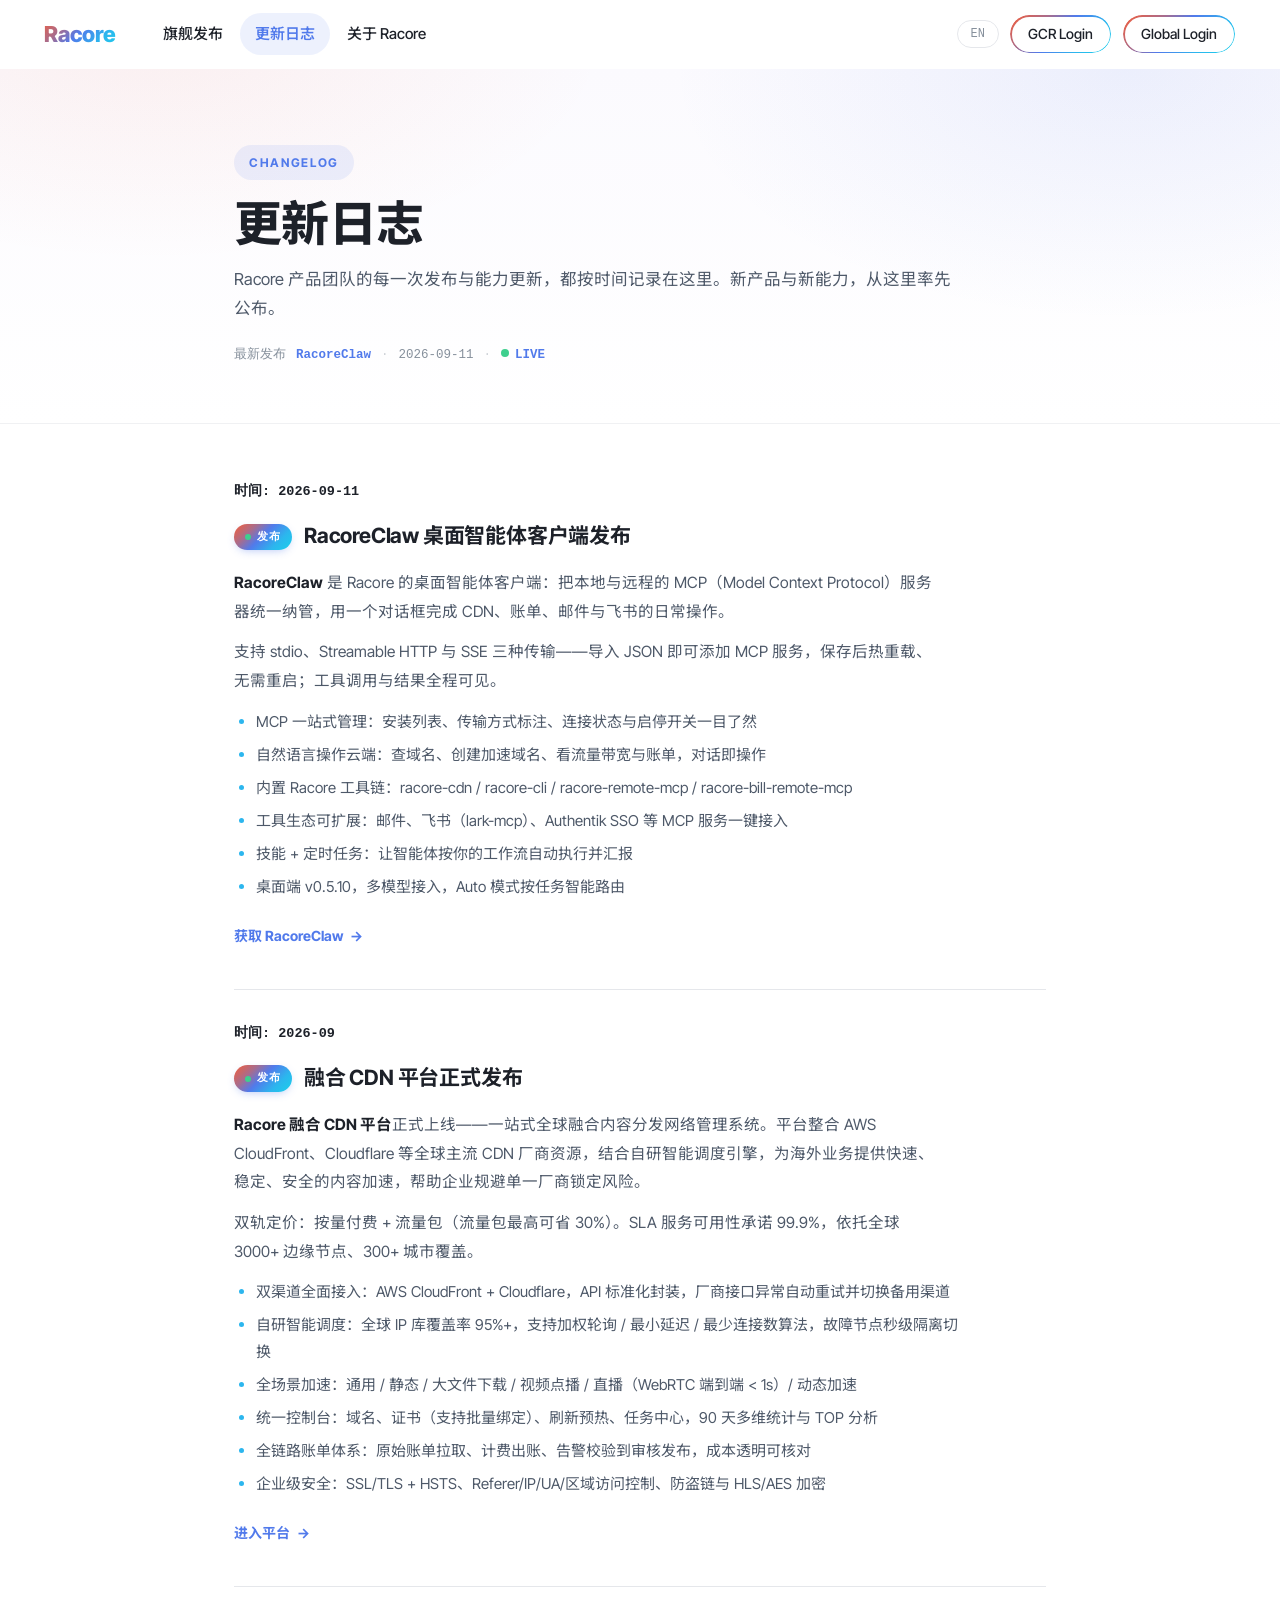
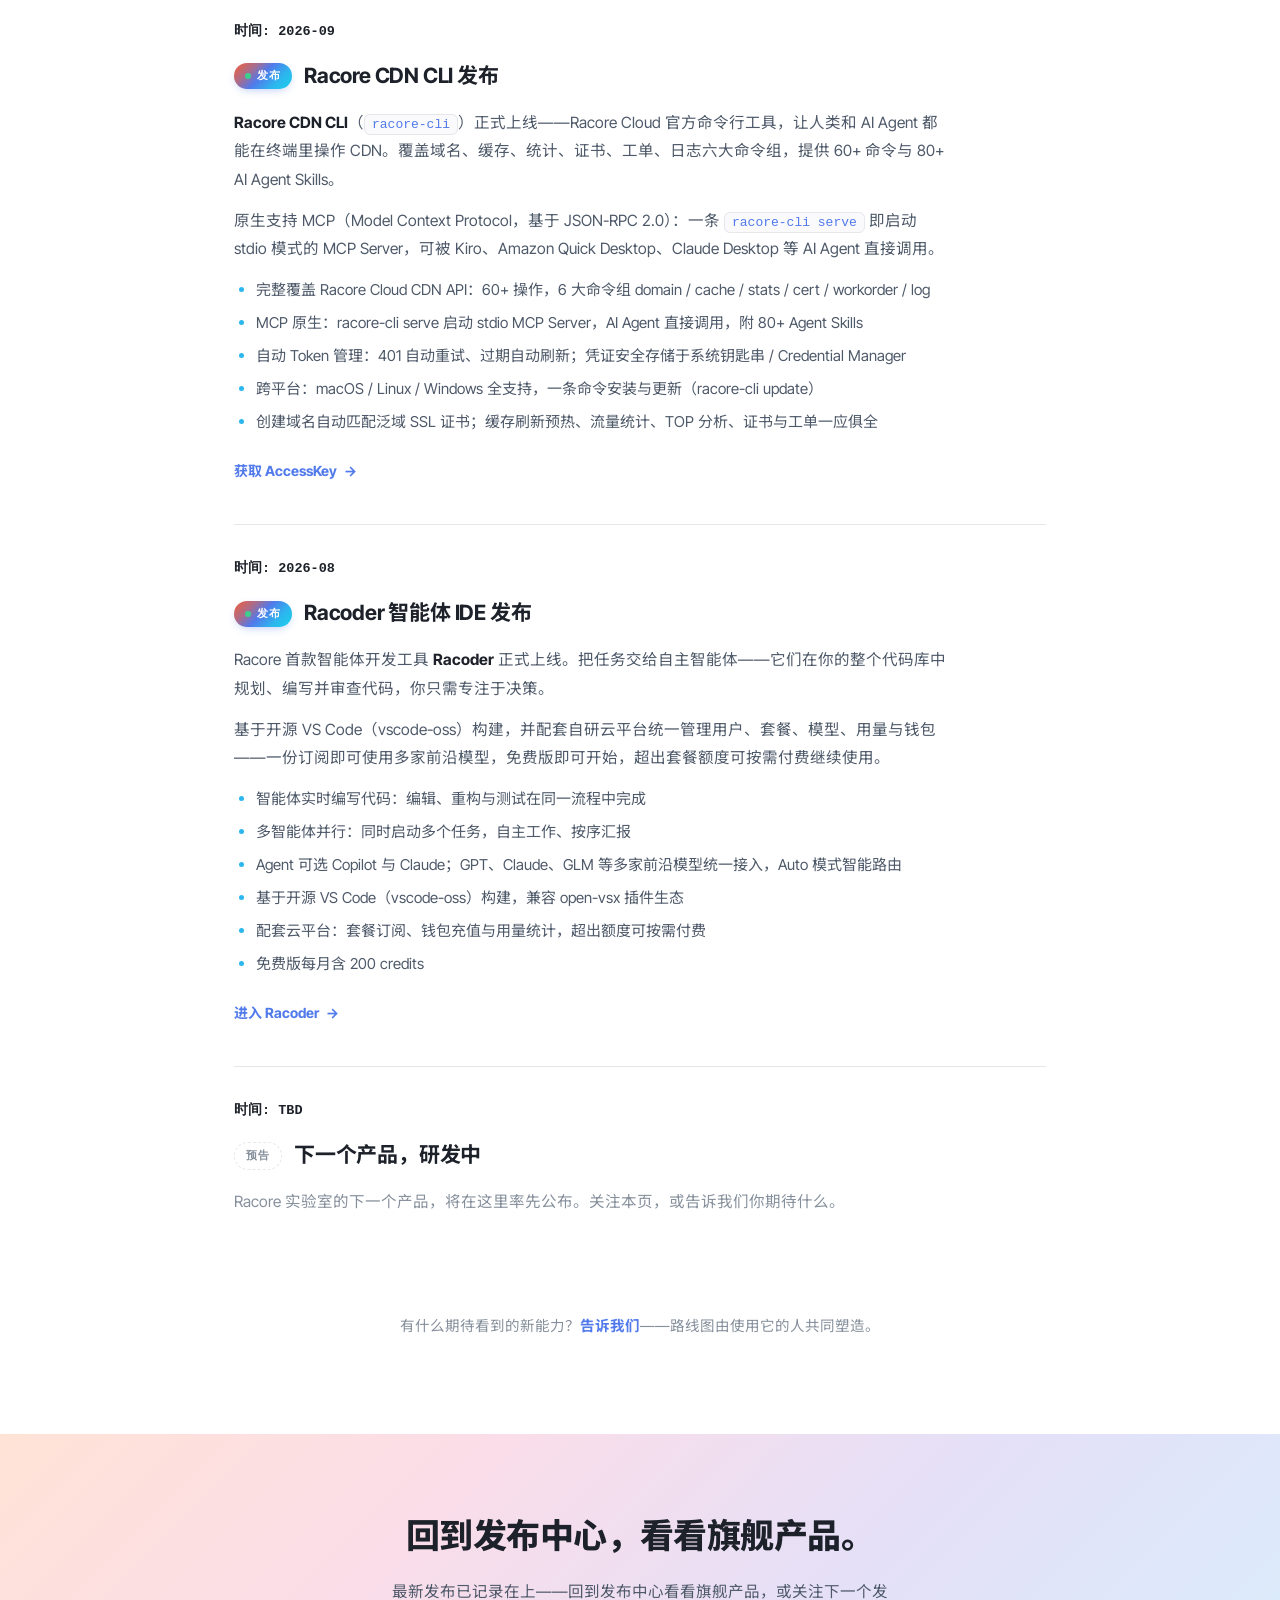
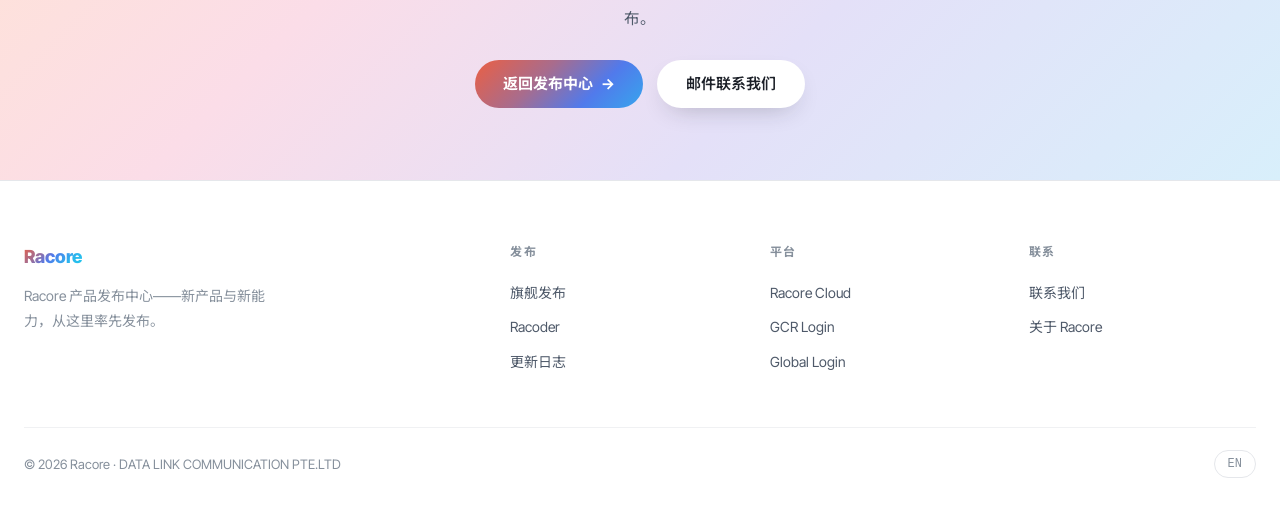
==== changelog.html @ b2a446b5 "Racore 产品发布中心：RacoreClaw / 融合 CDN 平台 / Racore CDN CLI / Racoder + 更新日志" ====
<!DOCTYPE html>
<html lang="zh-CN">
<head>
<meta charset="UTF-8">
<meta name="viewport" content="width=device-width, initial-scale=1.0">
<title>Racore — 更新日志 | Changelog</title>
<meta name="description" content="Racore 更新日志——每一次产品发布与能力更新，按时间记录在这里。">
<link rel="icon" type="image/svg+xml" href="[data-uri]">
<link rel="preconnect" href="https://fonts.googleapis.com">
<link rel="preconnect" href="https://fonts.gstatic.com" crossorigin>
<link href="https://fonts.googleapis.com/css2?family=Inter+Tight:wght@300;400;500;600;700;800;900&family=Noto+Sans+SC:wght@400;500;700;900&display=swap" rel="stylesheet">
<style>
/* ============================================================
   RACORE CHANGELOG — tokens shared with index.html (Racore_W aligned)
   ============================================================ */
:root{
  --page-bg:#FFFFFF;
  --bg-soft:#FAF9FC;
  --ink:#1D2129;
  --ink-2:#4E5969;
  --ink-3:#86909C;
  --line:#E5E7EB;
  --line-2:#F0F1F3;
  --brand:#517AEB;
  --brand-ghost:rgba(81,122,235,.10);
  --live:#3ECF8E;
  --g1:#F75D36; --g2:#A86C8D; --g3:#517AEB; --g4:#2CB6EE; --g5:#1BD0EA;
  --racore-grad:linear-gradient(135deg,#F75D36 0%,#A86C8D 28%,#517AEB 48%,#2CB6EE 74%,#1BD0EA 100%);
  --radius:14px;
  --radius-lg:20px;
  --sans:"Inter Tight","Noto Sans SC",system-ui,-apple-system,"Segoe UI","PingFang SC",sans-serif;
  --mono:"SF Mono","Monaco","Menlo","Consolas",ui-monospace,monospace;
}
*{margin:0;padding:0;box-sizing:border-box}
html{scroll-behavior:smooth}
body{
  font-family:var(--sans);
  background:var(--page-bg);
  color:var(--ink-2);
  -webkit-font-smoothing:antialiased;
  line-height:1.75;
  overflow-x:hidden;
}
::selection{background:rgba(81,122,235,.22);color:var(--ink)}
a{color:inherit;text-decoration:none}
:focus-visible{outline:2px solid var(--brand);outline-offset:2px;border-radius:4px}
.mono{font-family:var(--mono)}

/* ---------- top bar (same as index.html) ---------- */
.bar{
  position:sticky;top:0;z-index:50;
  background:rgba(255,255,255,.82);
  backdrop-filter:saturate(1.4) blur(12px);
  border-bottom:1px solid transparent;
  transition:border-color .3s ease,box-shadow .3s ease;
}
.bar.scrolled{border-bottom:1px solid var(--line);box-shadow:0 6px 24px -12px rgba(29,33,41,.14)}
.bar-in{max-width:1240px;margin:0 auto;height:68px;display:flex;align-items:center;gap:24px;padding:0 24px}
.brand{display:flex;align-items:center;gap:10px;font-weight:800;font-size:22px;letter-spacing:-.01em;color:var(--ink)}
.brand span{
  background:var(--racore-grad);
  -webkit-background-clip:text;background-clip:text;
  -webkit-text-fill-color:transparent;color:transparent;
}
.nav{display:flex;gap:2px;margin-left:8px}
.nav a{padding:8px 15px;border-radius:999px;font-size:15px;font-weight:500;color:var(--ink);transition:background .15s,color .15s}
.nav a:hover{background:var(--brand-ghost);color:var(--brand)}
.nav a.on{background:var(--brand-ghost);color:var(--brand);font-weight:600}
.bar-right{margin-left:auto;display:flex;align-items:center;gap:10px}

/* ---------- buttons (same as index.html) ---------- */
.btn{
  display:inline-flex;align-items:center;gap:8px;
  font-size:14px;font-weight:600;border-radius:999px;padding:0 24px;
  border:1.5px solid transparent;cursor:pointer;transition:all .18s;white-space:nowrap;
  height:44px;line-height:1;box-sizing:border-box;
}
.btn .arrow{transition:transform .15s}
.btn:hover .arrow{transform:translateX(3px)}
.btn-grad{
  position:relative;color:#fff;border:none;font-weight:700;
  background:var(--racore-grad);background-size:160% 160%;background-position:0% 50%;
  isolation:isolate;
  transition:background-position .5s ease,transform .2s ease,box-shadow .28s ease;
}
.btn-grad:hover{transform:translateY(-1px);background-position:100% 50%;box-shadow:0 12px 28px -8px rgba(81,122,235,.45)}
.btn-grad span{color:#fff;position:relative;z-index:1}
.btn-ghost{position:relative;background:transparent;color:var(--ink);border:1.5px solid transparent;height:40px;padding:0 18px;font-weight:500}
.btn-ghost::before{
  content:"";position:absolute;inset:0;border-radius:inherit;padding:1.5px;
  background:var(--racore-grad);
  -webkit-mask:linear-gradient(#000 0 0) content-box,linear-gradient(#000 0 0);
  -webkit-mask-composite:xor;mask-composite:exclude;
  pointer-events:none;
}
.btn-ghost:hover{transform:translateY(-1px);box-shadow:0 8px 20px -8px rgba(81,122,235,.35)}
.btn-ghost:hover span{
  background:var(--racore-grad);
  -webkit-background-clip:text;background-clip:text;
  -webkit-text-fill-color:transparent;color:transparent;
}
.btn-line{border:1.5px solid var(--line);background:#fff;color:var(--ink)}
.btn-line:hover{border-color:var(--brand);color:var(--brand)}
.lang{
  font-family:var(--mono);font-size:12px;color:var(--ink-3);
  border:1px solid var(--line);border-radius:999px;padding:6px 13px;background:transparent;cursor:pointer;
  transition:color .15s,border-color .15s;
}
.lang:hover{color:var(--brand);border-color:var(--brand)}

/* ---------- page head ---------- */
.page-head{
  position:relative;overflow:hidden;
  border-bottom:1px solid var(--line-2);
  background:
    radial-gradient(760px 380px at 12% -10%, rgba(247,93,54,.07), transparent 60%),
    radial-gradient(760px 420px at 88% 0%, rgba(81,122,235,.09), transparent 60%),
    linear-gradient(180deg,#FBFAFE 0%,var(--page-bg) 100%);
}
.page-head-in{max-width:860px;margin:0 auto;padding:76px 24px 56px}
.kicker{
  display:inline-block;font-size:12px;font-weight:700;letter-spacing:.14em;
  text-transform:uppercase;margin-bottom:16px;color:var(--brand);
  background:var(--brand-ghost);padding:7px 15px;border-radius:999px;
}
h1.title{font-size:clamp(32px,4.2vw,48px);font-weight:800;line-height:1.15;letter-spacing:-.015em;color:var(--ink)}
.page-sub{margin-top:14px;font-size:16.5px;color:var(--ink-2);max-width:44em}
.page-meta{
  margin-top:22px;display:flex;align-items:center;gap:10px;flex-wrap:wrap;
  font-family:var(--mono);font-size:12.5px;color:var(--ink-3);
}
.page-meta .sep{opacity:.4}
.page-meta b{color:var(--brand);font-weight:600}

/* ---------- changelog list (DeepSeek-style doc entries) ---------- */
.log-in{max-width:860px;margin:0 auto;padding:24px 24px 96px}
.log-entry{padding:8px 0 40px;border-bottom:1px solid var(--line);position:relative}
.log-entry:last-of-type{border-bottom:none}
.log-date{
  display:flex;align-items:center;gap:8px;
  font-family:var(--mono);font-size:13.5px;font-weight:600;color:var(--ink);
  margin:24px 0 14px;
}
.log-date .anchor{
  font-family:var(--mono);color:var(--ink-3);font-weight:400;font-size:14px;
  opacity:0;transition:opacity .15s,color .15s;
}
.log-entry:hover .anchor,.log-date .anchor:focus-visible{opacity:1}
.log-date .anchor:hover{color:var(--brand)}
.log-title{
  display:flex;align-items:center;gap:12px;flex-wrap:wrap;
  font-size:21px;font-weight:700;color:var(--ink);letter-spacing:-.01em;
  margin-bottom:14px;
}
.log-pill{
  font-family:var(--mono);font-size:10.5px;font-weight:700;letter-spacing:.1em;
  border-radius:999px;padding:4px 11px;flex:none;
}
.log-pill.launch{background:var(--racore-grad);color:#fff;display:inline-flex;align-items:center;gap:6px;box-shadow:0 3px 10px -3px rgba(81,122,235,.45)}
.log-pill.launch .status-dot{margin:0;width:6px;height:6px}
.log-pill.update{background:var(--brand-ghost);color:var(--brand)}
.log-pill.soon{background:transparent;border:1px dashed var(--line);color:var(--ink-3);letter-spacing:.1em}
.status-dot{
  display:inline-block;width:8px;height:8px;border-radius:50%;background:var(--live);
  vertical-align:1px;margin-right:6px;animation:statusPulse 1.8s ease-out infinite;
}
@keyframes statusPulse{
  0%{box-shadow:0 0 0 0 rgba(62,207,142,.45)}
  70%{box-shadow:0 0 0 8px rgba(62,207,142,0)}
  100%{box-shadow:0 0 0 0 rgba(62,207,142,0)}
}
.log-body p{font-size:15.5px;color:var(--ink-2);line-height:1.85;margin-bottom:12px;max-width:46em}
.log-body ul{margin:6px 0 14px;padding-left:22px;max-width:46em}
.log-body li{font-size:15px;color:var(--ink-2);line-height:1.8;margin-bottom:6px}
.log-body li::marker{color:var(--g4)}
.log-body code{
  font-family:var(--mono);font-size:13px;background:var(--bg-soft);border:1px solid var(--line);
  border-radius:6px;padding:2px 7px;color:var(--brand);
}
.log-body strong{color:var(--ink);font-weight:700}
.log-link{
  display:inline-flex;align-items:center;gap:7px;
  font-size:14px;font-weight:700;color:var(--brand);margin-top:10px;
}
.log-link .arrow{transition:transform .15s}
.log-link:hover .arrow{transform:translateX(4px)}
.log-entry.soon .log-body p{color:var(--ink-3)}
.log-more{margin-top:44px;text-align:center;font-size:14.5px;color:var(--ink-3)}
.log-more b{color:var(--brand);font-weight:700}
.log-more a:hover b{text-decoration:underline}

/* ---------- bottom CTA strip ---------- */
.cta-strip{
  background:linear-gradient(135deg,#FFE3D6 0%,#FBDDE8 30%,#E4E0F8 62%,#D8EFFB 100%);
  text-align:center;padding:72px 24px;
}
.cta-strip h2{font-size:clamp(24px,3vw,34px);font-weight:800;letter-spacing:-.015em;color:var(--ink)}
.cta-strip p{margin:12px auto 0;max-width:32em;color:var(--ink-2);font-size:15.5px}
.cta-row{display:flex;gap:14px;justify-content:center;margin-top:28px;flex-wrap:wrap}
.cta-row .btn{height:48px;padding:0 28px;font-size:15px}
.btn-white{background:#fff;border:1.5px solid rgba(255,255,255,.9);color:var(--ink);font-weight:600;box-shadow:0 10px 26px -12px rgba(29,33,41,.3)}
.btn-white:hover{transform:translateY(-1px);border-color:#fff;box-shadow:0 14px 30px -12px rgba(29,33,41,.35)}

/* ---------- footer (same as index.html) ---------- */
footer{background:var(--page-bg);border-top:1px solid var(--line);padding:60px 24px 36px;color:var(--ink-2)}
.foot-in{max-width:1240px;margin:0 auto}
.foot-grid{display:grid;grid-template-columns:2fr 1fr 1fr 1fr;gap:32px}
.foot-brand{display:flex;align-items:center;gap:10px;color:var(--ink);font-weight:800;font-size:18px}
.foot-brand span{
  background:var(--racore-grad);-webkit-background-clip:text;background-clip:text;
  -webkit-text-fill-color:transparent;
}
.foot-tag{margin-top:12px;font-size:14px;max-width:32ch;line-height:1.75;color:var(--ink-3)}
.foot-col h5{font-size:12px;letter-spacing:.12em;text-transform:uppercase;color:var(--ink-3);margin-bottom:14px;font-weight:700}
.foot-col a{display:block;font-size:14px;padding:5px 0;color:var(--ink-2);transition:color .15s}
.foot-col a:hover{color:var(--brand)}
.foot-bottom{
  margin-top:48px;padding-top:22px;border-top:1px solid var(--line-2);
  display:flex;justify-content:space-between;align-items:center;gap:16px;flex-wrap:wrap;
  font-size:13px;color:var(--ink-3);
}

/* ---------- responsive ---------- */
@media (max-width:720px){
  .nav{display:none}
  .bar-in{gap:10px;flex-wrap:wrap;height:auto;padding:12px 16px}
  .bar-right{margin-left:auto;flex-wrap:wrap;gap:8px}
  .page-head-in{padding:56px 18px 40px}
  .log-in{padding:16px 18px 72px}
  .log-title{font-size:18px}
  .cta-strip{padding:56px 18px}
  .foot-grid{grid-template-columns:1fr 1fr}
}
@media (prefers-reduced-motion:reduce){
  html{scroll-behavior:auto}
  .status-dot{animation:none}
  *{transition:none!important;animation:none!important}
}
</style>
</head>
<body>

<!-- ============ TOP BAR ============ -->
<header class="bar" id="top">
  <div class="bar-in">
    <a class="brand" href="index.html" aria-label="Racore home">
      <span>Racore</span>
    </a>
    <nav class="nav" aria-label="Primary">
      <a href="index.html" data-i18n="nav.featured">旗舰发布</a>
      <a href="#log" class="on" data-i18n="nav.changelog">更新日志</a>
      <a href="index.html#about" data-i18n="nav.about">关于 Racore</a>
    </nav>
    <div class="bar-right">
      <button class="lang" id="langToggle" aria-label="Switch language">EN</button>
      <a class="btn btn-ghost" href="https://login.iverycloud.com/"><span>GCR Login</span></a>
      <a class="btn btn-ghost" href="https://login.racorecloud.com/"><span>Global Login</span></a>
    </div>
  </div>
</header>

<!-- ============ PAGE HEAD ============ -->
<section class="page-head" id="log">
  <div class="page-head-in">
    <div class="kicker" data-i18n="log.kicker">Changelog</div>
    <h1 class="title" data-i18n="log.title">更新日志</h1>
    <p class="page-sub" data-i18n="log.sub">Racore 产品团队的每一次发布与能力更新，都按时间记录在这里。新产品与新能力，从这里率先公布。</p>
    <div class="page-meta">
      <span data-i18n="log.latest">最新发布</span><b id="metaLatest">Racoder</b>
      <span class="sep">·</span><span class="mono" id="metaDate">2026-08</span>
      <span class="sep">·</span><span id="metaStatus"><span class="status-dot"></span><b>LIVE</b></span>
    </div>
  </div>
</section>

<!-- ============ CHANGELOG LIST ============ -->
<main class="log-in">
  <div id="logList"><!-- rendered by JS from UPDATES (data.js) --></div>
  <div class="log-more" data-i18n-html="log.hint">有什么期待看到的新能力？<a href="mailto:keren.zhang@verycloud.cn"><b>告诉我们</b></a>——路线图由使用它的人共同塑造。</div>
</main>

<!-- ============ CTA STRIP ============ -->
<section class="cta-strip">
  <h2 data-i18n="cta.h">回到发布中心，看看旗舰产品。</h2>
  <p data-i18n="cta.p">最新发布已记录在上——回到发布中心看看旗舰产品，或关注下一个发布。</p>
  <div class="cta-row">
    <a class="btn btn-grad" href="index.html#featured"><span data-i18n="cta.b1">返回发布中心</span><span class="arrow">→</span></a>
    <a class="btn btn-white" href="mailto:keren.zhang@verycloud.cn" data-i18n="cta.b2">邮件联系我们</a>
  </div>
</section>

<!-- ============ FOOTER ============ -->
<footer>
  <div class="foot-in">
    <div class="foot-grid">
      <div>
        <div class="foot-brand"><span>Racore</span></div>
        <p class="foot-tag" data-i18n="ft.tag">Racore 产品发布中心——新产品与新能力，从这里率先发布。</p>
      </div>
      <div class="foot-col">
        <h5 data-i18n="ft.c1">发布</h5>
        <a href="index.html#featured" data-i18n="nav.featured">旗舰发布</a>
        <a href="https://racoder.verycloud.cn/profile">Racoder</a>
        <a href="#log" data-i18n="nav.changelog">更新日志</a>
      </div>
      <div class="foot-col">
        <h5 data-i18n="ft.c2">平台</h5>
        <a href="https://www.racorecloud.com/">Racore Cloud</a>
        <a href="https://login.iverycloud.com/">GCR Login</a>
        <a href="https://login.racorecloud.com/">Global Login</a>
      </div>
      <div class="foot-col">
        <h5 data-i18n="ft.c3">联系</h5>
        <a href="mailto:keren.zhang@verycloud.cn" data-i18n="ft.contact">联系我们</a>
        <a href="index.html#about" data-i18n="nav.about">关于 Racore</a>
      </div>
    </div>
    <div class="foot-bottom">
      <span>© 2026 Racore · DATA LINK COMMUNICATION PTE.LTD</span>
      <button class="lang" id="langToggle2" aria-label="Switch language">EN</button>
    </div>
  </div>
</footer>

<script src="data.js"></script>
<script>
/* ============================================================
   I18N — 默认中文，右上角切换 EN（与 index.html 共用 localStorage key）
   ============================================================ */
const I18N = {
  zh: {
    "nav.featured":"旗舰发布","nav.changelog":"更新日志","nav.about":"关于 Racore",
    "log.kicker":"Changelog",
    "log.title":"更新日志",
    "log.sub":"Racore 产品团队的每一次发布与能力更新，都按时间记录在这里。新产品与新能力，从这里率先公布。",
    "log.latest":"最新发布",
    "log.datePrefix":"时间: ",
    "log.type.LAUNCH":"发布","log.type.UPDATE":"更新","log.type.SOON":"预告",
    "log.hint":'有什么期待看到的新能力？<a href="mailto:keren.zhang@verycloud.cn"><b>告诉我们</b></a>——路线图由使用它的人共同塑造。',
    "cta.h":"回到发布中心，看看旗舰产品。",
    "cta.p":"最新发布已记录在上——回到发布中心看看旗舰产品，或关注下一个发布。",
    "cta.b1":"返回发布中心","cta.b2":"邮件联系我们",
    "ft.tag":"Racore 产品发布中心——新产品与新能力，从这里率先发布。",
    "ft.c1":"发布","ft.c2":"平台","ft.c3":"联系","ft.contact":"联系我们"
  },
  en: {
    "nav.featured":"Featured","nav.changelog":"Changelog","nav.about":"About",
    "log.kicker":"Changelog",
    "log.title":"Changelog",
    "log.sub":"Every launch and capability update from the Racore product team, recorded in time order. New products are announced here first.",
    "log.latest":"Latest release",
    "log.datePrefix":"Date: ",
    "log.type.LAUNCH":"LAUNCH","log.type.UPDATE":"UPDATE","log.type.SOON":"SOON",
    "log.hint":'Have something you\'d like to see next? <a href="mailto:keren.zhang@verycloud.cn"><b>Tell us</b></a> — the roadmap is shaped by the people who use it.',
    "cta.h":"Back to the launch hub — see what's live.",
    "cta.p":"Every launch is logged here the moment it ships — head back to the hub, or follow for the next one.",
    "cta.b1":"Back to launch hub","cta.b2":"Email the team",
    "ft.tag":"Racore's product launch hub — new products and capabilities, announced here first.",
    "ft.c1":"Launches","ft.c2":"Platform","ft.c3":"Contact","ft.contact":"Contact us"
  }
};

let lang = "zh";
try { lang = localStorage.getItem("racore-lang") || "zh"; } catch(e){}
const dict = () => I18N[lang] || I18N.zh;
const esc = s => String(s).replace(/&/g,"&amp;").replace(/</g,"&lt;").replace(/>/g,"&gt;").replace(/"/g,"&quot;");

/* ---------- render changelog entries (DeepSeek-style) ---------- */
function renderLog(){
  const d = dict();
  const list = document.getElementById("logList");
  const seenIds = {};
  list.innerHTML = UPDATES.map(u => {
    const title = u.title[lang] || u.title.en || u.title.zh;
    const typeLabel = d["log.type." + u.type] || u.type;
    const pillCls = u.type.toLowerCase();
    const pill = u.type === "LAUNCH"
      ? '<span class="log-pill launch"><span class="status-dot"></span>' + esc(typeLabel) + '</span>'
      : '<span class="log-pill ' + pillCls + '">' + esc(typeLabel) + '</span>';
    const paras = (u.body && (u.body[lang] || u.body.en || u.body.zh) || [])
      .map(p => "<p>" + p + "</p>").join("");
    const bullets = (u.bullets && (u.bullets[lang] || u.bullets.en || u.bullets.zh))
      ? "<ul>" + (u.bullets[lang] || u.bullets.en || u.bullets.zh).map(b => "<li>" + b + "</li>").join("") + "</ul>"
      : "";
    let link = "";
    if (u.link && u.link.href){
      const label = u.link[lang] || u.link.en || u.link.zh;
      link = '<a class="log-link" href="' + u.link.href + '"><span>' + esc(label) + '</span><span class="arrow">→</span></a>';
    }
    let anchorId = "u-" + u.date.replace(/[^0-9A-Za-z-]/g,"");
    if (seenIds[anchorId]){ seenIds[anchorId]++; anchorId += "-" + seenIds[anchorId]; }
    else { seenIds[anchorId] = 1; }
    return '<article class="log-entry' + (u.type === "SOON" ? " soon" : "") + '" id="' + anchorId + '">' +
      '<h2 class="log-date"><span>' + esc(d["log.datePrefix"]) + '<span class="mono">' + esc(u.date) + '</span></span>' +
      '<a class="anchor" href="#' + anchorId + '" aria-label="link to this entry">#</a></h2>' +
      '<h3 class="log-title">' + pill + "<span>" + title + "</span></h3>" +
      '<div class="log-body">' + paras + bullets + link + '</div>' +
    '</article>';
  }).join("");
}

/* ---------- page meta from latest release ---------- */
function renderMeta(){
  const rel = latestRelease();
  document.getElementById("metaLatest").textContent = rel.product;
  document.getElementById("metaDate").textContent = rel.date;
  document.querySelector("#metaStatus b").textContent = rel.type === "SOON" ? "SOON" : "LIVE";
  document.title = (lang === "zh")
    ? "Racore — 更新日志 | Changelog"
    : "Racore — Changelog | 更新日志";
}

/* ---------- language switching ---------- */
function setLang(l){
  lang = l;
  document.documentElement.lang = (l === "zh") ? "zh-CN" : "en";
  const d = dict();
  document.querySelectorAll("[data-i18n]").forEach(el => {
    const k = el.getAttribute("data-i18n");
    if (d[k] != null) el.textContent = d[k];
  });
  document.querySelectorAll("[data-i18n-html]").forEach(el => {
    const k = el.getAttribute("data-i18n-html");
    if (d[k] != null) el.innerHTML = d[k];
  });
  renderLog();
  renderMeta();
  const label = (l === "zh") ? "EN" : "中文";
  document.getElementById("langToggle").textContent = label;
  document.getElementById("langToggle2").textContent = label;
  try { localStorage.setItem("racore-lang", l); } catch(e){}
}
function toggleLang(){ setLang(lang === "zh" ? "en" : "zh"); }
document.getElementById("langToggle").addEventListener("click", toggleLang);
document.getElementById("langToggle2").addEventListener("click", toggleLang);

/* ---------- navbar shadow on scroll ---------- */
(function(){
  const bar = document.querySelector('.bar');
  if(!bar) return;
  function onScroll(){ bar.classList.toggle('scrolled', window.scrollY > 10); }
  window.addEventListener('scroll', onScroll, {passive:true});
  onScroll();
})();

setLang(lang);
</script>
</body>
</html>
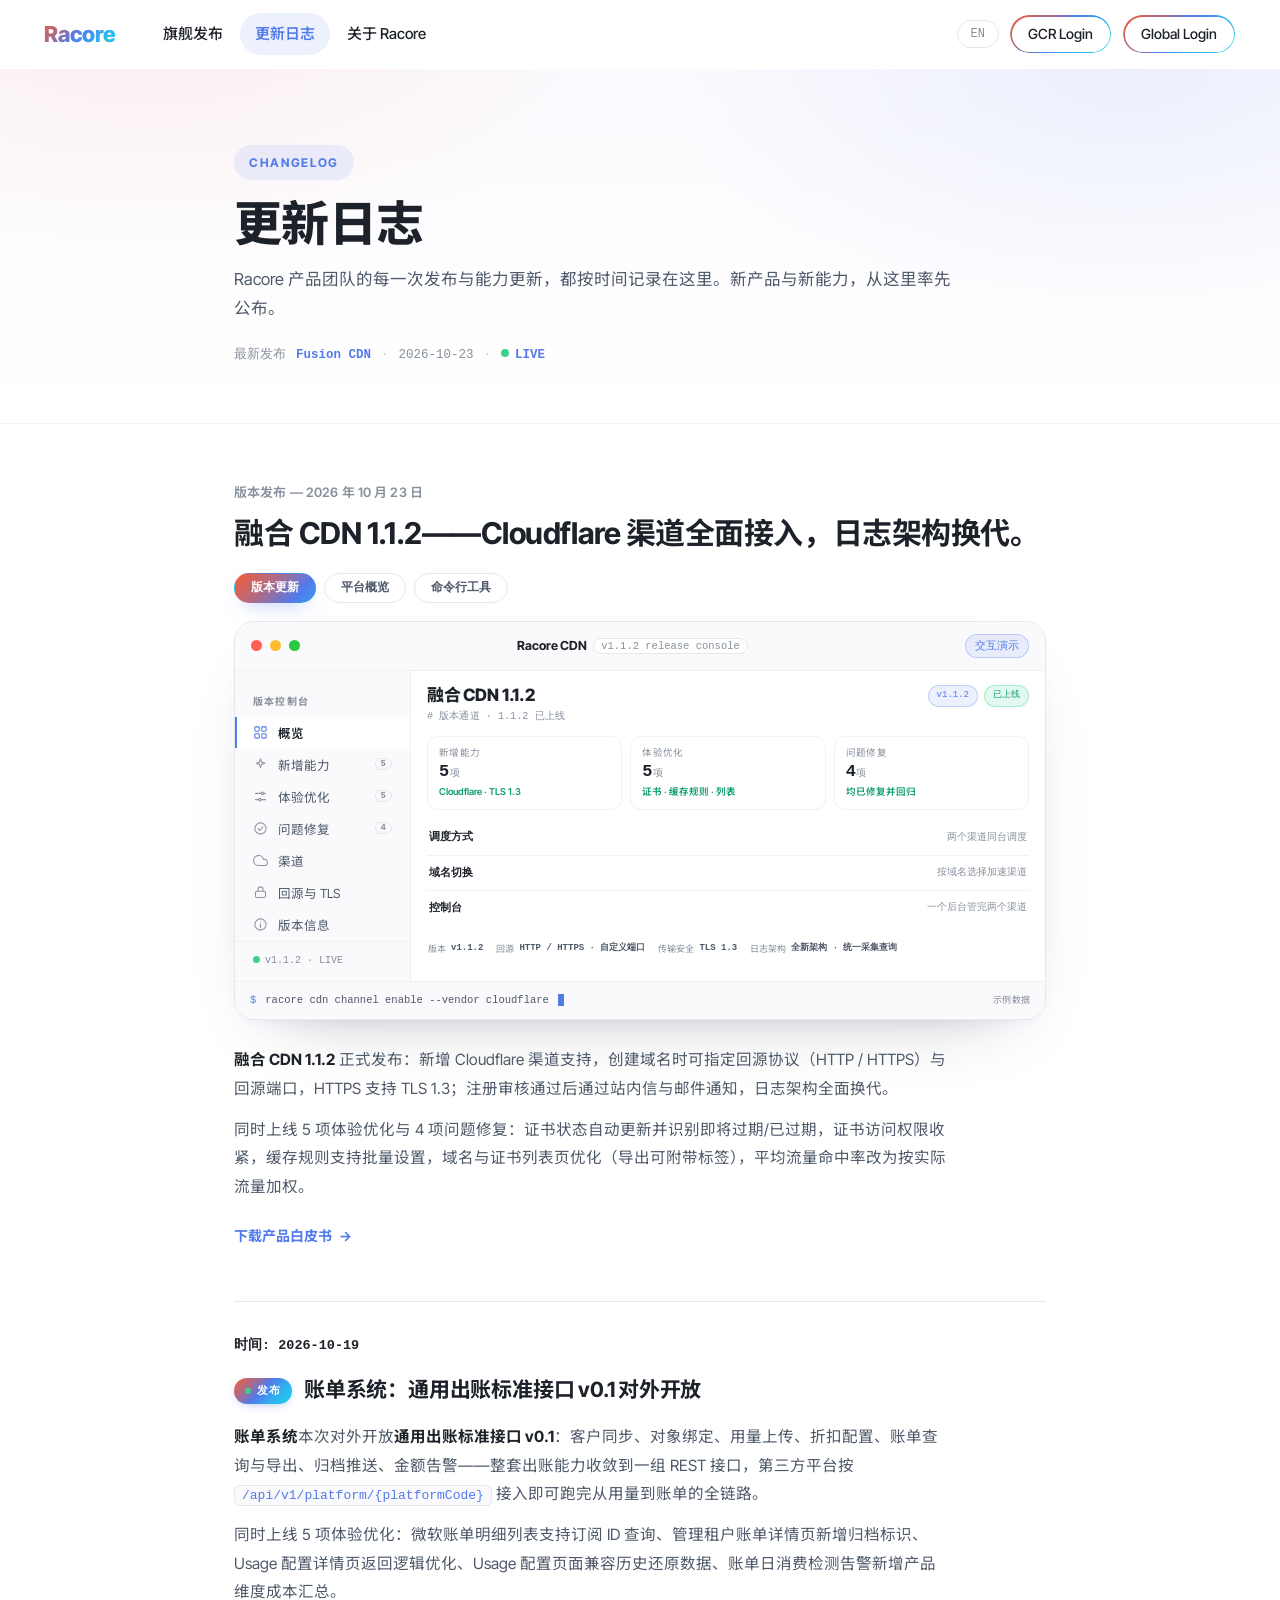
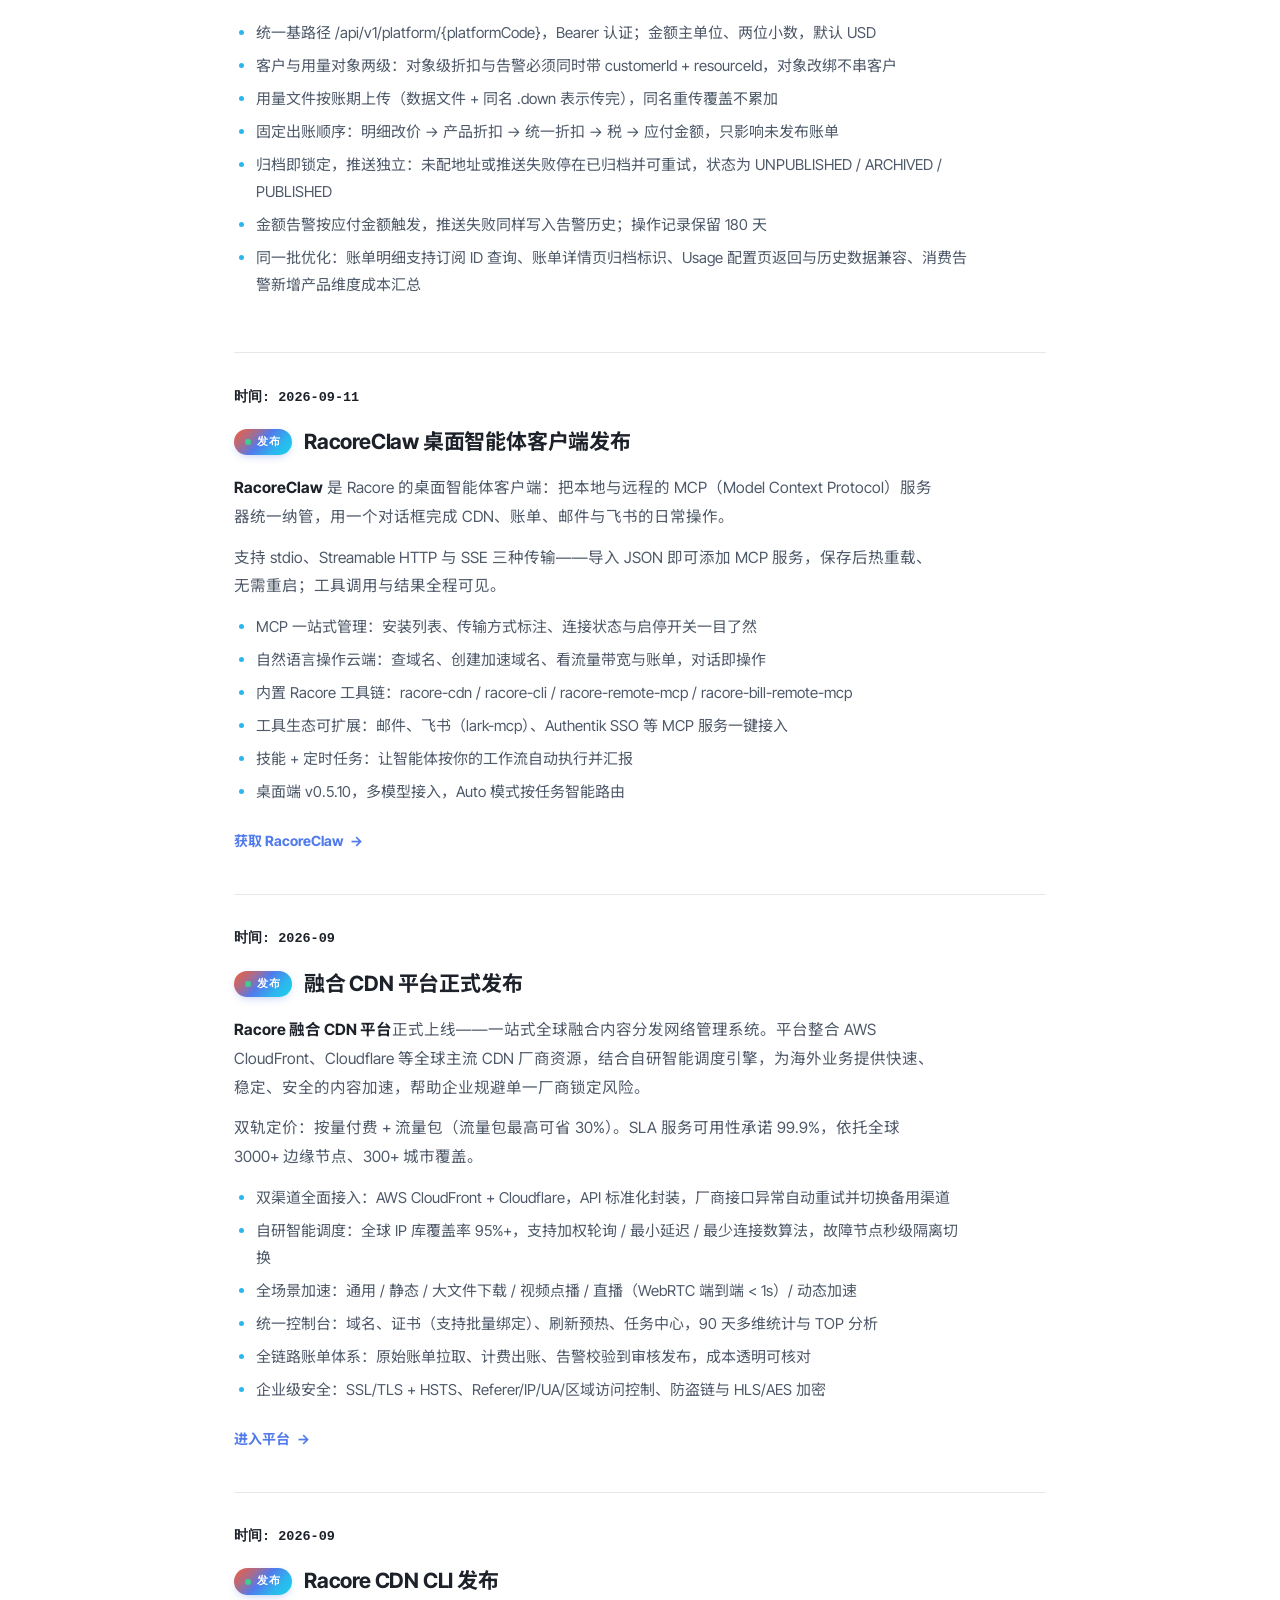
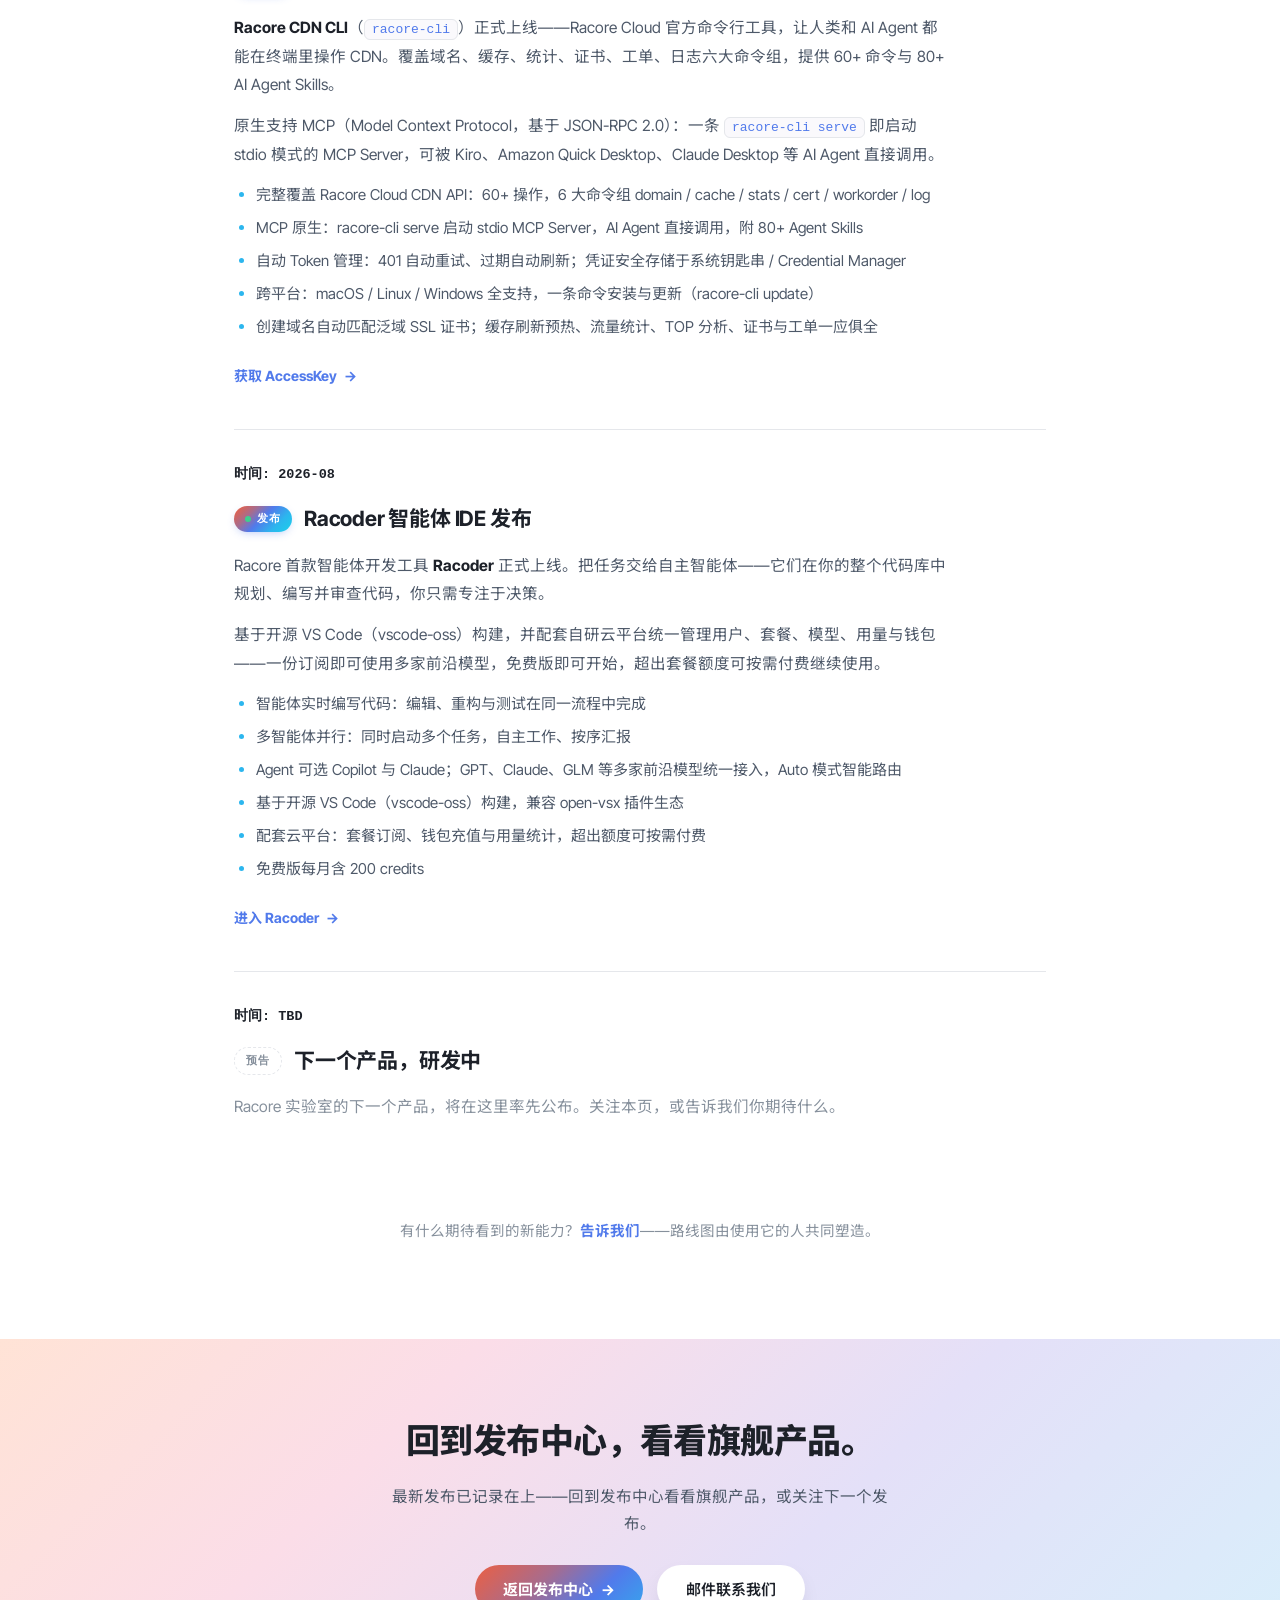
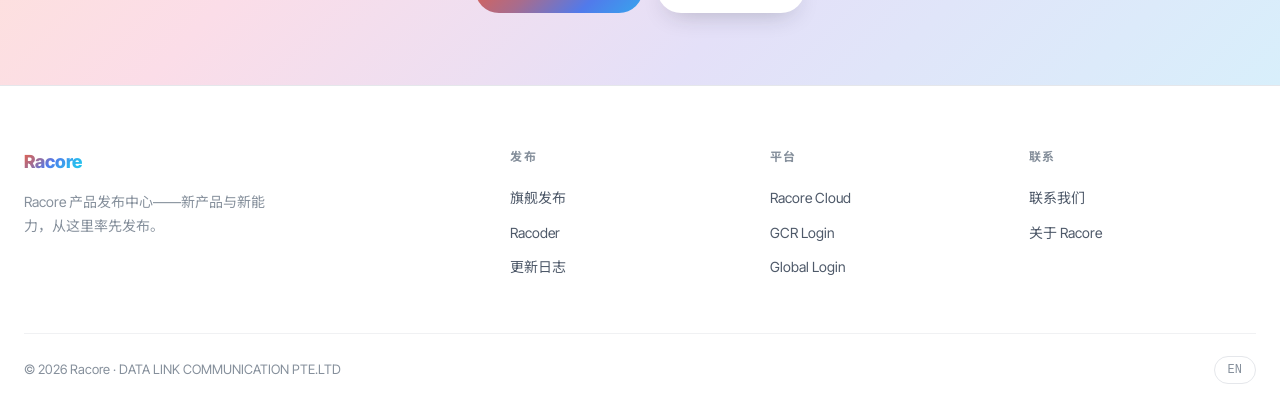
==== commit b66ed938: "refactor: 首页只保留一个 CDN 产品区块，融合 CDN 1.1.2 版本发布窗口移入更新日志 - index.html: 删除 #featured（1.1.2 版本控制台），#fusion" ====
--- a/changelog.html
+++ b/changelog.html
@@ -185,6 +185,131 @@
 .log-link .arrow{transition:transform .15s}
 .log-link:hover .arrow{transform:translateX(4px)}
 .log-entry.soon .log-body p{color:var(--ink-3)}
+
+/* ============================================================
+   RELEASE ENTRY — inline 1.1.2 release console
+   The window chrome (.claw / .cdn-*) is duplicated from index.html on
+   purpose: changelog.html has to stay deployable on its own, so no
+   shared stylesheet is introduced.
+   ============================================================ */
+.log-entry.feat{padding-bottom:52px}
+.log-entry.feat .log-date{
+  font-family:var(--sans);font-size:13px;font-weight:600;color:var(--ink-3);
+  letter-spacing:.01em;margin:24px 0 10px;
+}
+.log-title.lg{display:block;font-size:clamp(22px,2.6vw,30px);line-height:1.28;letter-spacing:-.015em;margin-bottom:0}
+.rel-tabs{display:flex;align-items:center;gap:8px;flex-wrap:wrap;margin:20px 0 18px}
+.rel-tab{
+  font-family:var(--mono);font-size:12px;font-weight:600;line-height:1;
+  border-radius:999px;padding:8px 16px;border:1px solid var(--line);color:var(--ink-2);
+  background:#fff;transition:border-color .15s,color .15s,box-shadow .2s ease;
+}
+a.rel-tab:hover{border-color:var(--brand);color:var(--brand)}
+.rel-tab.on{
+  border-color:transparent;color:#fff;
+  background:var(--racore-grad);background-size:160% 160%;
+  box-shadow:0 8px 20px -10px rgba(81,122,235,.6);
+}
+.rel-win-slot{margin:0 0 26px}
+
+/* --- macOS-style window (same visual family as index.html .claw) --- */
+.dot{width:11px;height:11px;border-radius:50%}
+.dot.r{background:#FF5F57}.dot.y{background:#FEBC2E}.dot.g{background:#28C840}
+.claw{
+  display:flex;flex-direction:column;min-height:0;
+  background:#fff;border:1px solid var(--line);border-radius:var(--radius-lg);overflow:hidden;
+  box-shadow:0 30px 70px -46px rgba(29,33,41,.38),0 10px 26px -18px rgba(81,122,235,.2);
+  font-size:12.5px;color:var(--ink-2);text-align:left;
+}
+.claw-titlebar{display:flex;align-items:center;gap:8px;padding:12px 16px;border-bottom:1px solid var(--line-2);background:var(--bg-soft)}
+.claw-wtitle{margin:0 auto;font-size:12.5px;font-weight:700;color:var(--ink)}
+.claw-wtitle em{font-style:normal;font-family:var(--mono);font-size:10.5px;font-weight:400;color:var(--ink-3);background:#fff;border:1px solid var(--line);border-radius:999px;padding:1px 7px;margin-left:4px;vertical-align:1px}
+.claw-demo{font-family:var(--mono);font-size:10.5px;color:var(--brand);border:1px solid rgba(81,122,235,.3);background:var(--brand-ghost);border-radius:999px;padding:2px 9px;white-space:nowrap;transition:color .15s,border-color .15s}
+.claw-demo:hover{color:#fff;background:var(--brand);border-color:var(--brand)}
+.claw-main{display:grid;grid-template-columns:176px 1fr;flex:1;min-height:0}
+.claw-side{display:flex;flex-direction:column;gap:1px;padding:10px 0;background:var(--bg-soft);border-right:1px solid var(--line-2)}
+.claw-side-h{padding:16px 18px 6px;font-size:10px;font-weight:700;letter-spacing:.12em;text-transform:uppercase;color:var(--ink-3)}
+.claw-navitem{display:flex;align-items:center;gap:10px;width:100%;padding:8px 18px;font-family:inherit;font-size:12.5px;color:var(--ink-2);background:transparent;border:none;cursor:pointer;text-align:left;transition:background .12s,color .12s}
+.claw-navitem svg{width:15px;height:15px;flex:none;opacity:.62}
+.claw-navitem:hover{background:rgba(29,33,41,.045);color:var(--ink)}
+.claw-navitem.on{background:#fff;color:var(--ink);font-weight:600;box-shadow:inset 2px 0 0 var(--brand)}
+.claw-navitem.on svg{opacity:1;color:var(--brand)}
+.claw-gw{margin-top:auto;padding:12px 18px 4px;font-family:var(--mono);font-size:10px;color:var(--ink-3);border-top:1px solid var(--line-2)}
+.claw-gw .sdot{margin-right:5px}
+.sdot{display:inline-block;width:7px;height:7px;border-radius:50%;background:var(--line);flex:none}
+.sdot.ok{background:var(--live)}
+.claw-center{padding:16px 18px;min-width:0}
+.claw-panehead{display:flex;align-items:flex-start;gap:12px;flex-wrap:wrap}
+.claw-panehead h3{margin:0;font-size:19px;font-weight:800;color:var(--ink);letter-spacing:-.01em;line-height:1.25}
+.claw-panehead p{margin:3px 0 0;font-size:12px;color:var(--ink-3)}
+
+/* --- cdndash content: panes, KPIs, lists --- */
+.cdndash{min-height:0}
+.cdndash .claw-center{padding:14px 16px 15px;display:flex;flex-direction:column;gap:11px}
+.cdndash .claw-panehead h3{font-size:17px}
+.cdndash .claw-panehead p{margin-top:2px;font-size:10px;color:var(--ink-3);letter-spacing:.01em}
+.cdnver .claw-navitem{padding:6px 18px}
+.cdnver .claw-side-h{padding:12px 18px 5px}
+.cdnver .claw-gw{padding:10px 18px 2px}
+.cdn-pane[hidden]{display:none}
+.cdn-pane{display:flex;flex-direction:column;gap:10px;min-width:0}
+.cdn-chans{margin-left:auto;display:flex;align-items:center;gap:6px;flex-wrap:wrap}
+.cdn-chip{font-family:var(--mono);font-size:9px;color:var(--brand);background:var(--brand-ghost);border:1px solid rgba(81,122,235,.28);border-radius:999px;padding:2px 8px;white-space:nowrap}
+.cdn-chip.cl{color:#C2620B;background:rgba(246,130,31,.1);border-color:rgba(246,130,31,.32)}
+.cdn-chip.ok{color:#0E9F6E;background:rgba(62,207,142,.14);border-color:rgba(62,207,142,.35)}
+.cdn-kpis{display:grid;grid-template-columns:repeat(3,minmax(0,1fr));gap:8px}
+.cdn-kpi{border:1px solid var(--line-2);border-radius:11px;padding:8px 11px 9px;background:#fff;transition:border-color .15s,box-shadow .15s}
+.cdn-kpi:hover{border-color:rgba(81,122,235,.35);box-shadow:0 6px 18px -10px rgba(81,122,235,.5)}
+.cdn-kpi .k{font-size:9.5px;letter-spacing:.03em;color:var(--ink-3)}
+.cdn-kpi .v{font-family:var(--mono);font-size:17px;font-weight:700;letter-spacing:-.03em;line-height:1.3;color:var(--ink)}
+.cdn-kpi .v i{font-style:normal;font-size:10px;font-weight:500;color:var(--ink-3);margin-left:1px}
+.cdn-kpi .d{font-size:9.5px;font-weight:600}
+.cdn-kpi .d.up{color:#0E9F6E}
+.cdn-specs{display:flex;align-items:center;gap:13px;flex-wrap:wrap;padding:0 1px;font-size:9px;color:var(--ink-3);margin-top:auto;padding-top:6px}
+.cdn-specs>span{display:inline-flex;align-items:center;gap:5px}
+.cdn-specs i{font-style:normal}
+.cdn-specs b{font-family:var(--mono);font-size:9px;font-weight:600;color:var(--ink-2)}
+.cdn-rows{display:flex;flex-direction:column}
+.cdn-row{display:flex;align-items:center;gap:10px;padding:8px 2px;border-bottom:1px solid var(--line-2);font-size:11px}
+.cdn-row:last-child{border-bottom:none}
+.cdn-row b{font-family:var(--mono);font-size:10.5px;font-weight:600;color:var(--ink)}
+.cdn-row .m{margin-left:auto;font-family:var(--mono);font-size:10px;color:var(--ink-3)}
+.cdn-list{display:flex;flex-direction:column}
+.cdn-row-t{display:flex;gap:7px;align-items:flex-start;padding:6px 2px;border-bottom:1px solid var(--line-2);font-size:10.5px;line-height:1.55;color:var(--ink-2)}
+.cdn-row-t:last-child{border-bottom:none}
+.cdn-row-t .tg{flex:none;margin-top:1px;font-size:8.5px;font-weight:700;border-radius:4px;padding:1px 5px;white-space:nowrap}
+.cdn-row-t .tg-new{color:var(--brand);background:var(--brand-ghost)}
+.cdn-row-t .tg-opt{color:#7C6AE8;background:rgba(124,106,232,.13)}
+.cdn-row-t .tg-fix{color:#E8618C;background:rgba(232,97,140,.13)}
+.cdn-row-t .tx{min-width:0}
+.navcnt{display:none;margin-left:auto;font-family:var(--mono);font-size:9px;font-weight:600;color:var(--ink-3);background:var(--bg-soft);border:1px solid var(--line);border-radius:999px;padding:0 5px}
+.navcnt:not(:empty){display:inline-block}
+.claw-navitem.on .navcnt{color:var(--brand);border-color:rgba(81,122,235,.3);background:var(--brand-ghost)}
+.cdn-chan2{display:grid;grid-template-columns:repeat(2,minmax(0,1fr));gap:8px}
+.cdn-chan-card{border:1px solid var(--line-2);border-radius:11px;padding:8px 10px 9px;background:#fff;transition:border-color .2s,box-shadow .2s}
+.cdn-chan-card .top{display:flex;align-items:center;gap:6px}
+.cdn-chan-card .ri{width:7px;height:7px;border-radius:50%;flex:none}
+.cdn-chan-card .ri.cf{background:var(--brand)}
+.cdn-chan-card .ri.cl{background:#F6821F}
+.cdn-chan-card b{font-size:11px;font-weight:700;color:var(--ink)}
+.cdn-chan-card .cm{margin-top:5px;font-family:var(--mono);font-size:9px;color:var(--ink-3)}
+.cdn-chan-card.cl.on{border-color:rgba(246,130,31,.55);box-shadow:0 8px 20px -12px rgba(246,130,31,.85)}
+.pill{font-size:8.5px;font-weight:700;border-radius:999px;padding:1.5px 7px;white-space:nowrap}
+.cdn-chan-card .pill{margin-left:auto}
+.pill-ok{color:#0E9F6E;background:rgba(62,207,142,.16)}
+.pill-new{color:#C2620B;background:rgba(246,130,31,.16)}
+.cdn-foot{display:flex;align-items:center;gap:9px;padding:9px 15px;border-top:1px solid var(--line-2);background:var(--bg-soft);font-family:var(--mono);font-size:10.5px;color:var(--ink-2);cursor:pointer;transition:background .15s}
+.cdn-foot:hover{background:#fff}
+.cdn-foot .p{color:var(--brand)}
+.cdn-foot .cursor-blink{width:6px;height:12px;background:var(--brand);vertical-align:-2px}
+.cdn-foot-hint{margin-left:auto;font-family:var(--sans);font-size:9px;color:var(--ink-3);letter-spacing:.02em}
+.cursor-blink{display:inline-block;width:8px;height:16px;background:var(--g5);vertical-align:-3px;animation:blink 1.1s steps(1) infinite}
+@keyframes blink{50%{opacity:0}}
+#cdn2Out{padding:0 15px;background:var(--bg-soft);font-family:var(--mono);font-size:10px;color:#0E9F6E;border-top:1px solid transparent}
+#cdn2Out.show{padding-bottom:9px;border-top-color:var(--line-2)}
+.cmd-out{overflow:hidden;max-height:0;opacity:0;transition:max-height .35s ease,opacity .3s ease;color:var(--brand)}
+.cmd-out.show{max-height:80px;opacity:1}
+
 .log-more{margin-top:44px;text-align:center;font-size:14.5px;color:var(--ink-3)}
 .log-more b{color:var(--brand);font-weight:700}
 .log-more a:hover b{text-decoration:underline}
@@ -230,6 +355,18 @@
   .log-title{font-size:18px}
   .cta-strip{padding:56px 18px}
   .foot-grid{grid-template-columns:1fr 1fr}
+  /* release window: sidebar becomes a horizontal chip strip so every pane
+     stays reachable on a phone instead of disappearing */
+  .claw-main{grid-template-columns:1fr}
+  .cdnver .claw-side{flex-direction:row;overflow-x:auto;padding:8px 8px;border-right:none;border-bottom:1px solid var(--line-2);gap:6px}
+  .cdnver .claw-side-h,.cdnver .claw-gw{display:none}
+  .cdnver .claw-navitem{width:auto;white-space:nowrap;padding:6px 12px;border-radius:999px;font-size:12px}
+  .cdnver .claw-navitem.on{box-shadow:inset 0 0 0 1px var(--brand)}
+  .cdnver .claw-navitem .navcnt{margin-left:4px}
+  .cdn-kpis{grid-template-columns:repeat(3,minmax(0,1fr));gap:6px}
+  .cdn-kpi{padding:7px 8px 8px}
+  .cdn-kpi .v{font-size:14px}
+  .claw-demo{display:none}
 }
 @media (prefers-reduced-motion:reduce){
   html{scroll-behavior:auto}
@@ -247,7 +384,7 @@
       <span>Racore</span>
     </a>
     <nav class="nav" aria-label="Primary">
-      <a href="index.html" data-i18n="nav.featured">旗舰发布</a>
+      <a href="index.html#fusioncdn" data-i18n="nav.featured">旗舰发布</a>
       <a href="#log" class="on" data-i18n="nav.changelog">更新日志</a>
       <a href="index.html#about" data-i18n="nav.about">关于 Racore</a>
     </nav>
@@ -284,7 +421,7 @@
   <h2 data-i18n="cta.h">回到发布中心，看看旗舰产品。</h2>
   <p data-i18n="cta.p">最新发布已记录在上——回到发布中心看看旗舰产品，或关注下一个发布。</p>
   <div class="cta-row">
-    <a class="btn btn-grad" href="index.html#featured"><span data-i18n="cta.b1">返回发布中心</span><span class="arrow">→</span></a>
+    <a class="btn btn-grad" href="index.html#fusioncdn"><span data-i18n="cta.b1">返回发布中心</span><span class="arrow">→</span></a>
     <a class="btn btn-white" href="mailto:keren.zhang@verycloud.cn" data-i18n="cta.b2">邮件联系我们</a>
   </div>
 </section>
@@ -299,7 +436,7 @@
       </div>
       <div class="foot-col">
         <h5 data-i18n="ft.c1">发布</h5>
-        <a href="index.html#featured" data-i18n="nav.featured">旗舰发布</a>
+        <a href="index.html#fusioncdn" data-i18n="nav.featured">旗舰发布</a>
         <a href="https://racoder.verycloud.cn/profile">Racoder</a>
         <a href="#log" data-i18n="nav.changelog">更新日志</a>
       </div>
@@ -322,6 +459,145 @@
   </div>
 </footer>
 
+<!-- ============ 1.1.2 RELEASE WINDOW (template host) ============
+     Lives hidden here and is moved into the 2026-10-23 changelog entry by
+     renderLog() -> mountVerWindow(). It stays a single DOM node (never cloned)
+     so ids, listeners and i18n keys stay unique on the page. -->
+<div id="cdnVerHost" hidden>
+  <div class="claw cdndash cdnver" id="cdnVer" data-win="fusion-cdn-1.1.2" aria-label="Racore 融合 CDN 1.1.2 版本控制台演示">
+    <div class="claw-titlebar">
+      <span class="dot r"></span><span class="dot y"></span><span class="dot g"></span>
+      <span class="claw-wtitle">Racore CDN <em>v1.1.2 release console</em></span>
+      <a class="claw-demo" href="index.html#fusioncdn" data-i18n="cv.demo">交互演示</a>
+    </div>
+    <div class="claw-main">
+      <div class="claw-side">
+        <div class="claw-side-h" data-i18n="cv.nav.h">版本控制台</div>
+<button class="claw-navitem on" type="button" data-cdnpane="ov" aria-selected="true"><svg viewBox="0 0 24 24" fill="none" stroke="currentColor" stroke-width="1.7" stroke-linecap="round" stroke-linejoin="round"><rect x="3" y="3" width="7" height="7" rx="1.5"></rect><rect x="14" y="3" width="7" height="7" rx="1.5"></rect><rect x="3" y="14" width="7" height="7" rx="1.5"></rect><rect x="14" y="14" width="7" height="7" rx="1.5"></rect></svg><span data-i18n="cv.n1">概览</span></button><button class="claw-navitem" type="button" data-cdnpane="new" aria-selected="false"><svg viewBox="0 0 24 24" fill="none" stroke="currentColor" stroke-width="1.7" stroke-linecap="round" stroke-linejoin="round"><path d="M12 3l1.8 5.2L19 10l-5.2 1.8L12 17l-1.8-5.2L5 10l5.2-1.8z"></path></svg><span data-i18n="cv.n2">新增能力</span><b class="navcnt" id="cdnNav-new">5</b></button><button class="claw-navitem" type="button" data-cdnpane="opt" aria-selected="false"><svg viewBox="0 0 24 24" fill="none" stroke="currentColor" stroke-width="1.7" stroke-linecap="round" stroke-linejoin="round"><path d="M4 7h9"></path><path d="M17 7h3"></path><circle cx="15" cy="7" r="2"></circle><path d="M4 17h5"></path><path d="M13 17h7"></path><circle cx="11" cy="17" r="2"></circle></svg><span data-i18n="cv.n3">体验优化</span><b class="navcnt" id="cdnNav-opt">5</b></button><button class="claw-navitem" type="button" data-cdnpane="fix" aria-selected="false"><svg viewBox="0 0 24 24" fill="none" stroke="currentColor" stroke-width="1.7" stroke-linecap="round" stroke-linejoin="round"><circle cx="12" cy="12" r="9"></circle><path d="M8.4 12.4l2.6 2.6 4.6-5.4"></path></svg><span data-i18n="cv.n4">问题修复</span><b class="navcnt" id="cdnNav-fix">4</b></button><button class="claw-navitem" type="button" data-cdnpane="chan" aria-selected="false"><svg viewBox="0 0 24 24" fill="none" stroke="currentColor" stroke-width="1.7" stroke-linecap="round" stroke-linejoin="round"><path d="M18 10h-1.3A8 8 0 1 0 9.5 20H18a5 5 0 0 0 0-10z"></path></svg><span data-i18n="cv.n5">渠道</span></button><button class="claw-navitem" type="button" data-cdnpane="org" aria-selected="false"><svg viewBox="0 0 24 24" fill="none" stroke="currentColor" stroke-width="1.7" stroke-linecap="round" stroke-linejoin="round"><rect x="4" y="10" width="16" height="10" rx="2"></rect><path d="M8 10V7a4 4 0 0 1 8 0v3"></path></svg><span data-i18n="cv.n6">回源与 TLS</span></button><button class="claw-navitem" type="button" data-cdnpane="ver" aria-selected="false"><svg viewBox="0 0 24 24" fill="none" stroke="currentColor" stroke-width="1.7" stroke-linecap="round" stroke-linejoin="round"><circle cx="12" cy="12" r="9"></circle><path d="M12 11v6"></path><path d="M12 7.6h.01"></path></svg><span data-i18n="cv.n7">版本信息</span></button>
+        <div class="claw-gw"><span class="sdot ok"></span>v1.1.2 · LIVE</div>
+      </div>
+      <div class="claw-center">
+
+        <div class="cdn-pane" id="cdnver-pane-ov" data-pane="ov">
+          <div class="claw-panehead">
+            <div>
+              <h3 data-i18n="cv.ov.h">融合 CDN 1.1.2</h3>
+              <p class="mono" data-i18n="cdn2.c0"># 版本通道 · 1.1.2 已上线</p>
+            </div>
+            <div class="cdn-chans">
+              <span class="cdn-chip">v1.1.2</span>
+              <span class="cdn-chip ok" data-i18n="cv.live">已上线</span>
+            </div>
+          </div>
+          <div class="cdn-kpis">
+            <div class="cdn-kpi">
+              <div class="k" data-i18n="cv.k1">新增能力</div>
+              <div class="v"><b id="cdnCount-new">5</b><i data-i18n="cv.unit">项</i></div>
+              <div class="d up" data-i18n="cv.k1d">Cloudflare · TLS 1.3</div>
+            </div>
+            <div class="cdn-kpi">
+              <div class="k" data-i18n="cv.k2">体验优化</div>
+              <div class="v"><b id="cdnCount-opt">5</b><i data-i18n="cv.unit">项</i></div>
+              <div class="d up" data-i18n="cv.k2d">证书 · 缓存规则 · 列表</div>
+            </div>
+            <div class="cdn-kpi">
+              <div class="k" data-i18n="cv.k3">问题修复</div>
+              <div class="v"><b id="cdnCount-fix">4</b><i data-i18n="cv.unit">项</i></div>
+              <div class="d up" data-i18n="cv.k3d">均已修复并回归</div>
+            </div>
+          </div>
+          <div class="cdn-rows">
+            <div class="cdn-row"><b data-i18n="cv.x1">调度方式</b><span class="m" data-i18n="cv.x1v">两个渠道同台调度</span></div>
+            <div class="cdn-row"><b data-i18n="cv.x2">域名切换</b><span class="m" data-i18n="cv.x2v">按域名选择加速渠道</span></div>
+            <div class="cdn-row"><b data-i18n="cv.x3">控制台</b><span class="m" data-i18n="cv.x3v">一个后台管完两个渠道</span></div>
+          </div>
+          <div class="cdn-specs">
+            <span><i data-i18n="cdn2.c1">版本</i><b class="mono">v1.1.2</b></span>
+            <span><i data-i18n="cdn2.c3">回源</i><b data-i18n="cdn2.v3">HTTP / HTTPS · 自定义端口</b></span>
+            <span><i data-i18n="cdn2.c4">传输安全</i><b class="mono">TLS 1.3</b></span>
+            <span><i data-i18n="cdn2.c5">日志架构</i><b data-i18n="cdn2.v5">全新架构 · 统一采集查询</b></span>
+          </div>
+        </div>
+
+        <div class="cdn-pane" id="cdnver-pane-new" data-pane="new" hidden>
+          <div class="claw-panehead"><div>
+            <h3 data-i18n="cv.k1">新增能力</h3>
+            <p class="mono" data-i18n="cv.pnew">本次新增的能力</p>
+          </div></div>
+          <div class="cdn-list" id="cdnList-new"></div>
+        </div>
+
+        <div class="cdn-pane" id="cdnver-pane-opt" data-pane="opt" hidden>
+          <div class="claw-panehead"><div>
+            <h3 data-i18n="cv.k2">体验优化</h3>
+            <p class="mono" data-i18n="cv.popt">本次体验优化</p>
+          </div></div>
+          <div class="cdn-list" id="cdnList-opt"></div>
+        </div>
+
+        <div class="cdn-pane" id="cdnver-pane-fix" data-pane="fix" hidden>
+          <div class="claw-panehead"><div>
+            <h3 data-i18n="cv.k3">问题修复</h3>
+            <p class="mono" data-i18n="cv.pfix">本次问题修复</p>
+          </div></div>
+          <div class="cdn-list" id="cdnList-fix"></div>
+        </div>
+
+        <div class="cdn-pane" id="cdnver-pane-chan" data-pane="chan" hidden>
+          <div class="claw-panehead"><div>
+            <h3 data-i18n="cv.n5">渠道</h3>
+            <p class="mono" data-i18n="cv.pchan">CloudFront + Cloudflare 同台</p>
+          </div></div>
+          <div class="cdn-chan2">
+            <div class="cdn-chan-card">
+              <div class="top"><i class="ri cf"></i><b>CloudFront</b><span class="pill pill-ok" data-i18n="cv.st.on">运行中</span></div>
+              <div class="cm" data-i18n="cv.cm1">6 域名 · 主用渠道</div>
+            </div>
+            <div class="cdn-chan-card cl" id="cdnChanCF">
+              <div class="top"><i class="ri cl"></i><b>Cloudflare</b><span class="pill pill-new" data-i18n="cv.st.new">新增</span></div>
+              <div class="cm" data-i18n="cv.cm2">同台调度 · 按域名切换</div>
+            </div>
+          </div>
+          <div class="cdn-rows">
+            <div class="cdn-row"><b data-i18n="cv.x1">调度方式</b><span class="m" data-i18n="cv.x1v">两个渠道同台调度</span></div>
+            <div class="cdn-row"><b data-i18n="cv.x2">域名切换</b><span class="m" data-i18n="cv.x2v">按域名选择加速渠道</span></div>
+            <div class="cdn-row"><b data-i18n="cv.x3">控制台</b><span class="m" data-i18n="cv.x3v">一个后台管完两个渠道</span></div>
+          </div>
+        </div>
+
+        <div class="cdn-pane" id="cdnver-pane-org" data-pane="org" hidden>
+          <div class="claw-panehead"><div>
+            <h3 data-i18n="cv.n6">回源与 TLS</h3>
+            <p class="mono" data-i18n="cv.porg">创建域名时可指定回源协议与端口</p>
+          </div></div>
+          <div class="cdn-rows">
+            <div class="cdn-row"><b data-i18n="cv.y1">回源协议</b><span class="m">HTTP / HTTPS</span></div>
+            <div class="cdn-row"><b data-i18n="cv.y2">回源端口</b><span class="m" data-i18n="cv.y2v">自定义端口</span></div>
+            <div class="cdn-row"><b data-i18n="cdn2.c4">传输安全</b><span class="m">TLS 1.3</span></div>
+            <div class="cdn-row"><b data-i18n="cv.y3">证书</b><span class="m" data-i18n="cv.y3v">自动更新 · 过期可识别</span></div>
+          </div>
+        </div>
+
+        <div class="cdn-pane" id="cdnver-pane-ver" data-pane="ver" hidden>
+          <div class="claw-panehead"><div>
+            <h3 data-i18n="cv.n7">版本信息</h3>
+            <p class="mono" data-i18n="cv.pver">发布记录与文档</p>
+          </div></div>
+          <div class="cdn-rows">
+            <div class="cdn-row"><b data-i18n="cdn2.c1">版本</b><span class="m">v1.1.2</span></div>
+            <div class="cdn-row"><b data-i18n="cv.z1">发布日期</b><span class="m">2026-10-23</span></div>
+            <div class="cdn-row"><b data-i18n="cv.z2">白皮书</b><span class="m">V1.1R26C06A</span></div>
+            <div class="cdn-row"><b data-i18n="cv.z3">升级方式</b><span class="m" data-i18n="cv.z3v">控制台自动生效</span></div>
+          </div>
+        </div>
+
+      </div>
+    </div>
+    <div class="cdn-foot" id="cdn2Cmd" role="button" tabindex="0"><span class="p">$</span> racore cdn channel enable --vendor cloudflare <span class="cursor-blink"></span><span class="cdn-foot-hint" data-i18n="cv.demoHint">示例数据</span></div>
+    <div class="cmd-out" id="cdn2Out" data-i18n="cdn2.out">✓ Cloudflare 渠道已接入 · 域名可按渠道切换调度</div>
+  </div>
+</div>
+
 <script src="data.js"></script>
 <script>
 /* ============================================================
@@ -340,6 +616,22 @@
     "cta.h":"回到发布中心，看看旗舰产品。",
     "cta.p":"最新发布已记录在上——回到发布中心看看旗舰产品，或关注下一个发布。",
     "cta.b1":"返回发布中心","cta.b2":"邮件联系我们",
+    "rel.tab1":"版本更新","rel.tab2":"平台概览","rel.tab3":"命令行工具",
+    "cv.demo":"交互演示","cv.demoHint":"示例数据",
+    "cv.nav.h":"版本控制台",
+    "cv.n1":"概览","cv.n2":"新增能力","cv.n3":"体验优化","cv.n4":"问题修复","cv.n5":"渠道","cv.n6":"回源与 TLS","cv.n7":"版本信息",
+    "cv.ov.h":"融合 CDN 1.1.2","cv.live":"已上线","cv.unit":"项",
+    "cv.k1":"新增能力","cv.k2":"体验优化","cv.k3":"问题修复",
+    "cv.k1d":"Cloudflare · TLS 1.3","cv.k2d":"证书 · 缓存规则 · 列表","cv.k3d":"均已修复并回归",
+    "cv.x1":"调度方式","cv.x1v":"两个渠道同台调度","cv.x2":"域名切换","cv.x2v":"按域名选择加速渠道","cv.x3":"控制台","cv.x3v":"一个后台管完两个渠道",
+    "cv.y1":"回源协议","cv.y2":"回源端口","cv.y2v":"自定义端口","cv.y3":"证书","cv.y3v":"自动更新 · 过期可识别",
+    "cv.z1":"发布日期","cv.z2":"白皮书","cv.z3":"升级方式","cv.z3v":"控制台自动生效",
+    "cv.st.on":"运行中","cv.st.new":"新增","cv.cm1":"6 域名 · 主用渠道","cv.cm2":"同台调度 · 按域名切换",
+    "cv.pnew":"本次新增的能力","cv.popt":"本次体验优化","cv.pfix":"本次问题修复","cv.pchan":"CloudFront + Cloudflare 同台","cv.porg":"创建域名时可指定回源协议与端口","cv.pver":"发布记录与文档",
+    "cdn2.c0":"# 版本通道 · 1.1.2 已上线",
+    "cdn2.c1":"版本","cdn2.c3":"回源","cdn2.c4":"传输安全","cdn2.c5":"日志架构",
+    "cdn2.v3":"HTTP / HTTPS · 自定义端口","cdn2.v5":"全新架构 · 统一采集查询",
+    "cdn2.out":"✓ Cloudflare 渠道已接入 · 域名可按渠道切换调度",
     "ft.tag":"Racore 产品发布中心——新产品与新能力，从这里率先发布。",
     "ft.c1":"发布","ft.c2":"平台","ft.c3":"联系","ft.contact":"联系我们"
   },
@@ -355,6 +647,22 @@
     "cta.h":"Back to the launch hub — see what's live.",
     "cta.p":"Every launch is logged here the moment it ships — head back to the hub, or follow for the next one.",
     "cta.b1":"Back to launch hub","cta.b2":"Email the team",
+    "rel.tab1":"Release notes","rel.tab2":"Platform overview","rel.tab3":"Command line",
+    "cv.demo":"Live demo","cv.demoHint":"illustrative data",
+    "cv.nav.h":"Release console",
+    "cv.n1":"Overview","cv.n2":"New","cv.n3":"Improved","cv.n4":"Fixed","cv.n5":"Channels","cv.n6":"Origin & TLS","cv.n7":"Version",
+    "cv.ov.h":"Fusion CDN 1.1.2","cv.live":"live","cv.unit":" items",
+    "cv.k1":"New capabilities","cv.k2":"Improvements","cv.k3":"Fixes",
+    "cv.k1d":"Cloudflare · TLS 1.3","cv.k2d":"certs · cache rules · lists","cv.k3d":"all fixed and re-verified",
+    "cv.x1":"Scheduling","cv.x1v":"both channels on one switch","cv.x2":"Domain routing","cv.x2v":"pick the channel per domain","cv.x3":"Console","cv.x3v":"one back office for both vendors",
+    "cv.y1":"Origin protocol","cv.y2":"Origin port","cv.y2v":"custom port","cv.y3":"Certificates","cv.y3v":"auto-renewed · expiry flagged",
+    "cv.z1":"Release date","cv.z2":"Whitepaper","cv.z3":"Rollout","cv.z3v":"takes effect in the console",
+    "cv.st.on":"active","cv.st.new":"new","cv.cm1":"6 domains · primary channel","cv.cm2":"side by side · per domain",
+    "cv.pnew":"Capabilities added in this release","cv.popt":"Experience improvements in this release","cv.pfix":"Issues fixed in this release","cv.pchan":"CloudFront + Cloudflare side by side","cv.porg":"Origin protocol and port are set per domain","cv.pver":"Release record and documents",
+    "cdn2.c0":"# release channel · 1.1.2 is live",
+    "cdn2.c1":"version","cdn2.c3":"origin","cdn2.c4":"transport","cdn2.c5":"logging",
+    "cdn2.v3":"HTTP / HTTPS · custom port","cdn2.v5":"new stack · one place to query",
+    "cdn2.out":"✓ Cloudflare channel connected · domains can switch vendors",
     "ft.tag":"Racore's product launch hub — new products and capabilities, announced here first.",
     "ft.c1":"Launches","ft.c2":"Platform","ft.c3":"Contact","ft.contact":"Contact us"
   }
@@ -365,22 +673,51 @@
 const dict = () => I18N[lang] || I18N.zh;
 const esc = s => String(s).replace(/&/g,"&amp;").replace(/</g,"&lt;").replace(/>/g,"&gt;").replace(/"/g,"&quot;");
 
+/* ---------- 1.1.2 release console: one DOM node, moved into its entry ---------- */
+/* The window markup lives in #cdnVerHost (hidden). It is never cloned: the same
+   node is appended into the release entry's slot on every render, so ids,
+   listeners and i18n keys stay unique on the page. */
+const verWin = document.getElementById("cdnVer");
+
+function mountVerWindow(){
+  if(!verWin) return;
+  const slots = document.querySelectorAll(".rel-win-slot");
+  let slot = null;
+  slots.forEach(s => { if(!slot && s.dataset.win === verWin.dataset.win) slot = s; });
+  if(!slot) slot = slots[0] || null;
+  if(slot && verWin.parentNode !== slot) slot.appendChild(verWin);
+}
+
+/* tab row under the release title: current entry + two cross-page jumps */
+function relTabs(d){
+  return '<div class="rel-tabs">' +
+    '<span class="rel-tab on" aria-current="true">' + esc(d["rel.tab1"]) + '</span>' +
+    '<a class="rel-tab" href="index.html#fusioncdn">' + esc(d["rel.tab2"]) + '</a>' +
+    '<a class="rel-tab" href="index.html#cdncli">' + esc(d["rel.tab3"]) + '</a>' +
+  '</div>';
+}
+
 /* ---------- render changelog entries (DeepSeek-style) ---------- */
 function renderLog(){
   const d = dict();
   const list = document.getElementById("logList");
+  if(!list) return;
   const seenIds = {};
   list.innerHTML = UPDATES.map(u => {
     const title = u.title[lang] || u.title.en || u.title.zh;
+    const feat = !!u.feature;
     const typeLabel = d["log.type." + u.type] || u.type;
     const pillCls = u.type.toLowerCase();
-    const pill = u.type === "LAUNCH"
+    const pill = feat ? "" : (u.type === "LAUNCH"
       ? '<span class="log-pill launch"><span class="status-dot"></span>' + esc(typeLabel) + '</span>'
-      : '<span class="log-pill ' + pillCls + '">' + esc(typeLabel) + '</span>';
+      : '<span class="log-pill ' + pillCls + '">' + esc(typeLabel) + '</span>');
     const paras = (u.body && (u.body[lang] || u.body.en || u.body.zh) || [])
       .map(p => "<p>" + p + "</p>").join("");
-    const bullets = (u.bullets && (u.bullets[lang] || u.bullets.en || u.bullets.zh))
-      ? "<ul>" + (u.bullets[lang] || u.bullets.en || u.bullets.zh).map(b => "<li>" + b + "</li>").join("") + "</ul>"
+    /* the release entry's bullets are rendered inside the console panes
+       (new / improved / fixed) — repeating them as a list would duplicate */
+    const bulletList = (u.bullets && (u.bullets[lang] || u.bullets.en || u.bullets.zh));
+    const bullets = (!feat && bulletList)
+      ? "<ul>" + bulletList.map(b => "<li>" + b + "</li>").join("") + "</ul>"
       : "";
     let link = "";
     if (u.link && u.link.href){
@@ -390,13 +727,19 @@
     let anchorId = "u-" + u.date.replace(/[^0-9A-Za-z-]/g,"");
     if (seenIds[anchorId]){ seenIds[anchorId]++; anchorId += "-" + seenIds[anchorId]; }
     else { seenIds[anchorId] = 1; }
-    return '<article class="log-entry' + (u.type === "SOON" ? " soon" : "") + '" id="' + anchorId + '">' +
-      '<h2 class="log-date"><span>' + esc(d["log.datePrefix"]) + '<span class="mono">' + esc(u.date) + '</span></span>' +
+    const kicker = u.kicker && (u.kicker[lang] || u.kicker.en || u.kicker.zh);
+    const meta = kicker
+      ? esc(kicker)
+      : esc(d["log.datePrefix"]) + '<span class="mono">' + esc(u.date) + '</span>';
+    return '<article class="log-entry' + (u.type === "SOON" ? " soon" : "") + (feat ? " feat" : "") + '" id="' + anchorId + '">' +
+      '<h2 class="log-date"><span>' + meta + '</span>' +
       '<a class="anchor" href="#' + anchorId + '" aria-label="link to this entry">#</a></h2>' +
-      '<h3 class="log-title">' + pill + "<span>" + title + "</span></h3>" +
+      '<h3 class="log-title' + (feat ? " lg" : "") + '">' + pill + "<span>" + title + "</span></h3>" +
+      (feat ? relTabs(d) + '<div class="rel-win-slot" data-win="' + esc(u.feature) + '"></div>' : "") +
       '<div class="log-body">' + paras + bullets + link + '</div>' +
     '</article>';
   }).join("");
+  mountVerWindow();
 }
 
 /* ---------- page meta from latest release ---------- */
@@ -410,12 +753,79 @@
     : "Racore — Changelog | 更新日志";
 }
 
+/* ---------- release console: click-driven nav panes ---------- */
+(function(){
+  if(!verWin) return;
+  const navs  = verWin.querySelectorAll(".claw-navitem[data-cdnpane]");
+  const panes = verWin.querySelectorAll(".cdn-pane");
+  if(!navs.length || !panes.length) return;
+  function show(name){
+    panes.forEach(p => { p.hidden = (p.dataset.pane !== name); });
+    navs.forEach(n => {
+      const on = (n.dataset.cdnpane === name);
+      n.classList.toggle("on", on);
+      n.setAttribute("aria-selected", on ? "true" : "false");
+    });
+  }
+  navs.forEach(n => n.addEventListener("click", () => show(n.dataset.cdnpane)));
+})();
+
+/* ---------- release console: channel command + Cloudflare card pulse ---------- */
+(function(){
+  if(!verWin) return;
+  const cmd = document.getElementById("cdn2Cmd");
+  const out = document.getElementById("cdn2Out");
+  const cf  = document.getElementById("cdnChanCF");
+  if(!cmd || !out) return;
+  let on = false;
+  function toggle(){
+    on = !on; out.classList.toggle("show", on);
+    if(cf) cf.classList.toggle("on", on);
+  }
+  cmd.addEventListener("click", toggle);
+  cmd.addEventListener("keydown", e => { if(e.key === "Enter" || e.key === " "){ e.preventDefault(); toggle(); } });
+})();
+
+/* ---------- release console: new / improved / fixed lists from data.js ---------- */
+(function(){
+  if(!verWin) return;
+  const TAGMAP = {"新增":"new","优化":"opt","修复":"fix","New":"new","Improved":"opt","Fixed":"fix"};
+  function render(){
+    const key = verWin.dataset.win;
+    const rel = (typeof UPDATES !== "undefined" && UPDATES)
+      ? UPDATES.find(x => x.feature === key)
+      : null;
+    if(!rel) return;
+    const bullets = (rel.bullets && (rel.bullets[lang] || rel.bullets.zh)) || [];
+    const buckets = {"new": [], "opt": [], "fix": []};
+    bullets.forEach(s => {
+      const m = String(s).match(/^(新增|优化|修复|New|Improved|Fixed)\s*[：:]\s*(.*)$/);
+      const tag = m ? m[1] : "New";
+      const text = m ? m[2] : String(s);
+      const cls = TAGMAP[tag] || "new";
+      buckets[cls].push('<div class="cdn-row-t"><span class="tg tg-' + cls + '">' + esc(tag) +
+                        '</span><span class="tx">' + esc(text) + '</span></div>');
+    });
+    Object.keys(buckets).forEach(k => {
+      const list = document.getElementById("cdnList-" + k);
+      if(list) list.innerHTML = buckets[k].join("");
+      const nav = document.getElementById("cdnNav-" + k);
+      if(nav) nav.textContent = buckets[k].length;
+      const cnt = document.getElementById("cdnCount-" + k);
+      if(cnt) cnt.textContent = buckets[k].length;
+    });
+  }
+  window.renderCdnVer = render;
+  render();
+})();
+
 /* ---------- language switching ---------- */
 function setLang(l){
   lang = l;
   document.documentElement.lang = (l === "zh") ? "zh-CN" : "en";
   const d = dict();
-  document.querySelectorAll("[data-i18n]").forEach(el => {
+  renderLog();                       /* entries + console first … */
+  document.querySelectorAll("[data-i18n]").forEach(el => {   /* … then translate */
     const k = el.getAttribute("data-i18n");
     if (d[k] != null) el.textContent = d[k];
   });
@@ -423,7 +833,7 @@
     const k = el.getAttribute("data-i18n-html");
     if (d[k] != null) el.innerHTML = d[k];
   });
-  renderLog();
+  if(window.renderCdnVer) window.renderCdnVer();
   renderMeta();
   const label = (l === "zh") ? "EN" : "中文";
   document.getElementById("langToggle").textContent = label;
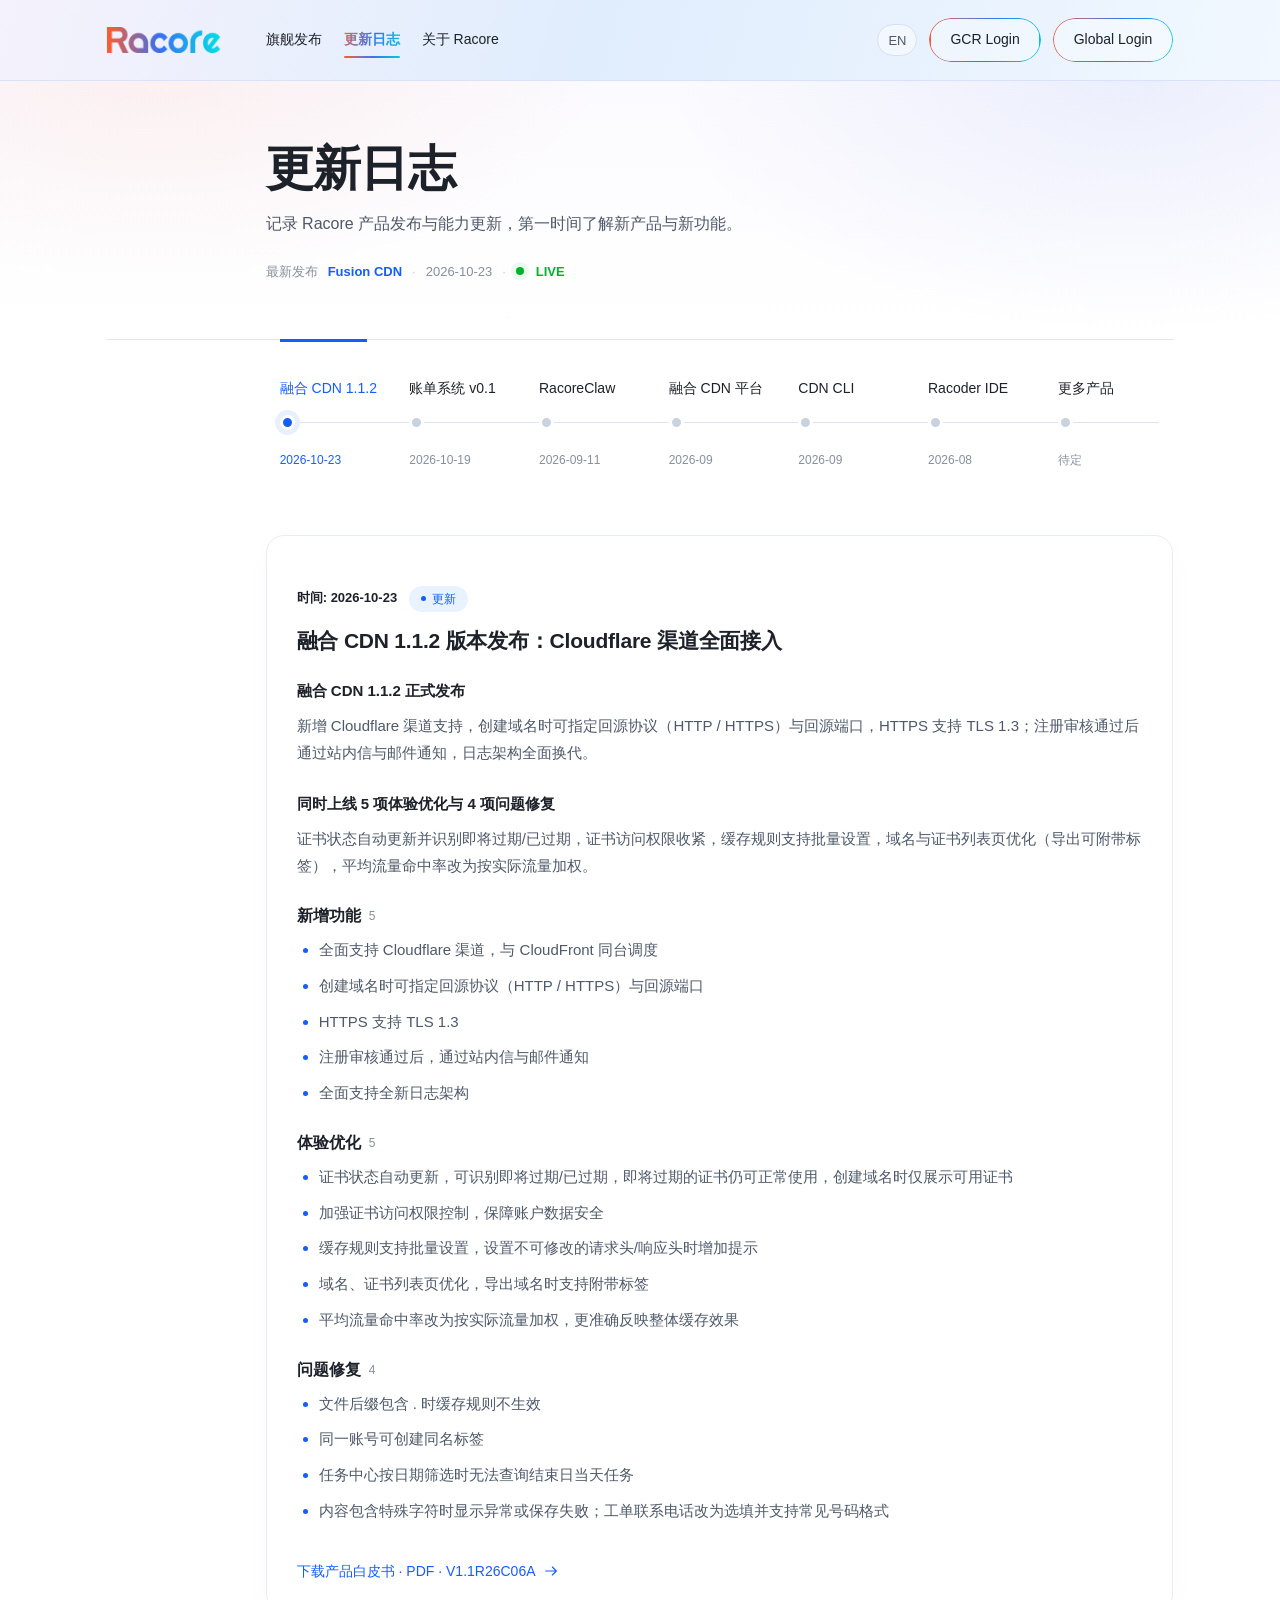
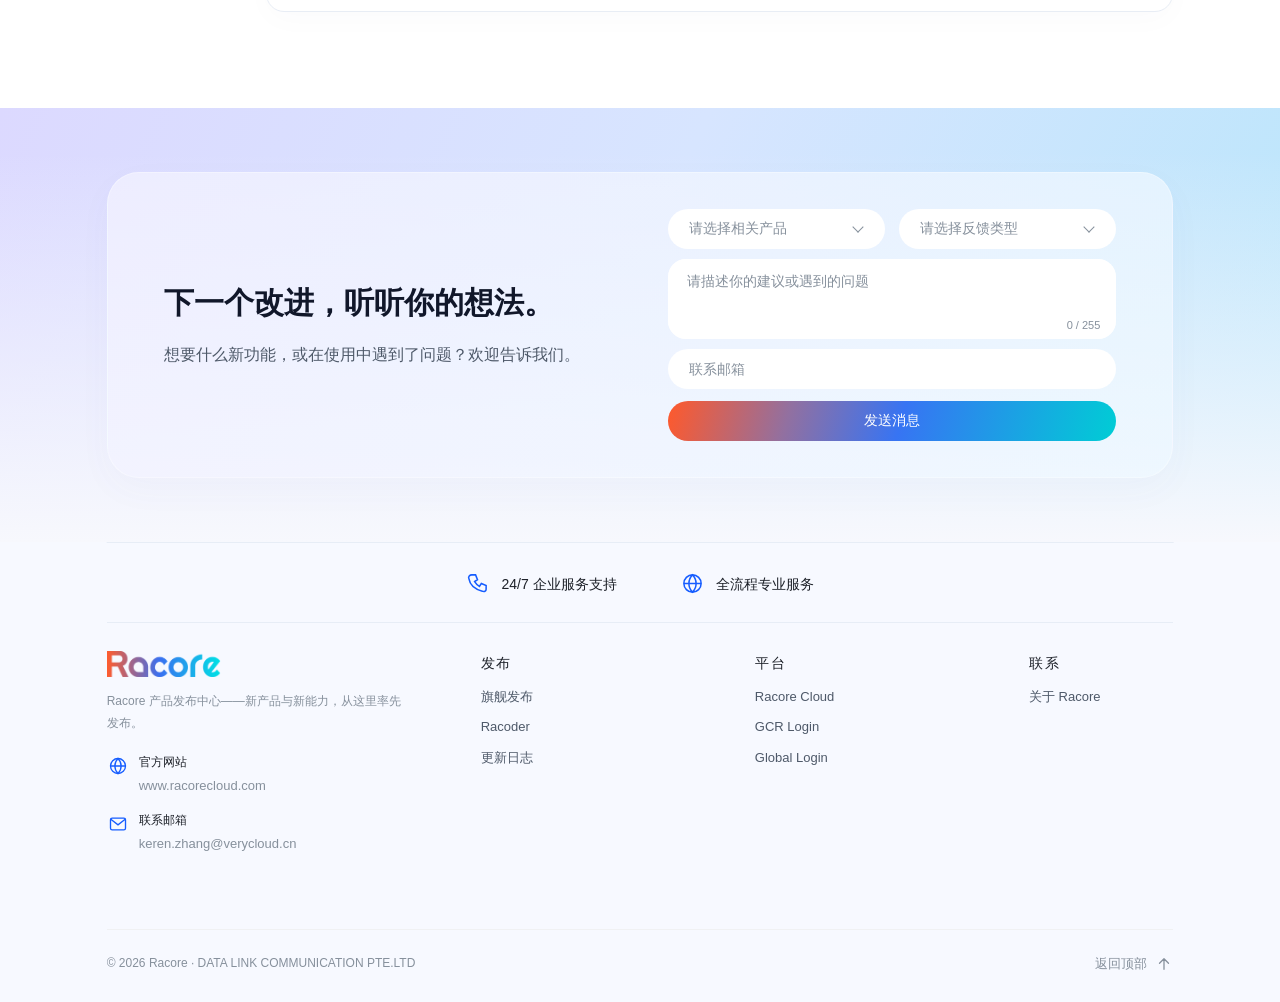
==== commit b79e0da6: "feat(ui): 整站换用 2026-11-05 新版 UI，重构为分层 CSS/JS 模块 来源：徐超林交付《Racore-产品发布页-2026-11-05.zip》 - 首页首屏改为地球/路由视" ====
--- a/changelog.html
+++ b/changelog.html
@@ -28,7 +28,7 @@
   --racore-grad:linear-gradient(135deg,#F75D36 0%,#A86C8D 28%,#517AEB 48%,#2CB6EE 74%,#1BD0EA 100%);
   --radius:14px;
   --radius-lg:20px;
-  --sans:"Inter Tight","Noto Sans SC",system-ui,-apple-system,"Segoe UI","PingFang SC",sans-serif;
+  --sans:"PingFang SC","苹方",Inter,"Microsoft YaHei",Arial,sans-serif;
   --mono:"SF Mono","Monaco","Menlo","Consolas",ui-monospace,monospace;
 }
 *{margin:0;padding:0;box-sizing:border-box}
@@ -185,131 +185,6 @@
 .log-link .arrow{transition:transform .15s}
 .log-link:hover .arrow{transform:translateX(4px)}
 .log-entry.soon .log-body p{color:var(--ink-3)}
-
-/* ============================================================
-   RELEASE ENTRY — inline 1.1.2 release console
-   The window chrome (.claw / .cdn-*) is duplicated from index.html on
-   purpose: changelog.html has to stay deployable on its own, so no
-   shared stylesheet is introduced.
-   ============================================================ */
-.log-entry.feat{padding-bottom:52px}
-.log-entry.feat .log-date{
-  font-family:var(--sans);font-size:13px;font-weight:600;color:var(--ink-3);
-  letter-spacing:.01em;margin:24px 0 10px;
-}
-.log-title.lg{display:block;font-size:clamp(22px,2.6vw,30px);line-height:1.28;letter-spacing:-.015em;margin-bottom:0}
-.rel-tabs{display:flex;align-items:center;gap:8px;flex-wrap:wrap;margin:20px 0 18px}
-.rel-tab{
-  font-family:var(--mono);font-size:12px;font-weight:600;line-height:1;
-  border-radius:999px;padding:8px 16px;border:1px solid var(--line);color:var(--ink-2);
-  background:#fff;transition:border-color .15s,color .15s,box-shadow .2s ease;
-}
-a.rel-tab:hover{border-color:var(--brand);color:var(--brand)}
-.rel-tab.on{
-  border-color:transparent;color:#fff;
-  background:var(--racore-grad);background-size:160% 160%;
-  box-shadow:0 8px 20px -10px rgba(81,122,235,.6);
-}
-.rel-win-slot{margin:0 0 26px}
-
-/* --- macOS-style window (same visual family as index.html .claw) --- */
-.dot{width:11px;height:11px;border-radius:50%}
-.dot.r{background:#FF5F57}.dot.y{background:#FEBC2E}.dot.g{background:#28C840}
-.claw{
-  display:flex;flex-direction:column;min-height:0;
-  background:#fff;border:1px solid var(--line);border-radius:var(--radius-lg);overflow:hidden;
-  box-shadow:0 30px 70px -46px rgba(29,33,41,.38),0 10px 26px -18px rgba(81,122,235,.2);
-  font-size:12.5px;color:var(--ink-2);text-align:left;
-}
-.claw-titlebar{display:flex;align-items:center;gap:8px;padding:12px 16px;border-bottom:1px solid var(--line-2);background:var(--bg-soft)}
-.claw-wtitle{margin:0 auto;font-size:12.5px;font-weight:700;color:var(--ink)}
-.claw-wtitle em{font-style:normal;font-family:var(--mono);font-size:10.5px;font-weight:400;color:var(--ink-3);background:#fff;border:1px solid var(--line);border-radius:999px;padding:1px 7px;margin-left:4px;vertical-align:1px}
-.claw-demo{font-family:var(--mono);font-size:10.5px;color:var(--brand);border:1px solid rgba(81,122,235,.3);background:var(--brand-ghost);border-radius:999px;padding:2px 9px;white-space:nowrap;transition:color .15s,border-color .15s}
-.claw-demo:hover{color:#fff;background:var(--brand);border-color:var(--brand)}
-.claw-main{display:grid;grid-template-columns:176px 1fr;flex:1;min-height:0}
-.claw-side{display:flex;flex-direction:column;gap:1px;padding:10px 0;background:var(--bg-soft);border-right:1px solid var(--line-2)}
-.claw-side-h{padding:16px 18px 6px;font-size:10px;font-weight:700;letter-spacing:.12em;text-transform:uppercase;color:var(--ink-3)}
-.claw-navitem{display:flex;align-items:center;gap:10px;width:100%;padding:8px 18px;font-family:inherit;font-size:12.5px;color:var(--ink-2);background:transparent;border:none;cursor:pointer;text-align:left;transition:background .12s,color .12s}
-.claw-navitem svg{width:15px;height:15px;flex:none;opacity:.62}
-.claw-navitem:hover{background:rgba(29,33,41,.045);color:var(--ink)}
-.claw-navitem.on{background:#fff;color:var(--ink);font-weight:600;box-shadow:inset 2px 0 0 var(--brand)}
-.claw-navitem.on svg{opacity:1;color:var(--brand)}
-.claw-gw{margin-top:auto;padding:12px 18px 4px;font-family:var(--mono);font-size:10px;color:var(--ink-3);border-top:1px solid var(--line-2)}
-.claw-gw .sdot{margin-right:5px}
-.sdot{display:inline-block;width:7px;height:7px;border-radius:50%;background:var(--line);flex:none}
-.sdot.ok{background:var(--live)}
-.claw-center{padding:16px 18px;min-width:0}
-.claw-panehead{display:flex;align-items:flex-start;gap:12px;flex-wrap:wrap}
-.claw-panehead h3{margin:0;font-size:19px;font-weight:800;color:var(--ink);letter-spacing:-.01em;line-height:1.25}
-.claw-panehead p{margin:3px 0 0;font-size:12px;color:var(--ink-3)}
-
-/* --- cdndash content: panes, KPIs, lists --- */
-.cdndash{min-height:0}
-.cdndash .claw-center{padding:14px 16px 15px;display:flex;flex-direction:column;gap:11px}
-.cdndash .claw-panehead h3{font-size:17px}
-.cdndash .claw-panehead p{margin-top:2px;font-size:10px;color:var(--ink-3);letter-spacing:.01em}
-.cdnver .claw-navitem{padding:6px 18px}
-.cdnver .claw-side-h{padding:12px 18px 5px}
-.cdnver .claw-gw{padding:10px 18px 2px}
-.cdn-pane[hidden]{display:none}
-.cdn-pane{display:flex;flex-direction:column;gap:10px;min-width:0}
-.cdn-chans{margin-left:auto;display:flex;align-items:center;gap:6px;flex-wrap:wrap}
-.cdn-chip{font-family:var(--mono);font-size:9px;color:var(--brand);background:var(--brand-ghost);border:1px solid rgba(81,122,235,.28);border-radius:999px;padding:2px 8px;white-space:nowrap}
-.cdn-chip.cl{color:#C2620B;background:rgba(246,130,31,.1);border-color:rgba(246,130,31,.32)}
-.cdn-chip.ok{color:#0E9F6E;background:rgba(62,207,142,.14);border-color:rgba(62,207,142,.35)}
-.cdn-kpis{display:grid;grid-template-columns:repeat(3,minmax(0,1fr));gap:8px}
-.cdn-kpi{border:1px solid var(--line-2);border-radius:11px;padding:8px 11px 9px;background:#fff;transition:border-color .15s,box-shadow .15s}
-.cdn-kpi:hover{border-color:rgba(81,122,235,.35);box-shadow:0 6px 18px -10px rgba(81,122,235,.5)}
-.cdn-kpi .k{font-size:9.5px;letter-spacing:.03em;color:var(--ink-3)}
-.cdn-kpi .v{font-family:var(--mono);font-size:17px;font-weight:700;letter-spacing:-.03em;line-height:1.3;color:var(--ink)}
-.cdn-kpi .v i{font-style:normal;font-size:10px;font-weight:500;color:var(--ink-3);margin-left:1px}
-.cdn-kpi .d{font-size:9.5px;font-weight:600}
-.cdn-kpi .d.up{color:#0E9F6E}
-.cdn-specs{display:flex;align-items:center;gap:13px;flex-wrap:wrap;padding:0 1px;font-size:9px;color:var(--ink-3);margin-top:auto;padding-top:6px}
-.cdn-specs>span{display:inline-flex;align-items:center;gap:5px}
-.cdn-specs i{font-style:normal}
-.cdn-specs b{font-family:var(--mono);font-size:9px;font-weight:600;color:var(--ink-2)}
-.cdn-rows{display:flex;flex-direction:column}
-.cdn-row{display:flex;align-items:center;gap:10px;padding:8px 2px;border-bottom:1px solid var(--line-2);font-size:11px}
-.cdn-row:last-child{border-bottom:none}
-.cdn-row b{font-family:var(--mono);font-size:10.5px;font-weight:600;color:var(--ink)}
-.cdn-row .m{margin-left:auto;font-family:var(--mono);font-size:10px;color:var(--ink-3)}
-.cdn-list{display:flex;flex-direction:column}
-.cdn-row-t{display:flex;gap:7px;align-items:flex-start;padding:6px 2px;border-bottom:1px solid var(--line-2);font-size:10.5px;line-height:1.55;color:var(--ink-2)}
-.cdn-row-t:last-child{border-bottom:none}
-.cdn-row-t .tg{flex:none;margin-top:1px;font-size:8.5px;font-weight:700;border-radius:4px;padding:1px 5px;white-space:nowrap}
-.cdn-row-t .tg-new{color:var(--brand);background:var(--brand-ghost)}
-.cdn-row-t .tg-opt{color:#7C6AE8;background:rgba(124,106,232,.13)}
-.cdn-row-t .tg-fix{color:#E8618C;background:rgba(232,97,140,.13)}
-.cdn-row-t .tx{min-width:0}
-.navcnt{display:none;margin-left:auto;font-family:var(--mono);font-size:9px;font-weight:600;color:var(--ink-3);background:var(--bg-soft);border:1px solid var(--line);border-radius:999px;padding:0 5px}
-.navcnt:not(:empty){display:inline-block}
-.claw-navitem.on .navcnt{color:var(--brand);border-color:rgba(81,122,235,.3);background:var(--brand-ghost)}
-.cdn-chan2{display:grid;grid-template-columns:repeat(2,minmax(0,1fr));gap:8px}
-.cdn-chan-card{border:1px solid var(--line-2);border-radius:11px;padding:8px 10px 9px;background:#fff;transition:border-color .2s,box-shadow .2s}
-.cdn-chan-card .top{display:flex;align-items:center;gap:6px}
-.cdn-chan-card .ri{width:7px;height:7px;border-radius:50%;flex:none}
-.cdn-chan-card .ri.cf{background:var(--brand)}
-.cdn-chan-card .ri.cl{background:#F6821F}
-.cdn-chan-card b{font-size:11px;font-weight:700;color:var(--ink)}
-.cdn-chan-card .cm{margin-top:5px;font-family:var(--mono);font-size:9px;color:var(--ink-3)}
-.cdn-chan-card.cl.on{border-color:rgba(246,130,31,.55);box-shadow:0 8px 20px -12px rgba(246,130,31,.85)}
-.pill{font-size:8.5px;font-weight:700;border-radius:999px;padding:1.5px 7px;white-space:nowrap}
-.cdn-chan-card .pill{margin-left:auto}
-.pill-ok{color:#0E9F6E;background:rgba(62,207,142,.16)}
-.pill-new{color:#C2620B;background:rgba(246,130,31,.16)}
-.cdn-foot{display:flex;align-items:center;gap:9px;padding:9px 15px;border-top:1px solid var(--line-2);background:var(--bg-soft);font-family:var(--mono);font-size:10.5px;color:var(--ink-2);cursor:pointer;transition:background .15s}
-.cdn-foot:hover{background:#fff}
-.cdn-foot .p{color:var(--brand)}
-.cdn-foot .cursor-blink{width:6px;height:12px;background:var(--brand);vertical-align:-2px}
-.cdn-foot-hint{margin-left:auto;font-family:var(--sans);font-size:9px;color:var(--ink-3);letter-spacing:.02em}
-.cursor-blink{display:inline-block;width:8px;height:16px;background:var(--g5);vertical-align:-3px;animation:blink 1.1s steps(1) infinite}
-@keyframes blink{50%{opacity:0}}
-#cdn2Out{padding:0 15px;background:var(--bg-soft);font-family:var(--mono);font-size:10px;color:#0E9F6E;border-top:1px solid transparent}
-#cdn2Out.show{padding-bottom:9px;border-top-color:var(--line-2)}
-.cmd-out{overflow:hidden;max-height:0;opacity:0;transition:max-height .35s ease,opacity .3s ease;color:var(--brand)}
-.cmd-out.show{max-height:80px;opacity:1}
-
 .log-more{margin-top:44px;text-align:center;font-size:14.5px;color:var(--ink-3)}
 .log-more b{color:var(--brand);font-weight:700}
 .log-more a:hover b{text-decoration:underline}
@@ -355,18 +230,6 @@
   .log-title{font-size:18px}
   .cta-strip{padding:56px 18px}
   .foot-grid{grid-template-columns:1fr 1fr}
-  /* release window: sidebar becomes a horizontal chip strip so every pane
-     stays reachable on a phone instead of disappearing */
-  .claw-main{grid-template-columns:1fr}
-  .cdnver .claw-side{flex-direction:row;overflow-x:auto;padding:8px 8px;border-right:none;border-bottom:1px solid var(--line-2);gap:6px}
-  .cdnver .claw-side-h,.cdnver .claw-gw{display:none}
-  .cdnver .claw-navitem{width:auto;white-space:nowrap;padding:6px 12px;border-radius:999px;font-size:12px}
-  .cdnver .claw-navitem.on{box-shadow:inset 0 0 0 1px var(--brand)}
-  .cdnver .claw-navitem .navcnt{margin-left:4px}
-  .cdn-kpis{grid-template-columns:repeat(3,minmax(0,1fr));gap:6px}
-  .cdn-kpi{padding:7px 8px 8px}
-  .cdn-kpi .v{font-size:14px}
-  .claw-demo{display:none}
 }
 @media (prefers-reduced-motion:reduce){
   html{scroll-behavior:auto}
@@ -374,18 +237,19 @@
   *{transition:none!important;animation:none!important}
 }
 </style>
-</head>
+<link rel="stylesheet" href="navigation-theme.css"><link rel="stylesheet" href="changelog-timeline.css"><link rel="stylesheet" href="footer-polish.css"><link rel="stylesheet" href="button-consistency.css"><link rel="stylesheet" href="content-width.css"><link rel="stylesheet" href="shared-header.css"><link rel="stylesheet" href="footer-corporate.css"><link rel="stylesheet" href="next-release.css"><link rel="stylesheet" href="product-feedback.css?v=20261104-email-white"><link rel="stylesheet" href="ui-consistency.css"><link rel="stylesheet" href="responsive-fixes.css"><link rel="stylesheet" href="feedback-consistency.css?v=20261105"></head>
 <body>
 
 <!-- ============ TOP BAR ============ -->
 <header class="bar" id="top">
   <div class="bar-in">
     <a class="brand" href="index.html" aria-label="Racore home">
-      <span>Racore</span>
+      <img src="assets/racore-logo.webp" alt="Racore" width="114" height="42">
     </a>
-    <nav class="nav" aria-label="Primary">
-      <a href="index.html#fusioncdn" data-i18n="nav.featured">旗舰发布</a>
-      <a href="#log" class="on" data-i18n="nav.changelog">更新日志</a>
+    <button class="menu-toggle" type="button" aria-label="Open menu" aria-expanded="false" aria-controls="primary-nav"><span></span><span></span><span></span></button>
+    <nav class="nav" id="primary-nav" aria-label="Primary">
+      <a href="index.html#featured" data-i18n="nav.featured">旗舰发布</a>
+      <a href="changelog.html" class="on" aria-current="page" data-i18n="nav.changelog">更新日志</a>
       <a href="index.html#about" data-i18n="nav.about">关于 Racore</a>
     </nav>
     <div class="bar-right">
@@ -399,9 +263,9 @@
 <!-- ============ PAGE HEAD ============ -->
 <section class="page-head" id="log">
   <div class="page-head-in">
-    <div class="kicker" data-i18n="log.kicker">Changelog</div>
+
     <h1 class="title" data-i18n="log.title">更新日志</h1>
-    <p class="page-sub" data-i18n="log.sub">Racore 产品团队的每一次发布与能力更新，都按时间记录在这里。新产品与新能力，从这里率先公布。</p>
+    <p class="page-sub" data-i18n="log.sub">记录 Racore 产品发布与能力更新，第一时间了解新产品与新功能。</p>
     <div class="page-meta">
       <span data-i18n="log.latest">最新发布</span><b id="metaLatest">Racoder</b>
       <span class="sep">·</span><span class="mono" id="metaDate">2026-08</span>
@@ -413,30 +277,23 @@
 <!-- ============ CHANGELOG LIST ============ -->
 <main class="log-in">
   <div id="logList"><!-- rendered by JS from UPDATES (data.js) --></div>
-  <div class="log-more" data-i18n-html="log.hint">有什么期待看到的新能力？<a href="mailto:keren.zhang@verycloud.cn"><b>告诉我们</b></a>——路线图由使用它的人共同塑造。</div>
+
 </main>
 
 <!-- ============ CTA STRIP ============ -->
-<section class="cta-strip">
-  <h2 data-i18n="cta.h">回到发布中心，看看旗舰产品。</h2>
-  <p data-i18n="cta.p">最新发布已记录在上——回到发布中心看看旗舰产品，或关注下一个发布。</p>
-  <div class="cta-row">
-    <a class="btn btn-grad" href="index.html#fusioncdn"><span data-i18n="cta.b1">返回发布中心</span><span class="arrow">→</span></a>
-    <a class="btn btn-white" href="mailto:keren.zhang@verycloud.cn" data-i18n="cta.b2">邮件联系我们</a>
-  </div>
-</section>
+<section class="cta-soft next-release" id="next-release"><div class="release-panel"></div></section>
 
 <!-- ============ FOOTER ============ -->
 <footer>
   <div class="foot-in">
     <div class="foot-grid">
       <div>
-        <div class="foot-brand"><span>Racore</span></div>
+        <a class="foot-brand" href="index.html" aria-label="Racore home"><img src="assets/racore-logo.webp" alt="Racore" width="114" height="42"></a>
         <p class="foot-tag" data-i18n="ft.tag">Racore 产品发布中心——新产品与新能力，从这里率先发布。</p>
       </div>
       <div class="foot-col">
         <h5 data-i18n="ft.c1">发布</h5>
-        <a href="index.html#fusioncdn" data-i18n="nav.featured">旗舰发布</a>
+        <a href="index.html#featured" data-i18n="nav.featured">旗舰发布</a>
         <a href="https://racoder.verycloud.cn/profile">Racoder</a>
         <a href="#log" data-i18n="nav.changelog">更新日志</a>
       </div>
@@ -448,7 +305,6 @@
       </div>
       <div class="foot-col">
         <h5 data-i18n="ft.c3">联系</h5>
-        <a href="mailto:keren.zhang@verycloud.cn" data-i18n="ft.contact">联系我们</a>
         <a href="index.html#about" data-i18n="nav.about">关于 Racore</a>
       </div>
     </div>
@@ -458,145 +314,6 @@
     </div>
   </div>
 </footer>
-
-<!-- ============ 1.1.2 RELEASE WINDOW (template host) ============
-     Lives hidden here and is moved into the 2026-10-23 changelog entry by
-     renderLog() -> mountVerWindow(). It stays a single DOM node (never cloned)
-     so ids, listeners and i18n keys stay unique on the page. -->
-<div id="cdnVerHost" hidden>
-  <div class="claw cdndash cdnver" id="cdnVer" data-win="fusion-cdn-1.1.2" aria-label="Racore 融合 CDN 1.1.2 版本控制台演示">
-    <div class="claw-titlebar">
-      <span class="dot r"></span><span class="dot y"></span><span class="dot g"></span>
-      <span class="claw-wtitle">Racore CDN <em>v1.1.2 release console</em></span>
-      <a class="claw-demo" href="index.html#fusioncdn" data-i18n="cv.demo">交互演示</a>
-    </div>
-    <div class="claw-main">
-      <div class="claw-side">
-        <div class="claw-side-h" data-i18n="cv.nav.h">版本控制台</div>
-<button class="claw-navitem on" type="button" data-cdnpane="ov" aria-selected="true"><svg viewBox="0 0 24 24" fill="none" stroke="currentColor" stroke-width="1.7" stroke-linecap="round" stroke-linejoin="round"><rect x="3" y="3" width="7" height="7" rx="1.5"></rect><rect x="14" y="3" width="7" height="7" rx="1.5"></rect><rect x="3" y="14" width="7" height="7" rx="1.5"></rect><rect x="14" y="14" width="7" height="7" rx="1.5"></rect></svg><span data-i18n="cv.n1">概览</span></button><button class="claw-navitem" type="button" data-cdnpane="new" aria-selected="false"><svg viewBox="0 0 24 24" fill="none" stroke="currentColor" stroke-width="1.7" stroke-linecap="round" stroke-linejoin="round"><path d="M12 3l1.8 5.2L19 10l-5.2 1.8L12 17l-1.8-5.2L5 10l5.2-1.8z"></path></svg><span data-i18n="cv.n2">新增能力</span><b class="navcnt" id="cdnNav-new">5</b></button><button class="claw-navitem" type="button" data-cdnpane="opt" aria-selected="false"><svg viewBox="0 0 24 24" fill="none" stroke="currentColor" stroke-width="1.7" stroke-linecap="round" stroke-linejoin="round"><path d="M4 7h9"></path><path d="M17 7h3"></path><circle cx="15" cy="7" r="2"></circle><path d="M4 17h5"></path><path d="M13 17h7"></path><circle cx="11" cy="17" r="2"></circle></svg><span data-i18n="cv.n3">体验优化</span><b class="navcnt" id="cdnNav-opt">5</b></button><button class="claw-navitem" type="button" data-cdnpane="fix" aria-selected="false"><svg viewBox="0 0 24 24" fill="none" stroke="currentColor" stroke-width="1.7" stroke-linecap="round" stroke-linejoin="round"><circle cx="12" cy="12" r="9"></circle><path d="M8.4 12.4l2.6 2.6 4.6-5.4"></path></svg><span data-i18n="cv.n4">问题修复</span><b class="navcnt" id="cdnNav-fix">4</b></button><button class="claw-navitem" type="button" data-cdnpane="chan" aria-selected="false"><svg viewBox="0 0 24 24" fill="none" stroke="currentColor" stroke-width="1.7" stroke-linecap="round" stroke-linejoin="round"><path d="M18 10h-1.3A8 8 0 1 0 9.5 20H18a5 5 0 0 0 0-10z"></path></svg><span data-i18n="cv.n5">渠道</span></button><button class="claw-navitem" type="button" data-cdnpane="org" aria-selected="false"><svg viewBox="0 0 24 24" fill="none" stroke="currentColor" stroke-width="1.7" stroke-linecap="round" stroke-linejoin="round"><rect x="4" y="10" width="16" height="10" rx="2"></rect><path d="M8 10V7a4 4 0 0 1 8 0v3"></path></svg><span data-i18n="cv.n6">回源与 TLS</span></button><button class="claw-navitem" type="button" data-cdnpane="ver" aria-selected="false"><svg viewBox="0 0 24 24" fill="none" stroke="currentColor" stroke-width="1.7" stroke-linecap="round" stroke-linejoin="round"><circle cx="12" cy="12" r="9"></circle><path d="M12 11v6"></path><path d="M12 7.6h.01"></path></svg><span data-i18n="cv.n7">版本信息</span></button>
-        <div class="claw-gw"><span class="sdot ok"></span>v1.1.2 · LIVE</div>
-      </div>
-      <div class="claw-center">
-
-        <div class="cdn-pane" id="cdnver-pane-ov" data-pane="ov">
-          <div class="claw-panehead">
-            <div>
-              <h3 data-i18n="cv.ov.h">融合 CDN 1.1.2</h3>
-              <p class="mono" data-i18n="cdn2.c0"># 版本通道 · 1.1.2 已上线</p>
-            </div>
-            <div class="cdn-chans">
-              <span class="cdn-chip">v1.1.2</span>
-              <span class="cdn-chip ok" data-i18n="cv.live">已上线</span>
-            </div>
-          </div>
-          <div class="cdn-kpis">
-            <div class="cdn-kpi">
-              <div class="k" data-i18n="cv.k1">新增能力</div>
-              <div class="v"><b id="cdnCount-new">5</b><i data-i18n="cv.unit">项</i></div>
-              <div class="d up" data-i18n="cv.k1d">Cloudflare · TLS 1.3</div>
-            </div>
-            <div class="cdn-kpi">
-              <div class="k" data-i18n="cv.k2">体验优化</div>
-              <div class="v"><b id="cdnCount-opt">5</b><i data-i18n="cv.unit">项</i></div>
-              <div class="d up" data-i18n="cv.k2d">证书 · 缓存规则 · 列表</div>
-            </div>
-            <div class="cdn-kpi">
-              <div class="k" data-i18n="cv.k3">问题修复</div>
-              <div class="v"><b id="cdnCount-fix">4</b><i data-i18n="cv.unit">项</i></div>
-              <div class="d up" data-i18n="cv.k3d">均已修复并回归</div>
-            </div>
-          </div>
-          <div class="cdn-rows">
-            <div class="cdn-row"><b data-i18n="cv.x1">调度方式</b><span class="m" data-i18n="cv.x1v">两个渠道同台调度</span></div>
-            <div class="cdn-row"><b data-i18n="cv.x2">域名切换</b><span class="m" data-i18n="cv.x2v">按域名选择加速渠道</span></div>
-            <div class="cdn-row"><b data-i18n="cv.x3">控制台</b><span class="m" data-i18n="cv.x3v">一个后台管完两个渠道</span></div>
-          </div>
-          <div class="cdn-specs">
-            <span><i data-i18n="cdn2.c1">版本</i><b class="mono">v1.1.2</b></span>
-            <span><i data-i18n="cdn2.c3">回源</i><b data-i18n="cdn2.v3">HTTP / HTTPS · 自定义端口</b></span>
-            <span><i data-i18n="cdn2.c4">传输安全</i><b class="mono">TLS 1.3</b></span>
-            <span><i data-i18n="cdn2.c5">日志架构</i><b data-i18n="cdn2.v5">全新架构 · 统一采集查询</b></span>
-          </div>
-        </div>
-
-        <div class="cdn-pane" id="cdnver-pane-new" data-pane="new" hidden>
-          <div class="claw-panehead"><div>
-            <h3 data-i18n="cv.k1">新增能力</h3>
-            <p class="mono" data-i18n="cv.pnew">本次新增的能力</p>
-          </div></div>
-          <div class="cdn-list" id="cdnList-new"></div>
-        </div>
-
-        <div class="cdn-pane" id="cdnver-pane-opt" data-pane="opt" hidden>
-          <div class="claw-panehead"><div>
-            <h3 data-i18n="cv.k2">体验优化</h3>
-            <p class="mono" data-i18n="cv.popt">本次体验优化</p>
-          </div></div>
-          <div class="cdn-list" id="cdnList-opt"></div>
-        </div>
-
-        <div class="cdn-pane" id="cdnver-pane-fix" data-pane="fix" hidden>
-          <div class="claw-panehead"><div>
-            <h3 data-i18n="cv.k3">问题修复</h3>
-            <p class="mono" data-i18n="cv.pfix">本次问题修复</p>
-          </div></div>
-          <div class="cdn-list" id="cdnList-fix"></div>
-        </div>
-
-        <div class="cdn-pane" id="cdnver-pane-chan" data-pane="chan" hidden>
-          <div class="claw-panehead"><div>
-            <h3 data-i18n="cv.n5">渠道</h3>
-            <p class="mono" data-i18n="cv.pchan">CloudFront + Cloudflare 同台</p>
-          </div></div>
-          <div class="cdn-chan2">
-            <div class="cdn-chan-card">
-              <div class="top"><i class="ri cf"></i><b>CloudFront</b><span class="pill pill-ok" data-i18n="cv.st.on">运行中</span></div>
-              <div class="cm" data-i18n="cv.cm1">6 域名 · 主用渠道</div>
-            </div>
-            <div class="cdn-chan-card cl" id="cdnChanCF">
-              <div class="top"><i class="ri cl"></i><b>Cloudflare</b><span class="pill pill-new" data-i18n="cv.st.new">新增</span></div>
-              <div class="cm" data-i18n="cv.cm2">同台调度 · 按域名切换</div>
-            </div>
-          </div>
-          <div class="cdn-rows">
-            <div class="cdn-row"><b data-i18n="cv.x1">调度方式</b><span class="m" data-i18n="cv.x1v">两个渠道同台调度</span></div>
-            <div class="cdn-row"><b data-i18n="cv.x2">域名切换</b><span class="m" data-i18n="cv.x2v">按域名选择加速渠道</span></div>
-            <div class="cdn-row"><b data-i18n="cv.x3">控制台</b><span class="m" data-i18n="cv.x3v">一个后台管完两个渠道</span></div>
-          </div>
-        </div>
-
-        <div class="cdn-pane" id="cdnver-pane-org" data-pane="org" hidden>
-          <div class="claw-panehead"><div>
-            <h3 data-i18n="cv.n6">回源与 TLS</h3>
-            <p class="mono" data-i18n="cv.porg">创建域名时可指定回源协议与端口</p>
-          </div></div>
-          <div class="cdn-rows">
-            <div class="cdn-row"><b data-i18n="cv.y1">回源协议</b><span class="m">HTTP / HTTPS</span></div>
-            <div class="cdn-row"><b data-i18n="cv.y2">回源端口</b><span class="m" data-i18n="cv.y2v">自定义端口</span></div>
-            <div class="cdn-row"><b data-i18n="cdn2.c4">传输安全</b><span class="m">TLS 1.3</span></div>
-            <div class="cdn-row"><b data-i18n="cv.y3">证书</b><span class="m" data-i18n="cv.y3v">自动更新 · 过期可识别</span></div>
-          </div>
-        </div>
-
-        <div class="cdn-pane" id="cdnver-pane-ver" data-pane="ver" hidden>
-          <div class="claw-panehead"><div>
-            <h3 data-i18n="cv.n7">版本信息</h3>
-            <p class="mono" data-i18n="cv.pver">发布记录与文档</p>
-          </div></div>
-          <div class="cdn-rows">
-            <div class="cdn-row"><b data-i18n="cdn2.c1">版本</b><span class="m">v1.1.2</span></div>
-            <div class="cdn-row"><b data-i18n="cv.z1">发布日期</b><span class="m">2026-10-23</span></div>
-            <div class="cdn-row"><b data-i18n="cv.z2">白皮书</b><span class="m">V1.1R26C06A</span></div>
-            <div class="cdn-row"><b data-i18n="cv.z3">升级方式</b><span class="m" data-i18n="cv.z3v">控制台自动生效</span></div>
-          </div>
-        </div>
-
-      </div>
-    </div>
-    <div class="cdn-foot" id="cdn2Cmd" role="button" tabindex="0"><span class="p">$</span> racore cdn channel enable --vendor cloudflare <span class="cursor-blink"></span><span class="cdn-foot-hint" data-i18n="cv.demoHint">示例数据</span></div>
-    <div class="cmd-out" id="cdn2Out" data-i18n="cdn2.out">✓ Cloudflare 渠道已接入 · 域名可按渠道切换调度</div>
-  </div>
-</div>
 
 <script src="data.js"></script>
 <script>
@@ -608,7 +325,7 @@
     "nav.featured":"旗舰发布","nav.changelog":"更新日志","nav.about":"关于 Racore",
     "log.kicker":"Changelog",
     "log.title":"更新日志",
-    "log.sub":"Racore 产品团队的每一次发布与能力更新，都按时间记录在这里。新产品与新能力，从这里率先公布。",
+    "log.sub":"记录 Racore 产品发布与能力更新，第一时间了解新产品与新功能。",
     "log.latest":"最新发布",
     "log.datePrefix":"时间: ",
     "log.type.LAUNCH":"发布","log.type.UPDATE":"更新","log.type.SOON":"预告",
@@ -616,22 +333,6 @@
     "cta.h":"回到发布中心，看看旗舰产品。",
     "cta.p":"最新发布已记录在上——回到发布中心看看旗舰产品，或关注下一个发布。",
     "cta.b1":"返回发布中心","cta.b2":"邮件联系我们",
-    "rel.tab1":"版本更新","rel.tab2":"平台概览","rel.tab3":"命令行工具",
-    "cv.demo":"交互演示","cv.demoHint":"示例数据",
-    "cv.nav.h":"版本控制台",
-    "cv.n1":"概览","cv.n2":"新增能力","cv.n3":"体验优化","cv.n4":"问题修复","cv.n5":"渠道","cv.n6":"回源与 TLS","cv.n7":"版本信息",
-    "cv.ov.h":"融合 CDN 1.1.2","cv.live":"已上线","cv.unit":"项",
-    "cv.k1":"新增能力","cv.k2":"体验优化","cv.k3":"问题修复",
-    "cv.k1d":"Cloudflare · TLS 1.3","cv.k2d":"证书 · 缓存规则 · 列表","cv.k3d":"均已修复并回归",
-    "cv.x1":"调度方式","cv.x1v":"两个渠道同台调度","cv.x2":"域名切换","cv.x2v":"按域名选择加速渠道","cv.x3":"控制台","cv.x3v":"一个后台管完两个渠道",
-    "cv.y1":"回源协议","cv.y2":"回源端口","cv.y2v":"自定义端口","cv.y3":"证书","cv.y3v":"自动更新 · 过期可识别",
-    "cv.z1":"发布日期","cv.z2":"白皮书","cv.z3":"升级方式","cv.z3v":"控制台自动生效",
-    "cv.st.on":"运行中","cv.st.new":"新增","cv.cm1":"6 域名 · 主用渠道","cv.cm2":"同台调度 · 按域名切换",
-    "cv.pnew":"本次新增的能力","cv.popt":"本次体验优化","cv.pfix":"本次问题修复","cv.pchan":"CloudFront + Cloudflare 同台","cv.porg":"创建域名时可指定回源协议与端口","cv.pver":"发布记录与文档",
-    "cdn2.c0":"# 版本通道 · 1.1.2 已上线",
-    "cdn2.c1":"版本","cdn2.c3":"回源","cdn2.c4":"传输安全","cdn2.c5":"日志架构",
-    "cdn2.v3":"HTTP / HTTPS · 自定义端口","cdn2.v5":"全新架构 · 统一采集查询",
-    "cdn2.out":"✓ Cloudflare 渠道已接入 · 域名可按渠道切换调度",
     "ft.tag":"Racore 产品发布中心——新产品与新能力，从这里率先发布。",
     "ft.c1":"发布","ft.c2":"平台","ft.c3":"联系","ft.contact":"联系我们"
   },
@@ -639,7 +340,7 @@
     "nav.featured":"Featured","nav.changelog":"Changelog","nav.about":"About",
     "log.kicker":"Changelog",
     "log.title":"Changelog",
-    "log.sub":"Every launch and capability update from the Racore product team, recorded in time order. New products are announced here first.",
+    "log.sub":"Track Racore product releases and updates, with new features announced here first.",
     "log.latest":"Latest release",
     "log.datePrefix":"Date: ",
     "log.type.LAUNCH":"LAUNCH","log.type.UPDATE":"UPDATE","log.type.SOON":"SOON",
@@ -647,22 +348,6 @@
     "cta.h":"Back to the launch hub — see what's live.",
     "cta.p":"Every launch is logged here the moment it ships — head back to the hub, or follow for the next one.",
     "cta.b1":"Back to launch hub","cta.b2":"Email the team",
-    "rel.tab1":"Release notes","rel.tab2":"Platform overview","rel.tab3":"Command line",
-    "cv.demo":"Live demo","cv.demoHint":"illustrative data",
-    "cv.nav.h":"Release console",
-    "cv.n1":"Overview","cv.n2":"New","cv.n3":"Improved","cv.n4":"Fixed","cv.n5":"Channels","cv.n6":"Origin & TLS","cv.n7":"Version",
-    "cv.ov.h":"Fusion CDN 1.1.2","cv.live":"live","cv.unit":" items",
-    "cv.k1":"New capabilities","cv.k2":"Improvements","cv.k3":"Fixes",
-    "cv.k1d":"Cloudflare · TLS 1.3","cv.k2d":"certs · cache rules · lists","cv.k3d":"all fixed and re-verified",
-    "cv.x1":"Scheduling","cv.x1v":"both channels on one switch","cv.x2":"Domain routing","cv.x2v":"pick the channel per domain","cv.x3":"Console","cv.x3v":"one back office for both vendors",
-    "cv.y1":"Origin protocol","cv.y2":"Origin port","cv.y2v":"custom port","cv.y3":"Certificates","cv.y3v":"auto-renewed · expiry flagged",
-    "cv.z1":"Release date","cv.z2":"Whitepaper","cv.z3":"Rollout","cv.z3v":"takes effect in the console",
-    "cv.st.on":"active","cv.st.new":"new","cv.cm1":"6 domains · primary channel","cv.cm2":"side by side · per domain",
-    "cv.pnew":"Capabilities added in this release","cv.popt":"Experience improvements in this release","cv.pfix":"Issues fixed in this release","cv.pchan":"CloudFront + Cloudflare side by side","cv.porg":"Origin protocol and port are set per domain","cv.pver":"Release record and documents",
-    "cdn2.c0":"# release channel · 1.1.2 is live",
-    "cdn2.c1":"version","cdn2.c3":"origin","cdn2.c4":"transport","cdn2.c5":"logging",
-    "cdn2.v3":"HTTP / HTTPS · custom port","cdn2.v5":"new stack · one place to query",
-    "cdn2.out":"✓ Cloudflare channel connected · domains can switch vendors",
     "ft.tag":"Racore's product launch hub — new products and capabilities, announced here first.",
     "ft.c1":"Launches","ft.c2":"Platform","ft.c3":"Contact","ft.contact":"Contact us"
   }
@@ -673,73 +358,45 @@
 const dict = () => I18N[lang] || I18N.zh;
 const esc = s => String(s).replace(/&/g,"&amp;").replace(/</g,"&lt;").replace(/>/g,"&gt;").replace(/"/g,"&quot;");
 
-/* ---------- 1.1.2 release console: one DOM node, moved into its entry ---------- */
-/* The window markup lives in #cdnVerHost (hidden). It is never cloned: the same
-   node is appended into the release entry's slot on every render, so ids,
-   listeners and i18n keys stay unique on the page. */
-const verWin = document.getElementById("cdnVer");
-
-function mountVerWindow(){
-  if(!verWin) return;
-  const slots = document.querySelectorAll(".rel-win-slot");
-  let slot = null;
-  slots.forEach(s => { if(!slot && s.dataset.win === verWin.dataset.win) slot = s; });
-  if(!slot) slot = slots[0] || null;
-  if(slot && verWin.parentNode !== slot) slot.appendChild(verWin);
-}
-
-/* tab row under the release title: current entry + two cross-page jumps */
-function relTabs(d){
-  return '<div class="rel-tabs">' +
-    '<span class="rel-tab on" aria-current="true">' + esc(d["rel.tab1"]) + '</span>' +
-    '<a class="rel-tab" href="index.html#fusioncdn">' + esc(d["rel.tab2"]) + '</a>' +
-    '<a class="rel-tab" href="index.html#cdncli">' + esc(d["rel.tab3"]) + '</a>' +
-  '</div>';
-}
-
 /* ---------- render changelog entries (DeepSeek-style) ---------- */
 function renderLog(){
   const d = dict();
   const list = document.getElementById("logList");
-  if(!list) return;
   const seenIds = {};
   list.innerHTML = UPDATES.map(u => {
     const title = u.title[lang] || u.title.en || u.title.zh;
-    const feat = !!u.feature;
     const typeLabel = d["log.type." + u.type] || u.type;
     const pillCls = u.type.toLowerCase();
-    const pill = feat ? "" : (u.type === "LAUNCH"
+    const pill = u.type === "LAUNCH"
       ? '<span class="log-pill launch"><span class="status-dot"></span>' + esc(typeLabel) + '</span>'
-      : '<span class="log-pill ' + pillCls + '">' + esc(typeLabel) + '</span>');
+      : '<span class="log-pill ' + pillCls + '">' + esc(typeLabel) + '</span>';
     const paras = (u.body && (u.body[lang] || u.body.en || u.body.zh) || [])
       .map(p => "<p>" + p + "</p>").join("");
-    /* the release entry's bullets are rendered inside the console panes
-       (new / improved / fixed) — repeating them as a list would duplicate */
-    const bulletList = (u.bullets && (u.bullets[lang] || u.bullets.en || u.bullets.zh));
-    const bullets = (!feat && bulletList)
-      ? "<ul>" + bulletList.map(b => "<li>" + b + "</li>").join("") + "</ul>"
-      : "";
+    const items = u.bullets && (u.bullets[lang] || u.bullets.en || u.bullets.zh) || [];
+    const groups = [
+      {title:lang === 'zh' ? '新增功能' : 'New features', pattern:/^(?:新增：|New:\s*)/i},
+      {title:lang === 'zh' ? '体验优化' : 'Improvements', pattern:/^(?:优化：|Improved:\s*)/i},
+      {title:lang === 'zh' ? '问题修复' : 'Fixes', pattern:/^(?:修复：|Fixed:\s*)/i}
+    ];
+    const categorized = groups.map(g => ({...g, items:items.filter(b => g.pattern.test(b))})).filter(g => g.items.length);
+    const other = items.filter(b => !groups.some(g => g.pattern.test(b)));
+    const listMarkup = rows => '<ul>' + rows.map(b => '<li>' + b + '</li>').join('') + '</ul>';
+    const bullets = categorized.map(g => '<section class="log-detail-group"><h4>' + g.title + '<span>' + g.items.length + '</span></h4>' + listMarkup(g.items.map(b => b.replace(g.pattern,''))) + '</section>').join('') + (other.length ? listMarkup(other) : '');
     let link = "";
     if (u.link && u.link.href){
-      const label = u.link[lang] || u.link.en || u.link.zh;
+      const label = (u.link[lang] || u.link.en || u.link.zh) + (/\.pdf(?:$|[?#])/i.test(u.link.href) ? ' · PDF · V1.1R26C06A' : '');
       link = '<a class="log-link" href="' + u.link.href + '"><span>' + esc(label) + '</span><span class="arrow">→</span></a>';
     }
     let anchorId = "u-" + u.date.replace(/[^0-9A-Za-z-]/g,"");
     if (seenIds[anchorId]){ seenIds[anchorId]++; anchorId += "-" + seenIds[anchorId]; }
     else { seenIds[anchorId] = 1; }
-    const kicker = u.kicker && (u.kicker[lang] || u.kicker.en || u.kicker.zh);
-    const meta = kicker
-      ? esc(kicker)
-      : esc(d["log.datePrefix"]) + '<span class="mono">' + esc(u.date) + '</span>';
-    return '<article class="log-entry' + (u.type === "SOON" ? " soon" : "") + (feat ? " feat" : "") + '" id="' + anchorId + '">' +
-      '<h2 class="log-date"><span>' + meta + '</span>' +
-      '<a class="anchor" href="#' + anchorId + '" aria-label="link to this entry">#</a></h2>' +
-      '<h3 class="log-title' + (feat ? " lg" : "") + '">' + pill + "<span>" + title + "</span></h3>" +
-      (feat ? relTabs(d) + '<div class="rel-win-slot" data-win="' + esc(u.feature) + '"></div>' : "") +
+    return '<article class="log-entry' + (u.type === "SOON" ? " soon" : "") + '" id="' + anchorId + '">' +
+      '<h2 class="log-date"><span>' + esc(d["log.datePrefix"]) + '<span class="mono">' + esc(u.date) + '</span></span>' +
+      pill + '</h2>' +
+      '<h3 class="log-title"><span>' + title + "</span></h3>" +
       '<div class="log-body">' + paras + bullets + link + '</div>' +
     '</article>';
   }).join("");
-  mountVerWindow();
 }
 
 /* ---------- page meta from latest release ---------- */
@@ -753,79 +410,12 @@
     : "Racore — Changelog | 更新日志";
 }
 
-/* ---------- release console: click-driven nav panes ---------- */
-(function(){
-  if(!verWin) return;
-  const navs  = verWin.querySelectorAll(".claw-navitem[data-cdnpane]");
-  const panes = verWin.querySelectorAll(".cdn-pane");
-  if(!navs.length || !panes.length) return;
-  function show(name){
-    panes.forEach(p => { p.hidden = (p.dataset.pane !== name); });
-    navs.forEach(n => {
-      const on = (n.dataset.cdnpane === name);
-      n.classList.toggle("on", on);
-      n.setAttribute("aria-selected", on ? "true" : "false");
-    });
-  }
-  navs.forEach(n => n.addEventListener("click", () => show(n.dataset.cdnpane)));
-})();
-
-/* ---------- release console: channel command + Cloudflare card pulse ---------- */
-(function(){
-  if(!verWin) return;
-  const cmd = document.getElementById("cdn2Cmd");
-  const out = document.getElementById("cdn2Out");
-  const cf  = document.getElementById("cdnChanCF");
-  if(!cmd || !out) return;
-  let on = false;
-  function toggle(){
-    on = !on; out.classList.toggle("show", on);
-    if(cf) cf.classList.toggle("on", on);
-  }
-  cmd.addEventListener("click", toggle);
-  cmd.addEventListener("keydown", e => { if(e.key === "Enter" || e.key === " "){ e.preventDefault(); toggle(); } });
-})();
-
-/* ---------- release console: new / improved / fixed lists from data.js ---------- */
-(function(){
-  if(!verWin) return;
-  const TAGMAP = {"新增":"new","优化":"opt","修复":"fix","New":"new","Improved":"opt","Fixed":"fix"};
-  function render(){
-    const key = verWin.dataset.win;
-    const rel = (typeof UPDATES !== "undefined" && UPDATES)
-      ? UPDATES.find(x => x.feature === key)
-      : null;
-    if(!rel) return;
-    const bullets = (rel.bullets && (rel.bullets[lang] || rel.bullets.zh)) || [];
-    const buckets = {"new": [], "opt": [], "fix": []};
-    bullets.forEach(s => {
-      const m = String(s).match(/^(新增|优化|修复|New|Improved|Fixed)\s*[：:]\s*(.*)$/);
-      const tag = m ? m[1] : "New";
-      const text = m ? m[2] : String(s);
-      const cls = TAGMAP[tag] || "new";
-      buckets[cls].push('<div class="cdn-row-t"><span class="tg tg-' + cls + '">' + esc(tag) +
-                        '</span><span class="tx">' + esc(text) + '</span></div>');
-    });
-    Object.keys(buckets).forEach(k => {
-      const list = document.getElementById("cdnList-" + k);
-      if(list) list.innerHTML = buckets[k].join("");
-      const nav = document.getElementById("cdnNav-" + k);
-      if(nav) nav.textContent = buckets[k].length;
-      const cnt = document.getElementById("cdnCount-" + k);
-      if(cnt) cnt.textContent = buckets[k].length;
-    });
-  }
-  window.renderCdnVer = render;
-  render();
-})();
-
 /* ---------- language switching ---------- */
 function setLang(l){
   lang = l;
   document.documentElement.lang = (l === "zh") ? "zh-CN" : "en";
   const d = dict();
-  renderLog();                       /* entries + console first … */
-  document.querySelectorAll("[data-i18n]").forEach(el => {   /* … then translate */
+  document.querySelectorAll("[data-i18n]").forEach(el => {
     const k = el.getAttribute("data-i18n");
     if (d[k] != null) el.textContent = d[k];
   });
@@ -833,7 +423,7 @@
     const k = el.getAttribute("data-i18n-html");
     if (d[k] != null) el.innerHTML = d[k];
   });
-  if(window.renderCdnVer) window.renderCdnVer();
+  renderLog();
   renderMeta();
   const label = (l === "zh") ? "EN" : "中文";
   document.getElementById("langToggle").textContent = label;
@@ -855,5 +445,5 @@
 
 setLang(lang);
 </script>
-</body>
+<script src="changelog-timeline.js"></script><script src="footer-polish.js"></script><script>document.querySelector(".menu-toggle").addEventListener("click",function(){this.setAttribute("aria-expanded",String(this.getAttribute("aria-expanded")!=="true"))})</script><script src="footer-corporate.js"></script><script src="product-feedback.js"></script><script src="page-i18n-fixes.js"></script></body>
 </html>
--- a/navigation-theme.css
+++ b/navigation-theme.css
@@ -0,0 +1,14 @@
+:root{--nav-brand:linear-gradient(105deg,#ff592b 0%,#9270a0 27%,#3774f3 52%,#00cdd5 100%)}
+.bar .nav a{position:relative;color:#1D2129;background:transparent;line-height:1.4;transition:color .18s;font-weight:400}
+.bar .nav a:is(:hover,:focus-visible,:active,.on,[aria-current]){background:var(--nav-brand);background-clip:text;-webkit-background-clip:text;color:transparent;-webkit-text-fill-color:transparent}
+.bar .nav a:is(.on,[aria-current]){font-weight:600}
+.bar .nav a:is(.on,[aria-current])::after{content:"";position:absolute;left:3px;right:3px;bottom:1px;height:2px;border-radius:2px;background:var(--nav-brand)}
+.bar .bar-right .btn-ghost{background:transparent;box-shadow:none;transform:none}
+.bar .bar-right .btn-ghost span{background:none;color:#1D2129;-webkit-text-fill-color:currentColor}
+.bar .bar-right .btn-ghost:is(:hover,:focus-visible,:active) span{background:var(--nav-brand);background-clip:text;-webkit-background-clip:text;color:transparent;-webkit-text-fill-color:transparent}
+.bar .bar-right .btn-ghost:active{background-color:#ffffff40}
+.replacement-home .hp-status-list .hp-status-product{color:#165DFF}
+.replacement-home .hp-status-command>i{background:#165DFF}
+body .bar .bar-right .btn-ghost>span:not(.arrow):not([aria-hidden]){background:none!important;color:#1D2129!important;-webkit-text-fill-color:currentColor!important}
+body .bar .bar-right .btn-ghost:is(:hover,:focus-visible,:active)>span:not(.arrow):not([aria-hidden]){background:var(--nav-brand)!important;background-clip:text!important;-webkit-background-clip:text!important;color:transparent!important;-webkit-text-fill-color:transparent!important}
+@media(max-width:1100px){.bar .nav a:is(.on,[aria-current])::after{right:auto;width:4em}}
--- a/changelog-timeline.css
+++ b/changelog-timeline.css
@@ -0,0 +1,159 @@
+.bar .nav a{border-radius:0!important;background-color:transparent!important}
+.bar .nav a.on{background-color:transparent!important}
+.log-timeline{display:flex;gap:12px;overflow-x:auto;padding:18px 0 16px;margin-bottom:28px;border-bottom:1px solid #e5eaf2;scrollbar-width:thin;position:sticky;top:0;z-index:10;background:#fff;scroll-padding:12px}
+.log-timeline button{flex:0 0 145px;text-align:left;border:0;border-bottom:2px solid #e5eaf2;padding:12px 10px;background:transparent;color:#4E5969;cursor:pointer;font-family:var(--racore-ui-font);font-size:13px;line-height:1.6}
+.log-timeline button span{display:block;font-size:11px;color:#86909C;overflow:hidden;text-overflow:ellipsis;white-space:nowrap;max-width:145px}
+.log-timeline button:hover{background:#f7f9ff;color:#165DFF}
+.log-timeline button[aria-selected=true]{border-color:#165DFF;color:#165DFF;font-weight:600;background:#eaf2ff}
+.log-timeline button:focus-visible{outline:2px solid #165DFF;outline-offset:-2px}
+#logList .log-entry[hidden]{display:none}
+#logList .log-entry{margin-top:0;padding-top:0;border-top:0}
+/* A continuous release rail, with a quiet default and a clear selected node. */
+.log-timeline{display:grid;grid-template-columns:repeat(7,minmax(0,1fr));gap:0;overflow:visible;position:relative;top:auto;background:transparent;border:0;padding:0 0 22px;margin:0 0 26px;isolation:isolate}
+.log-timeline::before{content:"";position:absolute;left:12px;right:12px;top:36px;height:1px;background:#dfe5ee;z-index:-1}
+.log-timeline button{position:relative;min-width:0;flex:none;border:0;border-radius:0;padding:0 10px 5px;text-align:left;background:transparent!important;font-size:12px;font-weight:500;line-height:1.5;color:#86909C;transition:color .18s}
+.log-timeline button::after{content:"";position:absolute;top:32px;left:12px;width:7px;height:7px;border:2px solid #fff;border-radius:50%;background:#c9d1dc;box-shadow:0 0 0 1px #dfe5ee;transition:background .18s,box-shadow .18s}
+.log-timeline button span{display:block;white-space:normal;text-overflow:clip;overflow:visible;max-width:none;margin-top:31px;color:#4E5969;font-size:11px;line-height:1.65;font-weight:400;min-height:36px}
+.log-timeline button:hover{color:#165DFF}.log-timeline button:hover::after{background:#165DFF}
+.log-timeline button[aria-selected=true]{color:#165DFF;font-weight:600;border:0}
+.log-timeline button[aria-selected=true]::after{background:#165DFF;box-shadow:0 0 0 4px #eaf2ff}
+.log-timeline button[aria-selected=true] span{color:#1D2129;font-weight:600}
+#logList .log-entry{background:#fff;border:1px solid #e8edf5;border-radius:18px;padding:26px 30px;box-shadow:0 8px 30px #253d6405}
+@media(max-width:700px){.log-timeline{display:flex;overflow-x:auto;scrollbar-width:thin;padding-bottom:12px}.log-timeline button{flex:0 0 124px}.log-timeline::before{width:850px;right:auto}#logList .log-entry{padding:22px 18px}}
+/* Align the full changelog column with the first navigation label. */
+@media(min-width:701px){
+ .page-head-in,.log-in{box-sizing:border-box;max-width:none;margin-left:var(--log-left,18%);margin-right:var(--log-right,8%);padding-left:0;padding-right:0}
+}
+/* Dates lead the release timeline; product labels remain secondary. */
+.log-timeline button{font-size:16px;font-weight:600;color:#1D2129;line-height:1.5;padding-bottom:5px}
+.log-timeline button span{font-size:12px;font-weight:400;color:#4E5969;margin-top:32px}
+.log-timeline button[aria-selected=true]{font-weight:600;color:#165DFF}
+.log-timeline button[aria-selected=true] span{font-weight:400;color:#4E5969}
+.log-timeline::before{top:43px}
+.log-timeline button::after{top:39px}
+@media(max-width:700px){.log-timeline button{font-size:15px;flex-basis:140px}.log-timeline::before{width:965px}}
+.log-timeline button{white-space:nowrap}
+@media(max-width:1100px){.log-timeline{display:flex;overflow-x:auto;scrollbar-width:thin;padding-bottom:12px}.log-timeline button{flex:0 0 150px}.log-timeline::before{width:1035px;right:auto}}
+/* Make the release selector read as an interactive control. */
+.log-timeline{gap:10px;padding:4px 0 24px;margin-bottom:20px}
+.log-timeline::before{display:none}
+.log-timeline button{padding:16px 12px 14px;border:1px solid #E5E6EB!important;border-radius:12px;background:#fff!important;color:#1D2129;font-size:15px;font-weight:600;line-height:1.5;white-space:nowrap;transition:border-color .18s,background .18s,box-shadow .18s;min-height:122px}
+.log-timeline button::after{top:51px;left:14px;width:7px;height:7px;background:#C9CDD4;box-shadow:none;border:2px solid #fff}
+.log-timeline button span{margin-top:24px;font-size:12px;line-height:1.6;color:#4E5969;min-height:36px}
+.log-timeline button:hover{border-color:#94BFFF!important;background:#F7FAFF!important;box-shadow:0 4px 14px #165dff0a}
+.log-timeline button[aria-selected=true]{border-color:#165DFF!important;background:#EAF2FF!important;box-shadow:inset 0 0 0 1px #165DFF;color:#165DFF}
+.log-timeline button[aria-selected=true]::after{background:#165DFF;box-shadow:0 0 0 3px #D7E5FF}
+.log-timeline button[aria-selected=true]::before{content:"当前查看";position:absolute;right:10px;top:48px;font-size:9px;font-weight:500;letter-spacing:.02em;color:#165DFF}
+html[lang=en] .log-timeline button[aria-selected=true]::before{content:"VIEWING"}
+.log-timeline button[aria-selected=true] span{color:#1D2129;font-weight:600}
+@media(max-width:1100px){.log-timeline button{flex-basis:158px}}
+/* Refined rail: a clean timeline with a decisive, compact selected state. */
+.log-timeline{gap:0;padding:6px 0 12px;margin-bottom:24px}
+.log-timeline::before{display:block;left:14px;right:14px;top:52px;height:1px;background:#DFE5EE}
+.log-timeline button{border:0!important;border-radius:0;background:transparent!important;box-shadow:none!important;min-height:118px;padding:10px 14px 18px;font-size:16px;font-weight:600;color:#1D2129;position:relative}
+.log-timeline button span{font-size:12px;line-height:1.6;font-weight:400;color:#86909C;margin-top:32px;min-height:22px}
+.log-timeline button::after{top:42px;left:14px;width:9px;height:9px;border:3px solid #fff;background:#C9D2DF;box-shadow:none}
+.log-timeline button::before{content:"";position:absolute;bottom:1px;left:14px;right:28px;height:3px;border-radius:3px;background:transparent}
+.log-timeline button:hover{background:transparent!important;border:0!important;box-shadow:none;color:#165DFF}
+.log-timeline button:hover span{color:#4E5969}
+.log-timeline button[aria-selected=true]{border:0!important;background:transparent!important;box-shadow:none!important;color:#165DFF}
+.log-timeline button[aria-selected=true]::after{background:#165DFF;border-color:#fff;box-shadow:0 0 0 5px #E8F0FF}
+.log-timeline button[aria-selected=true]::before,html[lang=en] .log-timeline button[aria-selected=true]::before{content:"";position:absolute;top:auto;bottom:1px;left:14px;right:28px;height:3px;border-radius:3px;background:#165DFF}
+.log-timeline button[aria-selected=true] span{color:#165DFF;font-weight:500}
+@media(max-width:1100px){.log-timeline::before{width:1080px;right:auto}.log-timeline button{flex-basis:158px}}
+/* Selected marker above the date, with evenly spaced timeline labels. */
+.log-timeline{padding-top:12px}
+.log-timeline button{padding-top:18px;padding-bottom:16px;min-height:124px}
+.log-timeline::before{top:65px}
+.log-timeline button::after{top:46px}
+.log-timeline button span{margin-top:32px}
+.log-timeline button::before,.log-timeline button[aria-selected=true]::before,html[lang=en] .log-timeline button[aria-selected=true]::before{top:0;bottom:auto;left:14px;right:28px;height:3px}
+.log-timeline button span{margin-top:25px}
+/* Spacious date/node/label rhythm; selection sits on the section divider. */
+.page-meta #metaStatus,.page-meta #metaStatus b{color:#00B42A}
+.page-meta #metaStatus .status-dot{background:#00B42A;box-shadow:0 0 0 5px #00b42a12}
+.log-in{position:relative}
+.log-timeline{padding-top:0;margin-top:-25px;padding-bottom:16px}
+.log-timeline button{padding-top:34px;padding-bottom:20px;min-height:156px}
+.log-timeline button::after{top:76px;width:9px;height:9px}
+.log-timeline::before{top:83px}
+.log-timeline button span{margin-top:52px}
+.log-timeline button::before,.log-timeline button[aria-selected=true]::before,html[lang=en] .log-timeline button[aria-selected=true]::before{top:0;bottom:auto;height:3px}
+@media(max-width:700px){.log-timeline{margin-top:-17px}}
+.log-timeline button::before,.log-timeline button[aria-selected=true]::before,html[lang=en] .log-timeline button[aria-selected=true]::before{height:3px;border-radius:0}
+/* Constrain the heading divider to the shared 1440px content boundaries. */
+body .page-head{border-bottom:0;position:relative}
+body .page-head::after{content:"";position:absolute;bottom:0;left:50%;transform:translateX(-50%);width:calc(100% - var(--racore-content-gutter)*2);max-width:1440px;height:1px;background:#E5E6EB;pointer-events:none}
+/* Small status marker before the update label. */
+.log-pill.update{display:inline-flex;align-items:center;gap:6px}
+.log-pill.update::before{content:"";width:5px;height:5px;flex:none;border-radius:50%;background:currentColor}
+/* Shared semantic palette throughout the changelog. */
+:root{--brand:#165DFF;--brand-ghost:#E8F3FF;--live:#00B42A;--ink:#1D2129;--ink-2:#4E5969;--ink-3:#86909C}
+.page-head .kicker{color:#165DFF;background:#E8F3FF}
+.log-link,.log-body code{color:#165DFF}
+.log-link:hover,.log-link:focus-visible{color:#4080FF}
+.log-link:active{color:#0E42D2}
+.log-body li::marker{color:#165DFF}
+.log-pill.update{color:#165DFF;background:#E8F3FF}
+.log-pill.launch{color:#00B42A;background:#E8FFEA;box-shadow:none}
+.log-pill.soon{color:#FF7D00;background:#FFF7E8;border:0}
+.log-date{flex-wrap:wrap;gap:12px;margin-bottom:14px}
+.log-date .log-pill{font-family:var(--racore-ui-font);font-size:12px;font-weight:500;letter-spacing:0;line-height:1.5}
+.log-title{display:block}
+/* Consistent static markers for every release category. */
+.log-date .log-pill{display:inline-flex;align-items:center;gap:6px}
+.log-date .log-pill::before{content:"";display:block;width:5px;height:5px;flex:0 0 5px;border-radius:50%;background:currentColor}
+.log-date .log-pill .status-dot{display:none}
+/* Give the live marker room before its label. */
+.page-meta #metaStatus .status-dot{margin-right:12px}
+/* Scan long release notes by category without repeating prefixes. */
+.log-detail-group{margin-top:24px}
+.log-detail-group h4{display:flex;align-items:center;gap:8px;margin-bottom:10px;font:600 16px/1.5 "PingFang SC",Inter,"Microsoft YaHei",Arial,sans-serif;color:#1D2129}
+.log-detail-group h4 span{font-size:12px;font-weight:400;color:#86909C}
+.log-detail-group ul{margin-top:0}
+.timeline-swipe-hint{display:none}
+@media(max-width:1100px){.timeline-swipe-hint{display:block;font-size:12px;color:#86909C;margin:0 0 12px}.log-timeline{margin-top:0}}
+/* Product/version leads; date supports chronological scanning. */
+.log-timeline button{font-weight:400;color:#86909C}
+.log-timeline button span{font-weight:600;color:#1D2129}
+.log-timeline button:hover{color:#165DFF}
+.log-timeline button:hover span{color:#165DFF}
+.log-timeline button[aria-selected=true]{font-weight:400;color:#165DFF}
+.log-timeline button[aria-selected=true] span{font-weight:600;color:#165DFF}
+/* Let the page title lead without a repeated English eyebrow. */
+body .page-head-in{padding-top:60px}
+@media(max-width:700px){body .page-head-in{padding-top:40px}}
+/* Product first, date second: one typeface and explicit text hierarchy. */
+.log-timeline button{font-family:var(--racore-ui-font);font-size:14px;font-weight:400;line-height:1.5}
+.log-timeline button .timeline-product{display:block;margin-top:0;min-height:21px;font:600 14px/1.5 "PingFang SC","苹方",Inter,"Microsoft YaHei",Arial,sans-serif;color:#1D2129;white-space:nowrap}
+.log-timeline button .timeline-date{display:block;margin-top:52px;font:400 12px/1.5 "PingFang SC","苹方",Inter,"Microsoft YaHei",Arial,sans-serif;color:#86909C;white-space:nowrap}
+.log-timeline button:hover .timeline-product,.log-timeline button[aria-selected=true] .timeline-product,.log-timeline button[aria-selected=true] .timeline-date{color:#165DFF}
+/* Match the changelog heading and prose to the release page UI face. */
+body .page-head :is(h1,.page-sub){font-family:var(--sans)!important}
+body .log-body :is(p,li,strong),body .log-title{font-family:var(--sans)}
+/* Release summaries: short lead line, then comfortable reading paragraphs. */
+body #logList .log-title{margin-bottom:22px;line-height:1.45}
+body #logList .log-body p,body #logList .log-body li{font-family:var(--sans);font-size:15px;line-height:1.85;color:#4E5969}
+body #logList .log-body p{max-width:64em;margin-bottom:20px}
+body #logList .log-body .log-lead{display:block;margin-bottom:8px;color:#1D2129;font-size:15px;line-height:1.7;font-weight:600}
+body #logList .log-detail-group{margin-top:28px}
+body #logList .log-detail-group h4{margin-bottom:12px}
+body #logList .log-body li{margin-bottom:8px}
+@media(max-width:700px){body #logList .log-title{margin-bottom:18px}body #logList .log-body p{margin-bottom:18px}}
+/* Consecutive prose reads continuously; section leads still have breathing room. */
+body #logList .log-body p{margin-bottom:0}
+body #logList .log-body p+p{margin-top:0}
+body #logList .log-body p+p:has(>.log-lead){margin-top:20px}
+body #logList .log-body .log-link{margin-top:20px}
+@media(max-width:700px){body #logList .log-body p{margin-bottom:0}body #logList .log-body p+p:has(>.log-lead){margin-top:18px}}
+/* Date metadata uses the same UI family as the surrounding copy, not monospace. */
+body #logList .log-date,body #logList .log-date span{font-family:var(--sans)!important}
+body .page-meta,body .page-meta :is(span,b){font-family:var(--sans)!important}
+/* Balanced reading rhythm: small paragraph gaps, larger category breaks. */
+body #logList .log-body p{margin-bottom:0}
+body #logList .log-body p+p{margin-top:8px}
+body #logList .log-body p+p:has(>.log-lead){margin-top:24px}
+body #logList .log-body .log-lead{margin-bottom:8px}
+body #logList .log-detail-group{margin-top:24px}
+body #logList .log-detail-group h4{margin-bottom:8px}
+@media(max-width:700px){body #logList .log-body p+p{margin-top:8px}body #logList .log-body p+p:has(>.log-lead){margin-top:24px}}
--- a/footer-polish.css
+++ b/footer-polish.css
@@ -0,0 +1,6 @@
+.foot-brand{background:none!important}
+.foot-brand img{display:block;width:114px;height:auto;max-width:100%}
+.site-back-top{position:fixed;right:28px;bottom:28px;z-index:90;width:44px;height:44px;display:grid;place-items:center;border:1px solid #dfe6f0;border-radius:50%;background:#fff;color:#4E5969;box-shadow:0 4px 16px #243d6510;cursor:pointer;transition:color .18s,border-color .18s,box-shadow .18s}
+.site-back-top:hover{color:#165DFF;border-color:#bed0ff;box-shadow:0 5px 20px #165dff16}
+.site-back-top:focus-visible{outline:2px solid #165DFF;outline-offset:3px}
+.site-back-top svg{width:20px;height:20px;fill:none;stroke:currentColor;stroke-width:1.8;stroke-linecap:round;stroke-linejoin:round}
--- a/button-consistency.css
+++ b/button-consistency.css
@@ -0,0 +1,12 @@
+/* Consistent 48px pill actions across the release centre. */
+body :is(.btn,.btn-grad,.btn-ghost,.btn-white,.two-btn,.hp-button,.hp-primary,.hp-featured .hp-button,.hp-featured a.hp-primary){box-sizing:border-box;height:48px;min-height:48px;max-height:48px;border-radius:999px!important;display:inline-flex;align-items:center;justify-content:center;padding-top:0!important;padding-bottom:0!important;line-height:1.4}
+body :is(.btn,.two-btn,.hp-button)::before,body :is(.btn,.two-btn,.hp-button)::after{border-radius:inherit!important}
+body .replacement-home .two-actions .two-btn{height:48px;min-height:48px;max-height:48px;border-radius:999px!important}
+/* Featured release: persistent brand outline and compact blue action. */
+body .replacement-home .hp-featured{border:1px solid transparent!important;background:linear-gradient(#fff,#fff) padding-box,linear-gradient(125deg,#dd8aff,#7194ff 31%,#02d0e9 64%,#b877ff) border-box!important}
+body .replacement-home .hp-featured .hp-button.hp-primary{height:32px!important;min-height:32px!important;max-height:32px!important;padding:0 18px!important;font-size:13px;font-weight:500;border-radius:999px!important;background:#165DFF!important;color:#fff!important;box-shadow:none!important}
+body .replacement-home .hp-featured .hp-button.hp-primary:hover{background:#4080FF!important}
+body .replacement-home .hp-featured .hp-button.hp-primary:active{background:#0E42D2!important}
+body .replacement-home .hp-featured .hp-button.hp-primary{height:48px!important;min-height:48px!important;max-height:48px!important;padding:0 24px!important;font-size:14px}
+body .replacement-home .hp-featured .hp-button.hp-primary{height:32px!important;min-height:32px!important;max-height:32px!important;padding:0 18px!important;font-size:13px}
+body .replacement-home .hp-featured .hp-button.hp-primary{height:40px!important;min-height:40px!important;max-height:40px!important;padding:0 22px!important;font-size:14px}
--- a/content-width.css
+++ b/content-width.css
@@ -0,0 +1,9 @@
+/* 1920px design canvas: 1440px content with 160px gutters. */
+:root{--racore-content-width:1440px;--racore-content-gutter:clamp(24px,8.333333vw,160px)}
+body .bar-in,body .foot-in,body .two-shell,body .replacement-home .hp-container,body .replacement-home .hp-hero-inner,body .section:not(#featured):not(#billing):not(#fusioncdn){box-sizing:border-box;width:calc(100% - var(--racore-content-gutter)*2);max-width:1440px;margin-left:auto;margin-right:auto;padding-left:0;padding-right:0}
+body :is(#featured,#billing,#fusioncdn){width:100%;max-width:none;padding-left:max(var(--racore-content-gutter),calc((100% - 1440px)/2));padding-right:max(var(--racore-content-gutter),calc((100% - 1440px)/2))}
+@media(max-width:1100px){:root{--racore-content-gutter:32px}}
+@media(max-width:600px){:root{--racore-content-gutter:20px}}
+body footer:has(>.foot-in){padding-left:0;padding-right:0}
+body #next-release{padding-left:0;padding-right:0}
+body #next-release .release-panel{box-sizing:border-box;width:calc(100% - var(--racore-content-gutter)*2);max-width:1440px;margin-left:auto;margin-right:auto}
--- a/shared-header.css
+++ b/shared-header.css
@@ -0,0 +1,35 @@
+body .bar{background:linear-gradient(105deg,#f4f2fc,#e0edfd 46%,#f1f8ff);backdrop-filter:none;border-bottom:1px solid #d8e2fa;box-shadow:none}
+body .bar-in{box-sizing:border-box;width:calc(100% - var(--racore-content-gutter)*2);max-width:1440px;margin:0 auto;height:80px;padding:0;display:flex;align-items:center;flex-wrap:nowrap;gap:30px}
+body .bar .brand{display:flex;align-items:center;width:114px;flex:0 0 114px;background:none}
+body .bar .brand img{display:block;width:114px;height:auto;max-height:54px;object-fit:contain}
+body .bar .nav{display:flex;gap:16px;margin-left:12px}
+body .bar .nav a{font-size:14px;padding:9px 3px}
+body .bar .bar-right{margin-left:auto;display:flex;align-items:center;gap:12px}
+@media(max-width:1100px){body .bar-in{height:72px;gap:16px}body .bar .nav,body .bar .bar-right{display:none}body .bar .menu-toggle{display:block;margin-left:auto}body .bar:has(.menu-toggle[aria-expanded=true]) .nav{display:flex}body .bar:has(.menu-toggle[aria-expanded=true]) .bar-right{display:flex}}
+@media(max-width:1100px){body .bar:has(.menu-toggle[aria-expanded=true]) .nav{position:absolute;top:100%;left:0;right:0;flex-direction:column;align-items:stretch;gap:0;margin:0;padding:15px 32px 76px;background:#f3f7ff;box-shadow:0 20px 30px #3b559022}body .bar:has(.menu-toggle[aria-expanded=true]) .bar-right{position:absolute;top:calc(100% + 145px);left:32px;z-index:2}.menu-toggle{width:38px;height:38px;padding:8px;border:0;background:transparent}.menu-toggle span{display:block;height:2px;margin:5px 0;background:#4E5969}}
+@media(min-width:701px) and (max-width:1100px){body .page-head-in,body .log-in{margin-left:32px;margin-right:32px}}
+/* Hide the mobile-menu control completely on desktop. */
+@media(min-width:1101px){body .bar .menu-toggle{display:none!important}}
+/* Identical account controls on both pages. */
+body .bar-right .lang{display:inline-flex;align-items:center;justify-content:center;box-sizing:border-box;min-width:38px;height:32px;padding:0 10px;border:1px solid #D8E2EF;border-radius:999px;background:#ffffff80;color:#4E5969;font:13px "PingFang SC",Inter,"Microsoft YaHei",Arial,sans-serif;cursor:pointer;box-shadow:none}
+body .bar-right .lang:hover{border-color:#94BFFF;color:#165DFF;background:#fff}
+body .bar-right .btn.btn-ghost{position:relative;isolation:isolate;display:inline-flex;align-items:center;justify-content:center;height:48px;min-height:48px;max-height:48px;padding:0 20px!important;border:1px solid transparent!important;border-radius:999px;background:transparent!important;box-shadow:none!important;font-size:14px;font-weight:500;text-decoration:none;white-space:nowrap}
+body .bar-right .btn.btn-ghost::before{content:""!important;display:block!important;position:absolute;inset:-1px;border-radius:inherit;padding:1px;background:linear-gradient(105deg,#ff592b 0%,#9270a0 27%,#3774f3 52%,#00cdd5 100%);-webkit-mask:linear-gradient(#fff 0 0) content-box,linear-gradient(#fff 0 0);-webkit-mask-composite:xor;mask-composite:exclude;pointer-events:none}
+body .bar-right .btn.btn-ghost span{background:none!important;color:#1D2129!important;-webkit-text-fill-color:currentColor!important;font-size:14px}
+body .bar-right .btn.btn-ghost:is(:hover,:focus-visible,:active) span{background:linear-gradient(105deg,#ff592b,#3774f3,#00cdd5)!important;background-clip:text!important;-webkit-background-clip:text!important;color:transparent!important;-webkit-text-fill-color:transparent!important}
+/* Account actions keep the same label treatment in every navigation state. */
+body .bar .bar-right .btn.btn-ghost>span:not(.arrow):not([aria-hidden]){background:none!important;color:#1D2129!important;-webkit-text-fill-color:currentColor!important;font-size:14px;font-weight:500}
+body .bar .bar-right .btn.btn-ghost:is(:hover,:focus-visible,:active)>span:not(.arrow):not([aria-hidden]){background:linear-gradient(105deg,#ff592b 0%,#9270a0 27%,#3774f3 52%,#00cdd5 100%)!important;background-clip:text!important;-webkit-background-clip:text!important;color:transparent!important;-webkit-text-fill-color:transparent!important}
+/* Match the corporate navigation contact action, without an arrow. */
+body .bar .bar-right .btn.btn-ghost{height:44px!important;min-height:44px!important;max-height:44px!important;padding:0 20px!important;border-radius:999px!important;font-size:14px!important;font-weight:500;line-height:1.4;transform:none}
+body .bar .bar-right .btn.btn-ghost>span:not(.arrow):not([aria-hidden]){font-size:14px!important;font-weight:500}
+body .bar .bar-right .btn.btn-ghost::before{padding:1px!important;border-radius:inherit!important}
+body .bar .bar-right .btn.btn-ghost .arrow,body .bar .bar-right .btn.btn-ghost>[aria-hidden]{display:none!important}
+/* Corporate outline action: translucent white surface and gentle hover lift. */
+body .bar .bar-right .btn.btn-ghost{background:#ffffff4d!important;transition:transform .18s,box-shadow .18s;background-clip:padding-box!important}
+body .bar .bar-right .btn.btn-ghost::before{padding:1.25px!important;background:linear-gradient(105deg,#ff592b 0%,#9270a0 27%,#3774f3 52%,#00cdd5 100%)!important}
+body .bar .bar-right .btn.btn-ghost:hover,body .bar .bar-right .btn.btn-ghost:focus-visible{background:#ffffff4d!important;transform:translateY(-2px)!important;box-shadow:0 5px 18px #6574cf22!important}
+body .bar .bar-right .btn.btn-ghost:active{transform:translateY(0)!important;box-shadow:none!important}
+/* Match navigation glyphs to the product section typography on both pages. */
+body .bar{--racore-ui-font:"PingFang SC","苹方",Inter,"Microsoft YaHei",Arial,sans-serif}
+body .bar,body .bar :is(nav,a,button,span){font-family:var(--racore-ui-font)!important}
--- a/footer-corporate.css
+++ b/footer-corporate.css
@@ -0,0 +1,48 @@
+body .foot-in{color:#4E5969}body footer{background:#F7F9FF}
+.footer-service-strip{display:flex;justify-content:center;gap:64px;padding:0 0 28px;margin-bottom:32px;border-bottom:1px solid #E5E6EB;color:#1D2129;font-size:14px;font-weight:500}
+.footer-service-strip span{display:flex;align-items:center;gap:12px}.footer-service-strip svg{width:23px;height:23px;color:#165DFF}
+.footer-contacts{display:grid;gap:16px;margin-top:22px}.footer-contacts a{display:flex;align-items:center;gap:12px;text-decoration:none}
+.footer-contacts i{display:grid;place-items:center;width:34px;height:34px;border-radius:10px;background:var(--racore-brand-gradient,linear-gradient(105deg,#ff592b,#3774f3,#00cdd5));color:#fff;flex:none}.footer-contacts svg{width:19px;height:19px}
+.footer-contacts span{display:grid;gap:4px}.footer-contacts b{font-size:12px;font-weight:500;color:#1D2129}.footer-contacts small{font-size:12px;color:#86909C}
+body .foot-col h5{color:#1D2129;font-weight:500}body .foot-col a{color:#4E5969}body .foot-col a:hover{color:#165DFF}
+body #langToggle2{display:none!important}.footer-back-top{border:0;background:none;color:#86909C;font:13px var(--racore-ui-font,Arial);cursor:pointer;display:flex;gap:12px;align-items:center}.footer-back-top:hover{color:#165DFF}.footer-back-top span{font-size:20px}
+body .page-sub,body .log-body{color:#4E5969}body .log-title,body .log-date{color:#1D2129}body .log-pill.update{background:#E8F3FF;color:#165DFF}body #metaLatest{color:#165DFF}body .log-body li::marker{color:#165DFF}
+@media(max-width:600px){.footer-service-strip{gap:20px;flex-wrap:wrap;font-size:12px}}
+.footer-intro{max-width:310px;font-size:13px;line-height:1.8;color:#86909C;margin:14px 0 0}
+.footer-contacts a{cursor:copy}.footer-contacts a:hover b,.footer-contacts a:hover small,.footer-contacts a:focus-visible b,.footer-contacts a:focus-visible small{color:#165DFF}
+.footer-copy-notice{display:block;min-height:18px;margin-top:10px;font-size:12px;color:#165DFF}
+/* Corporate footer spacing and standard link interaction. */
+body footer:has(>.foot-in){padding-top:30px;padding-bottom:22px}
+.footer-service-strip{padding-bottom:26px;margin-bottom:28px;gap:64px;font-size:14px}
+body .foot-grid{grid-template-columns:1.45fr 1fr 1fr .65fr;gap:52px;padding-bottom:28px}
+body .foot-col{gap:12px}body .foot-col h5{font-size:14px;margin-bottom:6px}body .foot-col a{font-size:13px;line-height:1.6}
+.footer-intro{max-width:300px;font-size:12px;line-height:1.8;margin-top:12px}
+.footer-contacts{gap:18px;margin-top:20px}
+.footer-contacts a{cursor:pointer}.footer-contacts a:hover b,.footer-contacts a:focus-visible b{color:#1D2129}
+.footer-contacts a:hover small,.footer-contacts a:focus-visible small{color:#165DFF}
+.footer-contacts i{width:36px;height:36px;border-radius:10px}.footer-contacts b{font-size:12px}.footer-contacts small{font-size:13px;line-height:1.5}
+.footer-copy-notice{display:none}
+body .foot-bottom{padding-top:18px;font-size:12px}
+@media(max-width:800px){body .foot-grid{grid-template-columns:1.3fr 1fr;gap:30px}}
+@media(max-width:480px){body .foot-grid{grid-template-columns:1fr;gap:26px}.footer-service-strip{gap:18px}}
+.footer-intro{margin-top:14px;max-width:300px}.footer-contacts{margin-top:22px}
+/* Keep the release hub's contact details light and focused. */
+.footer-contacts{gap:14px;margin-top:18px}
+.footer-contacts i{width:22px;height:28px;border-radius:0;background:transparent;color:#165DFF}
+.footer-contacts svg{width:20px;height:20px;stroke-width:1.6}
+.footer-contacts a{gap:10px;align-items:flex-start}
+.footer-contacts span{gap:3px}.footer-contacts b{font-size:12px}.footer-contacts small{font-size:13px}
+body footer:has(>.foot-in){border-top:0;position:relative}
+body footer:has(>.foot-in)::before{content:"";position:absolute;top:0;left:50%;transform:translateX(-50%);width:calc(100% - var(--racore-content-gutter)*2);max-width:1440px;height:1px;background:#E5E6EB}
+body .log-pill{border:0;border-radius:999px;box-shadow:none;font-size:12px;font-weight:500;padding:4px 12px;line-height:1.5}
+body .log-pill.launch{background:#E8FFEA;color:#00B42A;background-image:none;box-shadow:none}
+body .log-pill.launch .status-dot{display:none}
+body .log-pill.update{background:#E8F3FF;color:#165DFF}
+body .log-pill.soon{background:#FFF7E8;color:#FF7D00}
+/* Match the two footer separators to the about-card outline. */
+body footer:has(>.foot-in)::before{background:#E7EDF6}
+.footer-service-strip{border-bottom-color:#E7EDF6}
+/* Compact outline arrow aligned optically with the footer label. */
+.footer-back-top{gap:8px;line-height:1.5;padding:6px 0}
+.footer-back-top svg{display:block;width:18px;height:18px;flex:none;fill:none;stroke:currentColor;stroke-width:1.7;stroke-linecap:round;stroke-linejoin:round}
+.footer-back-top:focus-visible{outline:2px solid #165DFF;outline-offset:4px;border-radius:4px}
--- a/next-release.css
+++ b/next-release.css
@@ -0,0 +1,19 @@
+.cta-soft.next-release{padding:64px 6%;position:relative;isolation:isolate;text-align:left;background:linear-gradient(115deg,#dcd9ff,#d7e5ff 48%,#b9e6fb);border:0;overflow:hidden}
+.cta-soft.next-release:before{content:"";position:absolute;inset:0;background:linear-gradient(0deg,#f7f8fd,transparent 90%);pointer-events:none;z-index:-1}
+.next-release:after{display:none}
+.next-release .release-panel{max-width:1200px;margin:0 auto;padding:54px 56px;display:grid;grid-template-columns:minmax(0,1.3fr) minmax(280px,1fr);gap:70px;align-items:center;background:linear-gradient(120deg,#ffffff70,#ffffff9c);border:1px solid #ffffff52;border-radius:28px;box-shadow:0 12px 36px #748dc508}
+.next-release .release-eyebrow{font-size:10px;font-weight:500;letter-spacing:3px;color:#8b94b0;line-height:1.5;margin-bottom:20px}
+.cta-soft.next-release h2{margin:0;max-width:12em;font-size:clamp(30px,2.6vw,42px);line-height:1.45;letter-spacing:-.04em;font-weight:650;color:#11172a}
+.cta-soft.next-release p{margin:16px 0 0;max-width:29em;font-size:14px;line-height:1.9;color:#7d879c}
+.next-release .cta-row{display:flex;flex-direction:column;gap:12px;margin:0}
+.next-release .cta-row .btn{width:100%;height:48px;min-height:48px;padding:0 24px;border-radius:999px;font-size:14px;font-weight:500;box-shadow:none;transition:transform .2s,box-shadow .2s}
+.next-release .cta-row .btn:before{display:none}
+.next-release .cta-row .btn-grad{background:linear-gradient(105deg,#f75d36,#a86c8d 28%,#517aeb 52%,#2cb6ee 78%,#04c5cc)!important;color:#fff;border:0}
+.next-release .cta-row .btn-white{color:#36425b;background:#ffffffb8;border:1px solid #ffffffb3}
+.next-release .cta-row .btn:hover{transform:translateY(-2px);box-shadow:0 8px 20px #517aeb1a}
+.next-release .cta-row .btn:focus-visible{outline:3px solid #517aeb;outline-offset:4px}
+.next-release .cta-meta{margin-top:19px;text-align:center;font:11px/1.7 var(--sans);letter-spacing:.15px;color:#8b95a9;opacity:1}
+.next-release .cta-meta a:hover{color:#517aeb}
+@media(max-width:760px){.cta-soft.next-release{padding:32px 20px}.next-release .release-panel{padding:32px 26px;grid-template-columns:1fr;gap:28px;border-radius:24px}.cta-soft.next-release h2{font-size:30px;max-width:10em}.cta-soft.next-release p{font-size:14px}.next-release .release-eyebrow{margin-bottom:16px;font-size:9px}.next-release .cta-meta{font-size:10px}}
+@media(prefers-reduced-motion:reduce){.next-release .cta-row .btn{transition:none}}
+.next-release .cta-row .btn{justify-content:center!important;text-align:center}
--- a/product-feedback.css
+++ b/product-feedback.css
@@ -0,0 +1,72 @@
+body #next-release .release-panel{grid-template-columns:minmax(0,1fr) minmax(0,1fr);gap:64px;align-items:center}
+.product-feedback{display:flex;flex-direction:column;gap:14px;min-width:0;font-family:var(--racore-ui-font)}
+.feedback-fields{display:grid;grid-template-columns:1fr 1fr;gap:14px}
+.product-feedback label{display:flex;flex-direction:column;gap:7px;font-size:13px;color:#4E5969;position:relative}
+.product-feedback :is(input,select,textarea){box-sizing:border-box;width:100%;border:1px solid #e2e8f2;border-radius:16px;background:#fff;color:#1D2129;font:14px/1.6 var(--racore-ui-font);padding:12px 16px;outline:none}
+.product-feedback :is(input,select){height:48px;border-radius:999px}
+.product-feedback textarea{resize:vertical;min-height:110px}
+.product-feedback :is(input,select,textarea):focus{border-color:#165DFF;box-shadow:0 0 0 3px #165dff12}
+.product-feedback ::placeholder{color:#86909C}
+.feedback-optional{position:absolute;left:52px;top:0;color:#86909C}
+.product-feedback .btn{width:100%;cursor:pointer;margin:2px 0 0}
+body #next-release .feedback-note{font-size:12px;line-height:1.6;color:#86909C;margin:0}
+@media(max-width:800px){body #next-release .release-panel{grid-template-columns:1fr;gap:28px}.feedback-fields{grid-template-columns:1fr}}
+/* Match the corporate contact form's quiet surfaces and rounded controls. */
+body #next-release .release-panel{padding:48px 56px;border-radius:32px;background:linear-gradient(115deg,#f3f2ffbd,#eef8ffbd);box-shadow:0 12px 36px #526a9b08;gap:56px;overflow:visible}
+body #next-release .release-copy h2{font-size:clamp(28px,2.3vw,40px);line-height:1.3;letter-spacing:-.035em;font-weight:600;max-width:none}
+body #next-release .release-copy p{font-size:16px;line-height:1.75;color:#4E5969;max-width:560px}
+.product-feedback{gap:12px}
+.product-feedback label{gap:0;font-size:0}
+.product-feedback .feedback-optional{display:none}
+.product-feedback :is(input,textarea){border:1px solid transparent;background:#fff;padding:12px 20px;font-size:14px;box-shadow:none}
+.product-feedback input{height:48px}.product-feedback textarea{min-height:100px;border-radius:22px}
+.product-feedback ::placeholder{color:#86909C;opacity:1}
+.feedback-dropdown{position:relative;font-size:14px;min-width:0}
+.feedback-select-button{display:flex;align-items:center;justify-content:space-between;gap:10px;width:100%;height:48px;padding:0 20px;background:#fff;border:1px solid transparent;border-radius:999px;color:#86909C;font:14px var(--racore-ui-font);cursor:pointer;text-align:left}
+.feedback-select-button::after{content:"";width:7px;height:7px;border-right:1.5px solid #86909C;border-bottom:1.5px solid #86909C;transform:rotate(45deg);margin-right:2px;margin-top:-4px}
+.feedback-select-button[aria-expanded=true]{border-color:#165DFF;box-shadow:0 0 0 3px #165dff0b}
+.feedback-select-button[aria-expanded=true]::after{transform:rotate(225deg);margin-top:4px;border-color:#165DFF}
+.feedback-select-button.has-value{color:#1D2129}
+.feedback-options{position:absolute;top:calc(100% + 8px);left:0;right:0;z-index:100;list-style:none;margin:0;padding:8px;border:1px solid #e2e8f2;border-radius:18px;background:#fff;box-shadow:0 12px 30px #263e6b16;max-height:280px;overflow-y:auto}
+.feedback-options[hidden]{display:none}.feedback-options button{display:block;width:100%;border:0;background:transparent;border-radius:10px;padding:10px 14px;color:#4E5969;text-align:left;font:14px var(--racore-ui-font);cursor:pointer}
+.feedback-options button:hover,.feedback-options button:focus-visible{background:#F2F6FF;color:#165DFF;outline:none}
+.feedback-options button[aria-selected=true]{background:#E8F3FF;color:#165DFF}
+.product-feedback .feedback-note{text-align:center}
+@media(max-width:800px){body #next-release .release-panel{padding:32px 24px;gap:28px}.feedback-fields{grid-template-columns:1fr 1fr}}
+@media(max-width:480px){.feedback-fields{grid-template-columns:1fr}}
+body #next-release .release-panel{padding-top:36px;padding-bottom:36px}
+.product-feedback{gap:10px}
+.product-feedback .feedback-select-button,.product-feedback input{height:40px;padding-top:0;padding-bottom:0;font-size:14px}
+.product-feedback textarea{height:80px;min-height:80px;padding:10px 18px;border-radius:18px}
+body #next-release .product-feedback .btn{height:40px!important;min-height:40px!important;max-height:40px!important}
+body #next-release .feedback-note{font-size:11px}
+.product-feedback .feedback-note a{color:#4E5969;text-decoration:none;overflow-wrap:anywhere}.product-feedback .feedback-note a:hover{color:#165DFF;text-decoration:underline}
+.feedback-options{padding:6px;border-radius:16px}
+.feedback-options button{min-height:34px;padding:7px 14px;line-height:1.4;border-radius:8px;font-size:14px}
+body #next-release .feedback-note{display:none}
+.feedback-options{display:flex;flex-direction:column;gap:2px}
+.feedback-options[hidden]{display:none}
+.feedback-options button:hover,.feedback-options button:focus-visible,.feedback-options button[aria-selected=true]{background:#E8F3FF;color:#165DFF}
+/* Both release and changelog pages share the same feedback component. */
+body #next-release{--racore-ui-font:"PingFang SC","苹方","Microsoft YaHei",Inter,Arial,sans-serif;font-family:var(--racore-ui-font);padding-left:0;padding-right:0}
+body #next-release :is(h2,p,button,input,textarea){font-family:var(--racore-ui-font)!important}
+body #next-release .release-panel{width:calc(100% - var(--racore-content-gutter)*2);max-width:1440px;box-sizing:border-box;margin-left:auto;margin-right:auto}
+body #next-release .product-feedback .btn-grad{background:linear-gradient(105deg,#ff592b 0%,#9270a0 27%,#3774f3 52%,#00cdd5 100%);border:0;color:#fff;font-size:14px;font-weight:600;border-radius:999px}
+/* Keep the form readable when the two desktop columns no longer fit. */
+@media(max-width:800px){body #next-release .release-panel{grid-template-columns:minmax(0,1fr);padding:32px 24px;gap:28px}body #next-release .release-copy h2{font-size:28px}body #next-release .release-copy p{font-size:15px}}
+@media(max-width:480px){body #next-release .feedback-fields{grid-template-columns:minmax(0,1fr)}body #next-release .release-panel{padding:28px 20px}}
+
+/* Keep the email surface white after typing or browser autofill. */
+body #next-release .product-feedback .feedback-email-label input{
+  background:#fff;
+}
+body #next-release .product-feedback .feedback-email-label input:is(:autofill,:-webkit-autofill){
+  -webkit-text-fill-color:#1D2129;
+  caret-color:#165DFF;
+  -webkit-box-shadow:inset 0 0 0 1000px #fff;
+  box-shadow:inset 0 0 0 1000px #fff;
+}
+body #next-release .product-feedback .feedback-email-label input:is(:autofill,:-webkit-autofill):is(:focus,:focus-visible){
+  -webkit-box-shadow:inset 0 0 0 1000px #fff,0 0 0 3px #165DFF14;
+  box-shadow:inset 0 0 0 1000px #fff,0 0 0 3px #165DFF14;
+}
--- a/ui-consistency.css
+++ b/ui-consistency.css
@@ -0,0 +1,185 @@
+/* Final shared UI tokens. Product demos retain code/terminal typography. */
+:root{--racore-ui-font:"PingFang SC","苹方","Microsoft YaHei",Inter,Arial,sans-serif;--sans:var(--racore-ui-font);--racore-blue:#165DFF;--racore-blue-bg:#E8F3FF;--racore-green:#00B42A;--racore-green-bg:#E8FFEA;--racore-orange:#FF7D00;--racore-orange-bg:#FFF7E8;--brand:#165DFF;--brand-ghost:#E8F3FF;--live:#00B42A;--ink:#1D2129;--ink-2:#4E5969;--ink-3:#86909C}
+body{font-family:var(--racore-ui-font)}
+body :is(h1,h2,h3,h4,h5,p,label,button,input,select,textarea,dt,dd,th,td){font-family:var(--racore-ui-font)}
+body :is(.bar,.foot-in,.log-date,.page-meta,.log-title,.log-pill,.cdn-chip,.release-channel-status,.navcnt,.pill,.st,.claw-side-h){font-family:var(--racore-ui-font)!important}
+body .claw-panehead p.mono,body .spec-h{font-family:var(--racore-ui-font)!important}
+/* Equivalent status/version labels use the same semantic colors. */
+body .replacement-home .hp-product-title .hp-version{color:var(--racore-blue);background:var(--racore-blue-bg)}
+body :is(#cdnVer,#cdnDash) .cdn-chip{color:var(--racore-blue);background:var(--racore-blue-bg)}
+body :is(#cdnVer,#cdnDash) :is(.cdn-chip.ok,.release-channel-status,.pill-ok,.st.ok){color:var(--racore-green);background:var(--racore-green-bg)}
+body :is(#cdnVer,#cdnDash) :is(.release-channel-status.is-new,.pill-new,.st.warn){color:var(--racore-orange);background:var(--racore-orange-bg)}
+body #featured #cdnVer .release-channel-status{box-sizing:border-box;height:24px;display:inline-flex;align-items:center;padding:0 10px;line-height:1;font-size:11px}
+body .page-head h1.title{font-weight:700}
+body .log-link{font-weight:500}
+/* Keep metadata and captions quiet and consistent. */
+body .feat-note,body .footer-intro{color:var(--ink-3)}
+body .footer-contacts small{color:var(--ink-3)}
+body .footer-contacts a:hover small{color:var(--racore-blue)}
+body .log-body code{font-size:13px;line-height:inherit;overflow-wrap:anywhere}
+body :is(a,button,input,textarea,select):focus-visible{outline:2px solid var(--racore-blue);outline-offset:3px}
+body .product-feedback :is(input,textarea){font-size:14px;line-height:1.6}
+body .product-feedback ::placeholder{color:var(--ink-3)}
+body .page-sub{font-size:16px;line-height:1.8}
+body .log-date,body .page-meta{font-size:13px}
+/* Match the hero terminal caret to the compact console caret. */
+body .replacement-home .hp-status-command>i{width:5px!important;min-width:5px;height:12px;margin-left:6px;vertical-align:-2px}
+/* Provider chips share the filled version-chip treatment. */
+body #fusioncdn #cdnDash .claw-titlebar .cdn-chip{box-sizing:border-box;display:inline-flex;align-items:center;justify-content:center;height:24px;min-height:24px;padding:0 10px;border:0;border-radius:999px;color:#165DFF;background:#E8F3FF;font:500 12px/1 var(--racore-ui-font)}
+body #clawApp .claw-wright{font-family:var(--racore-ui-font);font-size:11px;font-weight:400;line-height:1.5;color:#86909C}
+/* Form fields own their focus treatment; avoid a second global outline. */
+body #next-release .product-feedback :is(input,textarea){outline:none;caret-color:#165DFF;transition:border-color .18s,box-shadow .18s}
+body #next-release .product-feedback textarea{resize:none}
+body #next-release .product-feedback :is(input,textarea):focus,body #next-release .product-feedback :is(input,textarea):focus-visible{outline:none;outline-offset:0;border-color:#165DFF;box-shadow:0 0 0 3px #165DFF14}
+body #next-release .feedback-select-button:focus-visible{outline:none;border-color:#165DFF;box-shadow:0 0 0 3px #165DFF14}
+/* Dropdown options use primary text; interactive states retain brand blue. */
+body #next-release .feedback-options button{color:#1D2129}
+body #next-release .feedback-options button:hover,body #next-release .feedback-options button:focus-visible,body #next-release .feedback-options button[aria-selected=true]{color:#165DFF}
+/* Billing tabs: quiet filled selection, no outline stroke. */
+body #billing #apiWin .api-tab{border-color:transparent;box-shadow:none}
+body #billing #apiWin .api-tab.on,body #billing #apiWin .api-tab[aria-selected=true]{color:#165DFF;background:#E8F3FF;border-color:transparent;box-shadow:none}
+body #billing #apiWin .api-tab:hover{color:#165DFF;background:#E8F3FF;border-color:transparent}
+/* UI fonts are shared; code, paths and terminal content retain their own mono rules. */
+body :is(a,button,input,select,textarea,label,h1,h2,h3,h4,h5){font-family:var(--racore-ui-font)!important}
+body .log-link .arrow,body .hp-section-heading .hp-link>span[aria-hidden]{display:none!important}
+body .log-link,body .hp-section-heading .hp-link{display:inline-flex;align-items:center;gap:7px;color:#165DFF;transition:color .18s}
+body .log-link .ui-link-arrow,body .hp-section-heading .hp-link .ui-link-arrow{display:block;width:16px;height:16px;flex:none;fill:none;stroke:currentColor;stroke-width:1.7;stroke-linecap:round;stroke-linejoin:round;transition:transform .18s}
+body .log-link:hover,body .hp-section-heading .hp-link:hover{color:#4080FF}
+body .log-link:hover .ui-link-arrow,body .hp-section-heading .hp-link:hover .ui-link-arrow{transform:translateX(3px)}
+body .page-sub{max-width:none}
+@media(min-width:1101px){body .page-sub{white-space:nowrap}}
+body #next-release .feedback-message-label{overflow:hidden;border-radius:18px;min-width:0;position:relative;background:#fff}
+body #next-release .product-feedback textarea{border-radius:18px;overflow-y:auto;scrollbar-width:thin;scrollbar-color:#C9CDD4 transparent;padding-bottom:24px}
+body #next-release .product-feedback textarea::-webkit-scrollbar{width:6px}
+body #next-release .product-feedback textarea::-webkit-scrollbar-track{background:transparent;margin:12px 0}
+body #next-release .product-feedback textarea::-webkit-scrollbar-thumb{background:#C9CDD4;border-radius:999px;border:1px solid #fff}
+body #next-release .product-feedback textarea::-webkit-scrollbar-button{display:none;width:0;height:0}
+body #next-release .feedback-count{position:absolute;right:16px;bottom:5px;font:11px/1.4 var(--racore-ui-font);color:#86909C;pointer-events:none;background:#fff;padding-left:4px}
+body #next-release .feedback-message-label:focus-within{box-shadow:0 0 0 3px #165DFF14}
+body #next-release .feedback-message-label textarea:focus,body #next-release .feedback-message-label textarea:focus-visible{box-shadow:none}
+@media(prefers-reduced-motion:reduce){body .ui-link-arrow{transition:none!important}}
+/* Interface captions and metadata are UI text, including inside demo panes. */
+body :is(.api-note,.cmd-out,.claw-gw,.claw-gw span,.claw-row .rt,.cdn-chan-card .cm,.cdn-specs,.cdn-specs *,.release-overview-meta,.release-overview-meta *,.spec-row .m){font-family:var(--racore-ui-font)!important}
+body :is(#cdnVer,#cdnDash) .cdn-row,body :is(#cdnVer,#cdnDash) .cdn-row *{font-family:var(--racore-ui-font)!important}
+/* Billing chrome follows the release-console caption and version chips. */
+body #billing #apiWin .console-bar{background:#F7F8FA}
+body #billing #apiWin .console-title{display:inline-flex;align-items:center;min-width:0;max-width:calc(100% - 78px);padding:4px 9px;border:1px solid #DFE8F7;border-radius:999px;background:#fff;color:#4E5969;font-size:10px;font-weight:400;line-height:1.4;letter-spacing:0;white-space:nowrap;overflow:hidden;text-overflow:ellipsis}
+body #billing #apiWin .api-m{height:24px;box-sizing:border-box;padding:0 10px;border:0!important;border-radius:999px;background:#E8F3FF!important;color:#165DFF!important;font-size:12px;font-weight:500;line-height:24px;letter-spacing:0;box-shadow:none}
+@media(max-width:600px){body #billing #apiWin .console-title{font-size:8px;padding:3px 7px}body #billing #apiWin .api-m{font-size:10px;padding:0 8px}}
+/* Keep the brand gradient fitted to the label in expanded navigation. */
+body .bar .nav a:is(.on,[aria-current],:hover,:focus-visible){background-image:linear-gradient(105deg,#FF592B 0%,#9270A0 27%,#3774F3 52%,#00CDD5 100%);background-clip:text;-webkit-background-clip:text;color:transparent;-webkit-text-fill-color:transparent}
+@media(max-width:1100px){body .bar:has(.menu-toggle[aria-expanded=true]) .nav a{align-self:flex-start;width:fit-content;max-width:100%}}
+/* Singapore hub routes remain visible before the demo command is clicked. */
+body #fusioncdn #cdnDash .cdn-map .cdn-arc{fill:none;stroke:#165DFF;stroke-width:1.6;stroke-dasharray:none;opacity:.42;animation:none}
+body #fusioncdn #cdnDash .cdn-map .cdn-route-flow{fill:none;stroke:#00B8D9;stroke-width:2.4;stroke-linecap:round;stroke-dasharray:8 42;opacity:.9;animation:cdn-route-outbound 3s linear infinite}
+body #fusioncdn #cdnDash .cdn-map .cdn-route-flow:nth-child(2n){animation-delay:-1s}
+body #fusioncdn #cdnDash .cdn-map .cdn-route-flow:nth-child(3n){animation-delay:-2s}
+@keyframes cdn-route-outbound{from{stroke-dashoffset:50}to{stroke-dashoffset:0}}
+@media(prefers-reduced-motion:reduce){body #fusioncdn #cdnDash .cdn-map .cdn-route-flow{animation:none;stroke-dasharray:none;opacity:.2}}
+/* Map geometry and HTML labels share one aspect ratio on every screen. */
+body #fusioncdn #cdnDash .cdn-map{position:relative;flex:0 0 auto;width:100%;height:auto;min-height:0!important;aspect-ratio:1000 / 388;margin-block:auto}
+body #fusioncdn #cdnDash .cdn-map svg{position:absolute;inset:0;width:100%;height:100%;overflow:visible}
+body #fusioncdn #cdnDash .cdn-mapbox{gap:12px;padding:16px;background:linear-gradient(135deg,#F7FBFF,#EAF5FF);min-height:0}
+body #fusioncdn #cdnDash .cdn-maph{flex-wrap:wrap;justify-content:space-between;row-gap:8px;margin:0;padding:0}
+body #fusioncdn #cdnDash .cdn-maph .cdn-legend{margin-left:auto}
+body #fusioncdn #cdnDash .cdn-dots{stroke:#9BC3EF;stroke-width:3;opacity:.76}
+body #fusioncdn #cdnDash .cdn-map .cdn-arc{stroke:url(#cdnNetworkRoute);stroke-width:1.5;opacity:.65;stroke-dasharray:none}
+body #fusioncdn #cdnDash .cdn-map .cdn-route-flow{stroke:#56B5E4;stroke-width:2;stroke-dasharray:5 85;opacity:.65;animation-duration:5s}
+body #fusioncdn #cdnDash .cdn-map .cdn-node{filter:drop-shadow(0 0 5px #429AFF70)}
+body #fusioncdn #cdnDash .cdn-map .cdn-hub-ring{fill:#165DFF16;stroke:#FFFFFFB3;stroke-width:1}
+body #fusioncdn #cdnDash .cdn-map .cdn-hub{fill:#165DFF;stroke:#fff;stroke-width:3;filter:drop-shadow(0 0 5px #165DFF88)}
+body #fusioncdn #cdnDash .cdn-lab{font-family:var(--racore-ui-font)!important;font-size:10px;color:#4E5969;transform:translate(-50%,-160%)}
+body #fusioncdn #cdnDash .cdn-lab.left{transform:translate(-60%,-170%)}
+body #fusioncdn #cdnDash .cdn-lab.right{transform:translate(-30%,50%)}
+body #fusioncdn #cdnDash .cdn-lab.pill{display:inline-flex;align-items:center;gap:6px;transform:translate(-50%,45%);background:linear-gradient(100deg,#727CE6,#248DF2 52%,#24C4D8);padding:6px 10px;color:#fff;font-size:11px;letter-spacing:.03em;box-shadow:0 4px 12px #165DFF30;border:1px solid #FFFFFF80}
+body #fusioncdn #cdnDash .cdn-lab.pill::before{content:"";width:8px;height:8px;flex:none;background:#FFF3A5;border-radius:50%;box-shadow:0 0 0 4px #FFFFFF25,0 0 10px #FFF3A599}
+@media(max-width:600px){body #fusioncdn #cdnDash .cdn-mapbox{padding:12px;gap:14px}body #fusioncdn #cdnDash .cdn-map{margin-block:10px 26px}body #fusioncdn #cdnDash .cdn-maph b{font-size:11px}body #fusioncdn #cdnDash .cdn-lab{font-size:9px}body #fusioncdn #cdnDash .cdn-lab.pill{font-size:10px;padding:5px 8px;gap:5px}body #fusioncdn #cdnDash .cdn-map .cdn-arc{stroke-width:2}body #fusioncdn #cdnDash .cdn-map .cdn-route-flow{stroke-width:2.5}}
+/* Larger location markers and soft halos emphasize the global network hubs. */
+body #fusioncdn #cdnDash .cdn-location-halo{fill:#165DFF12;stroke:#165DFF35;stroke-width:1.2;transform-box:fill-box;transform-origin:center;animation:cdn-location-pulse 3s ease-out infinite;pointer-events:none}
+body #fusioncdn #cdnDash .cdn-map .cdn-node{stroke:#fff;stroke-width:2;filter:drop-shadow(0 0 6px #165DFF80)}
+body #fusioncdn #cdnDash .cdn-map .cdn-hub{stroke-width:3;filter:drop-shadow(0 0 8px #165DFF99)}
+@keyframes cdn-location-pulse{0%,100%{transform:scale(.85);opacity:.8}75%{transform:scale(1.6);opacity:0}}
+@media(prefers-reduced-motion:reduce){body #fusioncdn #cdnDash .cdn-location-halo{animation:none;opacity:.7}}
+/* Matching full-width command footers; feedback aligns with the dollar prompt. */
+body #featured #cdnVer{--cdn-command-left:calc(23.3% + 24px)}
+body #fusioncdn #cdnDash{--cdn-command-left:calc(18% + 22px)}
+body #featured #cdnVer>#cdn2Cmd,body #fusioncdn #cdnDash>#fusCmd{display:flex;align-items:center;gap:9px;box-sizing:border-box;width:100%;height:auto;min-height:44px;margin:0;padding:10px 20px 10px var(--cdn-command-left);border:0;border-top:1px solid #E7EDF6;border-radius:0;background:#F7F9FF;font-size:10px;line-height:1.6;white-space:normal;overflow-wrap:anywhere}
+body #featured #cdnVer>#cdn2Out,body #fusioncdn #cdnDash>#fusOut{box-sizing:border-box;padding-left:var(--cdn-command-left);padding-right:20px;text-align:left;font-size:11px;line-height:1.7}
+body #featured #cdnVer>#cdn2Out.show,body #fusioncdn #cdnDash>#fusOut.show{padding-top:8px;padding-bottom:10px;max-height:120px}
+@media(max-width:900px){body #fusioncdn #cdnDash{--cdn-command-left:16px}}
+@media(max-width:700px){body #featured #cdnVer{--cdn-command-left:14px}}
+body #featured #cdnVer>#cdn2Out,body #fusioncdn #cdnDash>#fusOut{color:#00B42A!important}
+body #billing .billing-changelog{background:#ffffff4d!important;background-clip:padding-box!important}
+body #billing .billing-changelog span:not(.arrow){background:linear-gradient(105deg,#FF592B,#3774F3 52%,#00CDD5);background-clip:text;-webkit-background-clip:text;color:transparent;-webkit-text-fill-color:transparent}
+
+/* Fusion CDN uses the same Racore brand asset as the site header. */
+body .replacement-home .hp-product-icon.hp-brand-icon{display:flex;align-items:center;justify-content:center;background:linear-gradient(135deg,#EEE1FC 0%,#E3EBFF 48%,#CFF0F8 100%);box-shadow:inset 0 0 0 1px rgba(255,255,255,.8);padding:12px;overflow:hidden}
+body .replacement-home .hp-brand-icon img{display:block;width:100%;height:auto;max-width:114px;max-height:100%;object-fit:contain}
+
+/* Console detail audit: readable lists and shared semantic colors. */
+body #featured #cdnVer .cdn-row-t{font-family:var(--racore-ui-font)!important;font-size:14px;line-height:1.8;gap:12px;padding:13px 0;align-items:flex-start;color:#4E5969;border-bottom-color:#E7EDF6}
+body #featured #cdnVer .cdn-row-t .tx{font-family:var(--racore-ui-font)!important;overflow-wrap:anywhere}
+body #featured #cdnVer .cdn-row-t .tg{font-family:var(--racore-ui-font)!important;font-size:11px;font-weight:500;line-height:24px;min-height:24px;padding:0 8px;margin-top:1px;border-radius:6px}
+body #featured #cdnVer .tg-new{color:#165DFF;background:#E8F3FF}
+body #featured #cdnVer .tg-opt{color:#722ED1;background:#F5E8FF}
+body #featured #cdnVer .tg-fix{color:#F5319D;background:#FFE8F1}
+body #featured #cdnVer .claw-panehead{margin-bottom:24px}
+body #featured #cdnVer .claw-panehead h3{color:#1D2129;letter-spacing:0}
+body #featured #cdnVer .claw-panehead p{font-family:var(--racore-ui-font)!important;font-size:13px;line-height:1.7;color:#86909C;margin-top:8px}
+body :is(#cdnVer,#cdnDash) .cdn-row{padding:13px 0;gap:16px;font-size:13px;line-height:1.75;border-bottom-color:#E7EDF6}
+body :is(#cdnVer,#cdnDash) .cdn-row b{color:#1D2129;font-weight:500}
+body :is(#cdnVer,#cdnDash) .cdn-row .m{color:#4E5969;font-size:13px}
+body :is(#cdnVer,#cdnDash) .pill-ok,body :is(#cdnVer,#cdnDash) .cdn-chip.ok{color:#00B42A;background:#E8FFEA}
+body :is(#cdnVer,#cdnDash) .pill-new{color:#FF7D00;background:#FFF3E8}
+body :is(#cdnVer,#cdnDash) .claw-navitem:hover:not(.on){color:#165DFF;background:#F2F7FF}
+@media(max-width:700px){body #featured #cdnVer .cdn-row-t{font-size:13px;line-height:1.8;padding:11px 0;gap:9px}body #featured #cdnVer .cdn-row-t .tg{font-size:10px;line-height:22px;min-height:22px;padding-inline:6px}body #featured #cdnVer .claw-panehead{margin-bottom:18px}body #featured #cdnVer .claw-panehead p{font-size:12px}body :is(#cdnVer,#cdnDash) .cdn-row{font-size:12px;gap:12px;padding:11px 0}body :is(#cdnVer,#cdnDash) .cdn-row .m{font-size:12px}}
+
+/* Supplied static prototype illustration, without its duplicated hero copy. */
+body .replacement-home .hp-prototype-hero{position:relative;background:#f3f8ff!important;min-height:560px;isolation:isolate}body .replacement-home .hp-prototype-hero::before,body .replacement-home .hp-prototype-hero::after{display:none!important}body .replacement-home .hp-prototype-art{position:absolute;inset:0;width:100%;height:100%;border:0;z-index:-1}body .replacement-home .hp-prototype-hero .hp-hero-inner{display:flex;min-height:max(560px,39.1vw);padding-block:60px;align-items:center;pointer-events:none}body .replacement-home .hp-prototype-hero .hp-hero-copy{width:42%;pointer-events:auto}body .replacement-home .hp-prototype-hero h1{font-size:clamp(36px,3.7vw,64px)}@media(max-width:760px){body .replacement-home .hp-prototype-hero .hp-hero-inner{min-height:0;padding-block:42px 470px}body .replacement-home .hp-prototype-hero .hp-hero-copy{width:100%}body .replacement-home .hp-prototype-art{top:auto;bottom:0;height:460px}body .replacement-home .hp-prototype-hero h1{font-size:clamp(32px,7.8vw,54px)}}
+/* Subtle blue tint behind the launch copy without changing the globe. */
+body .replacement-home .hp-prototype-hero::after{content:"";display:block!important;position:absolute;inset:0;z-index:0;pointer-events:none;background:radial-gradient(ellipse at 12% 62%,rgba(184,218,255,.24) 0%,rgba(211,233,255,.15) 34%,transparent 61%)}
+body .replacement-home .hp-prototype-hero .hp-hero-inner{position:relative;z-index:1}
+body .replacement-home .hp-prototype-hero .two-actions :is(a,span){font-family:"PingFang SC","苹方","Microsoft YaHei",Inter,Arial,sans-serif!important}
+body .replacement-home .hp-prototype-hero::after{background:radial-gradient(ellipse at 13% 39%,rgba(169,208,253,.32) 0%,rgba(201,226,254,.21) 37%,transparent 65%)}
+/* Match the Racore logo gradient on the launch headline. */
+body .replacement-home .hp-prototype-hero h1 em{background:var(--racore-brand-gradient,linear-gradient(105deg,#FF592B 0%,#9270A0 27%,#3774F3 52%,#00CDD5 100%))!important;background-clip:text!important;-webkit-background-clip:text!important;color:transparent!important;-webkit-text-fill-color:transparent!important;font-weight:800!important;font-style:normal}
+/* Brighter logo-inspired headline gradient. */
+body .replacement-home .hp-prototype-hero h1 em{background-image:linear-gradient(105deg,#FF704D 0%,#AB83BE 27%,#428BFF 53%,#00CFE2 100%)!important}
+/* Vivid brand headline and a soft blue wash across the upper left. */
+body .replacement-home .hp-prototype-hero h1 em{background-image:linear-gradient(105deg,#FF592B 0%,#9568B9 28%,#2878FF 53%,#00C8DB 100%)!important;opacity:1!important}
+body .replacement-home .hp-prototype-hero::after{background:radial-gradient(ellipse at 15% 8%,rgba(166,207,255,.34) 0%,rgba(193,221,255,.22) 31%,transparent 61%),radial-gradient(ellipse at 13% 48%,rgba(183,217,255,.19) 0%,transparent 62%)}
+/* Luminous headline transition and pale logo-color product tile. */
+body .replacement-home .hp-prototype-hero h1 em{background-image:linear-gradient(105deg,#FF6540 0%,#B77CD2 27%,#3985FF 52%,#00CDE0 100%)!important}
+body .replacement-home .hp-product-icon.hp-brand-icon{background:linear-gradient(135deg,#FFE5DF 0%,#E5EAFF 48%,#CEF3F5 100%);box-shadow:inset 0 0 0 1px #FFFFFFB3}
+body .product-feedback .feedback-notice{margin:4px 0 0;padding:0;border-radius:0;font-family:var(--racore-ui-font);font-size:12px;line-height:1.65;color:#165DFF;background:transparent}
+body .product-feedback .feedback-notice[data-state=error]{color:#CB2634;background:transparent}
+body .product-feedback .feedback-notice[hidden]{display:none}
+
+/* Shared interface typography; code retains its monospace face. */
+body :is(li,time,option,legend,caption,small,.feedback-options button,.log-date,.page-meta,.log-pill){font-family:var(--racore-ui-font)!important}
+body .feedback-options button{color:#1D2129}
+body .feedback-options button:is(:hover,[aria-selected="true"]){color:#165DFF}
+
+
+/* Regular weight for the hero action labels. */
+body .replacement-home .hp-prototype-hero .two-actions :is(a,span){font-weight:400!important}
+/* Strengthen the hero headline while retaining the two-line composition. */
+body .replacement-home .hp-prototype-hero h1{font-size:clamp(38px,4.05vw,72px);font-weight:800;line-height:1.22;letter-spacing:-.035em}
+body .replacement-home .hp-prototype-hero h1 em{font-weight:800!important}
+@media(max-width:760px){body .replacement-home .hp-prototype-hero h1{font-size:clamp(32px,8.3vw,58px);line-height:1.25;letter-spacing:-.04em}}
+
+/* Use the shared Racore brand gradient for the headline. */
+body .replacement-home .hp-prototype-hero h1 em{background-image:var(--racore-brand-gradient)!important}
+
+/* Brighter cyan endpoint for the hero headline. */
+body .replacement-home .hp-prototype-hero h1 em{background-image:linear-gradient(105deg,#ff592b 0%,#9270a0 27%,#3774f3 52%,#00e5ed 100%)!important}
+/* Consistent regular weight for action buttons and their labels. */
+body button,body button span,body .btn,body .btn span,body .two-btn,body .two-btn span,body .claw-btn,body .hp-button{font-weight:400!important}
+body .bar .bar-right .btn.btn-ghost,body .bar .bar-right .btn.btn-ghost>span:not(.arrow):not([aria-hidden]),body #next-release .product-feedback .btn-grad{font-weight:400!important}
+
+/* Success feedback uses the same muted gray as supporting copy. */
+body .product-feedback .feedback-notice[data-state=ready]{color:#86909C}
+/* Empty controls stay neutral; missing-field notices turn red on submit. */
+body #next-release .product-feedback ::placeholder{color:#86909C;opacity:1}
+body #next-release .feedback-select-button:not(.has-value){color:#86909C}
+body .product-feedback .feedback-notice[data-state=error]{color:#CB2634}
--- a/responsive-fixes.css
+++ b/responsive-fixes.css
@@ -0,0 +1,116 @@
+/* Responsive layouts: reflow complex demos instead of squeezing desktop columns. */
+@media(max-width:900px){
+ body #fusioncdn #cdnDash .claw-main{display:flex;flex-direction:column;min-height:0}
+ body #fusioncdn #cdnDash .claw-center{width:100%;min-width:0;box-sizing:border-box;padding:18px 16px 0;flex:none}
+ body #fusioncdn #cdnDash .claw-side{display:flex;flex-direction:row;flex-wrap:nowrap;overflow-x:auto;max-width:100%;width:100%;box-sizing:border-box;border-right:0;border-bottom:1px solid #E7EDF6;padding:4px 0}
+ body #fusioncdn #cdnDash .claw-side :is(.claw-side-h,.claw-gw){display:none}
+ body #fusioncdn #cdnDash .claw-navitem{flex:0 0 auto;width:auto;margin:0;padding:10px 12px;min-height:40px;white-space:nowrap}
+ body #fusioncdn #cdnDash .claw-navitem.on{width:auto;padding-left:12px;box-shadow:inset 0 -2px #165DFF}
+ body #fusioncdn #cdn-pane-ov:not([hidden]){display:flex;flex-direction:column;gap:16px;width:100%;min-width:0}
+ body #fusioncdn #cdn-pane-ov>.cdn-kpis{grid-template-columns:repeat(3,minmax(0,1fr));width:100%;gap:8px}
+ body #fusioncdn #cdnDash .cdn-kpi{padding:10px 8px}
+ body #fusioncdn #cdnDash .cdn-kpi .k{font-size:10px;white-space:nowrap}
+ body #fusioncdn #cdnDash .cdn-kpi .v{font-size:22px;white-space:nowrap}
+ body #fusioncdn #cdnDash .cdn-kpi .d{font-size:9px;white-space:normal}
+ body #fusioncdn #cdn-pane-ov>.cdn-mapbox,body #fusioncdn #cdn-pane-ov>.cdn-reqs{width:100%;box-sizing:border-box;min-width:0;flex:none}
+ body #fusioncdn #cdnDash .cdn-maph{flex-wrap:wrap;line-height:1.5}
+ body #fusioncdn #cdnDash .cdn-map{min-height:150px;flex:none;aspect-ratio:2/1}
+ body #fusioncdn #cdnDash .cdn-specs{display:flex;flex-wrap:wrap}
+ body #fusioncdn #cdnDash .cdn-foot{padding:12px 16px;font-size:10px;white-space:normal;overflow-wrap:anywhere}
+ body #fusioncdn #cdnDash .claw-panehead h3{font-size:20px;line-height:1.4}
+ body #fusioncdn #cdnDash .claw-panehead p{font-size:12px;line-height:1.6}
+}
+@media(max-width:700px){
+ body :is(#cdnVer,#clawApp) .claw-main{display:flex;flex-direction:column;min-height:0}
+ body :is(#cdnVer,#clawApp) .claw-center{box-sizing:border-box;width:100%;min-width:0;flex:none;padding:18px 14px}
+ body :is(#cdnVer,#clawApp) .claw-side{display:flex;flex-direction:row;flex-wrap:nowrap;width:100%;max-width:100%;box-sizing:border-box;overflow-x:auto;border-right:0;border-bottom:1px solid #E7EDF6;padding:4px 0}
+ body :is(#cdnVer,#clawApp) .claw-side :is(.claw-side-h,.claw-space,.claw-gw){display:none}
+ body :is(#cdnVer,#clawApp) .claw-navitem,body #clawApp .claw-new{flex:0 0 auto;width:auto;min-height:40px;padding:8px 12px;margin:0;white-space:nowrap}
+ body :is(#cdnVer,#clawApp) .claw-navitem.on{width:auto;margin:0;padding-left:12px;box-shadow:inset 0 -2px #165DFF}
+ body :is(#cdnVer,#clawApp,#cdnDash) .claw-titlebar{flex-wrap:wrap;gap:6px;padding:12px}
+ body :is(#cdnVer,#clawApp,#cdnDash) .claw-wtitle{margin-left:6px;font-size:12px}
+ body :is(#cdnVer,#clawApp,#cdnDash) .claw-wtitle em{font-size:9px}
+ body :is(#cdnVer,#clawApp) .claw-panehead{flex-wrap:wrap;gap:10px}
+ body #clawApp .claw-panehead>div{min-width:0}
+ body #clawApp .claw-srv{min-width:0;gap:8px;padding-inline:0}
+ body #clawApp .claw-srv-info{min-width:0;flex:1}
+ body #clawApp .claw-srv-name{flex-wrap:wrap;overflow-wrap:anywhere}
+ body #clawApp .claw-sw{flex-shrink:0}
+ body #cdnVer .release-overview-channels{grid-template-columns:minmax(0,1fr)}
+ body #cdnVer .release-overview-meta{margin-top:20px}
+ body #cdnVer .cdn-foot{white-space:normal;overflow-wrap:anywhere;min-height:34px;height:auto}
+ body #apiWin .api-tabs{overflow-x:auto;flex-wrap:nowrap;max-width:100%}
+ body #apiWin .api-tab{flex-shrink:0;white-space:nowrap}
+ body #apiWin :is(.api-req,.api-code){max-width:100%;overflow-x:auto;min-width:0}
+ body .spec-row{gap:12px;min-width:0}
+ body .spec-row>span,body .two-specs dd{overflow-wrap:anywhere;min-width:0}
+ body .hp-status-command{font-size:11px;white-space:normal}
+ body .footer-service-strip{flex-wrap:wrap;gap:16px;padding-block:24px}
+ body .footer-contacts small{overflow-wrap:anywhere}
+ body .log-body code{white-space:normal}
+ body .bar-in{min-width:0}
+}
+@media(max-width:700px){
+ body #featured #cdnVer .claw-main{display:flex;flex-direction:column;min-height:0}
+ body #featured #cdnVer .claw-center{width:100%;min-width:0;flex:none;box-sizing:border-box;padding:18px 14px}
+ body #featured #cdnVer .claw-side{display:flex;flex-direction:row;flex:0 0 auto;width:100%;max-width:100%;overflow-x:auto;box-sizing:border-box;border-right:0;border-bottom:1px solid #E7EDF6;padding:4px 0}
+ body #featured #cdnVer .claw-side :is(.claw-side-h,.claw-gw){display:none}
+ body #featured #cdnVer .claw-navitem,body #featured #cdnVer .claw-navitem.on{flex:0 0 auto;width:auto;min-height:40px;margin:0;padding:8px 12px;white-space:nowrap}
+}
+
+/* Shared compact provider markers and expanded navigation on both pages. */
+body #featured #cdnVer .release-provider{width:8px;height:8px;flex:0 0 8px}
+@media(max-width:1100px){
+ body .bar:has(.menu-toggle[aria-expanded=true]) .nav{padding:16px 32px 80px!important;gap:0!important;align-items:flex-start!important}
+ body .bar:has(.menu-toggle[aria-expanded=true]) .nav a{box-sizing:border-box;min-height:40px;padding:10px 3px!important;line-height:20px!important;align-self:flex-start;width:fit-content}
+ body .bar:has(.menu-toggle[aria-expanded=true]) .bar-right{position:absolute;top:calc(100% + 152px)!important;left:32px!important;right:32px!important;display:flex;align-items:center;justify-content:flex-start!important;gap:10px!important;margin:0!important;padding:0!important;background:transparent!important;box-shadow:none!important;border:0;flex-wrap:nowrap;z-index:2}
+}
+@media(max-width:600px){
+ body .bar:has(.menu-toggle[aria-expanded=true]) .nav{padding-left:20px!important;padding-right:20px!important}
+ body .bar:has(.menu-toggle[aria-expanded=true]) .bar-right{left:20px!important;right:20px!important}
+}
+@media(max-width:360px){
+ body .bar:has(.menu-toggle[aria-expanded=true]) .bar-right .btn.btn-ghost{padding:0 12px!important}
+ body .bar:has(.menu-toggle[aria-expanded=true]) .bar-right .btn.btn-ghost>span{font-size:12px!important}
+}
+
+/* Platform heading: accessible contextual explanation. */
+body #cdnDash .cdn-heading-help{display:flex;align-items:center;gap:8px;margin-bottom:20px}
+body #cdnDash .cdn-heading-help h3{margin:0}
+.cdn-help{position:relative;display:inline-flex;flex-shrink:0}
+.cdn-help-trigger{display:inline-flex;align-items:center;justify-content:center;width:20px;height:20px;padding:0;border:1px solid #86909C;border-radius:50%;background:transparent;color:#86909C;font:600 12px var(--racore-ui-font);cursor:pointer}
+.cdn-help-trigger:is(:hover,:focus-visible){border-color:#165DFF;color:#165DFF;outline:2px solid #E8F3FF;outline-offset:2px}
+.cdn-help-tip{position:absolute;z-index:30;top:calc(100% + 10px);right:0;width:320px;max-width:calc(100vw - 64px);box-sizing:border-box;padding:12px 16px;border:1px solid #E7EDF6;border-radius:10px;background:#fff;box-shadow:0 6px 24px #1d21291a;color:#4E5969;font:400 13px/1.8 var(--racore-ui-font);white-space:normal;visibility:hidden;opacity:0;transition:opacity .15s}
+.cdn-help:is(:hover,:focus-within) .cdn-help-tip,.cdn-help:has([aria-expanded=true]) .cdn-help-tip{visibility:visible;opacity:1}
+@media(max-width:600px){body #cdnDash .cdn-heading-help{gap:6px;margin-bottom:16px}.cdn-help-trigger{width:22px;height:22px}.cdn-help-tip{width:260px}}
+
+/* Anchor the explanation to the heading's left edge. */
+body #cdnDash .cdn-heading-help{position:relative}
+body #cdnDash .cdn-help{position:static}
+body #cdnDash .cdn-help-trigger{width:16px;height:16px;font-size:10px;box-sizing:border-box}
+body #cdnDash .cdn-help-tip{top:calc(100% + 8px);left:0;right:auto;max-width:min(320px,100%);text-align:left}
+@media(max-width:600px){body #cdnDash .cdn-help-trigger{width:16px;height:16px}body #cdnDash .cdn-help-tip{width:260px}}
+
+/* Wider help bubble, with the same explanation retained beneath the heading. */
+body #cdnDash .cdn-help-tip{width:480px;max-width:min(480px,100%)}
+body #cdnDash .cdn-heading-help{margin-bottom:8px}
+body #cdnDash .cdn-platform-description{margin:0 0 20px;color:#4E5969;font:400 12px/1.8 var(--racore-ui-font);white-space:normal}
+@media(max-width:600px){body #cdnDash .cdn-help-tip{width:100%;max-width:100%}body #cdnDash .cdn-platform-description{margin-bottom:16px}}
+
+/* Compact permanent platform description; no duplicate help popup. */
+body #cdnDash .cdn-platform-description{margin:0 0 12px!important}
+body #cdnDash .claw-panehead:has(.cdn-platform-description){margin-bottom:0!important;padding-bottom:0!important}
+
+/* Billing endpoint navigation matches the CDN console tabs. */
+body #billing #apiWin .api-tabs{display:flex;flex-wrap:nowrap;align-items:stretch;gap:0!important;padding:0!important;min-height:48px;height:auto;margin:0;border-bottom:1px solid #E7EDF6;background:#F7F9FF;overflow-x:auto;scrollbar-width:thin;-webkit-overflow-scrolling:touch}
+body #billing #apiWin .api-tab{position:relative;display:inline-flex;align-items:center;justify-content:center;gap:8px;flex:0 0 auto;min-height:48px;padding:0 16px!important;border:0!important;border-radius:0!important;background:transparent!important;box-shadow:none!important;color:#4E5969!important;font:400 13px/1.4 var(--racore-ui-font);white-space:nowrap;cursor:pointer}
+body #billing #apiWin .api-tab.on{background:#fff!important;color:#165DFF!important;font-weight:600}
+body #billing #apiWin .api-tab.on::after{content:"";position:absolute;left:0;right:0;bottom:0;height:2px;background:#165DFF}
+body #billing #apiWin .api-tab:hover{background:#E8F3FF!important;color:#165DFF!important}
+body #billing #apiWin .api-tab:focus-visible{outline:2px solid #165DFF;outline-offset:-3px}
+.billing-tab-icon{width:18px;height:18px;flex-shrink:0;fill:none;stroke:currentColor;stroke-width:1.7;stroke-linecap:round;stroke-linejoin:round}
+@media(max-width:600px){body #billing #apiWin .api-tab{font-size:12px;gap:6px;padding:0 12px!important;min-height:44px}.billing-tab-icon{width:16px;height:16px}}
+
+/* Full-width billing navigation, with a white active tab. */
+body #billing #apiWin>.api-tabs{width:100%;max-width:100%;box-sizing:border-box;margin:0;flex-shrink:0}
+body #billing #apiWin .api-tab.on:hover{background:#fff!important}
--- a/feedback-consistency.css
+++ b/feedback-consistency.css
@@ -0,0 +1,3 @@
+/* Shared feedback typography on home and changelog pages. */
+body #next-release h2{font-size:30px!important;font-weight:600!important;line-height:1.5!important;letter-spacing:0!important}
+@media(max-width:760px){body #next-release h2{font-size:24px!important;line-height:1.5!important}}
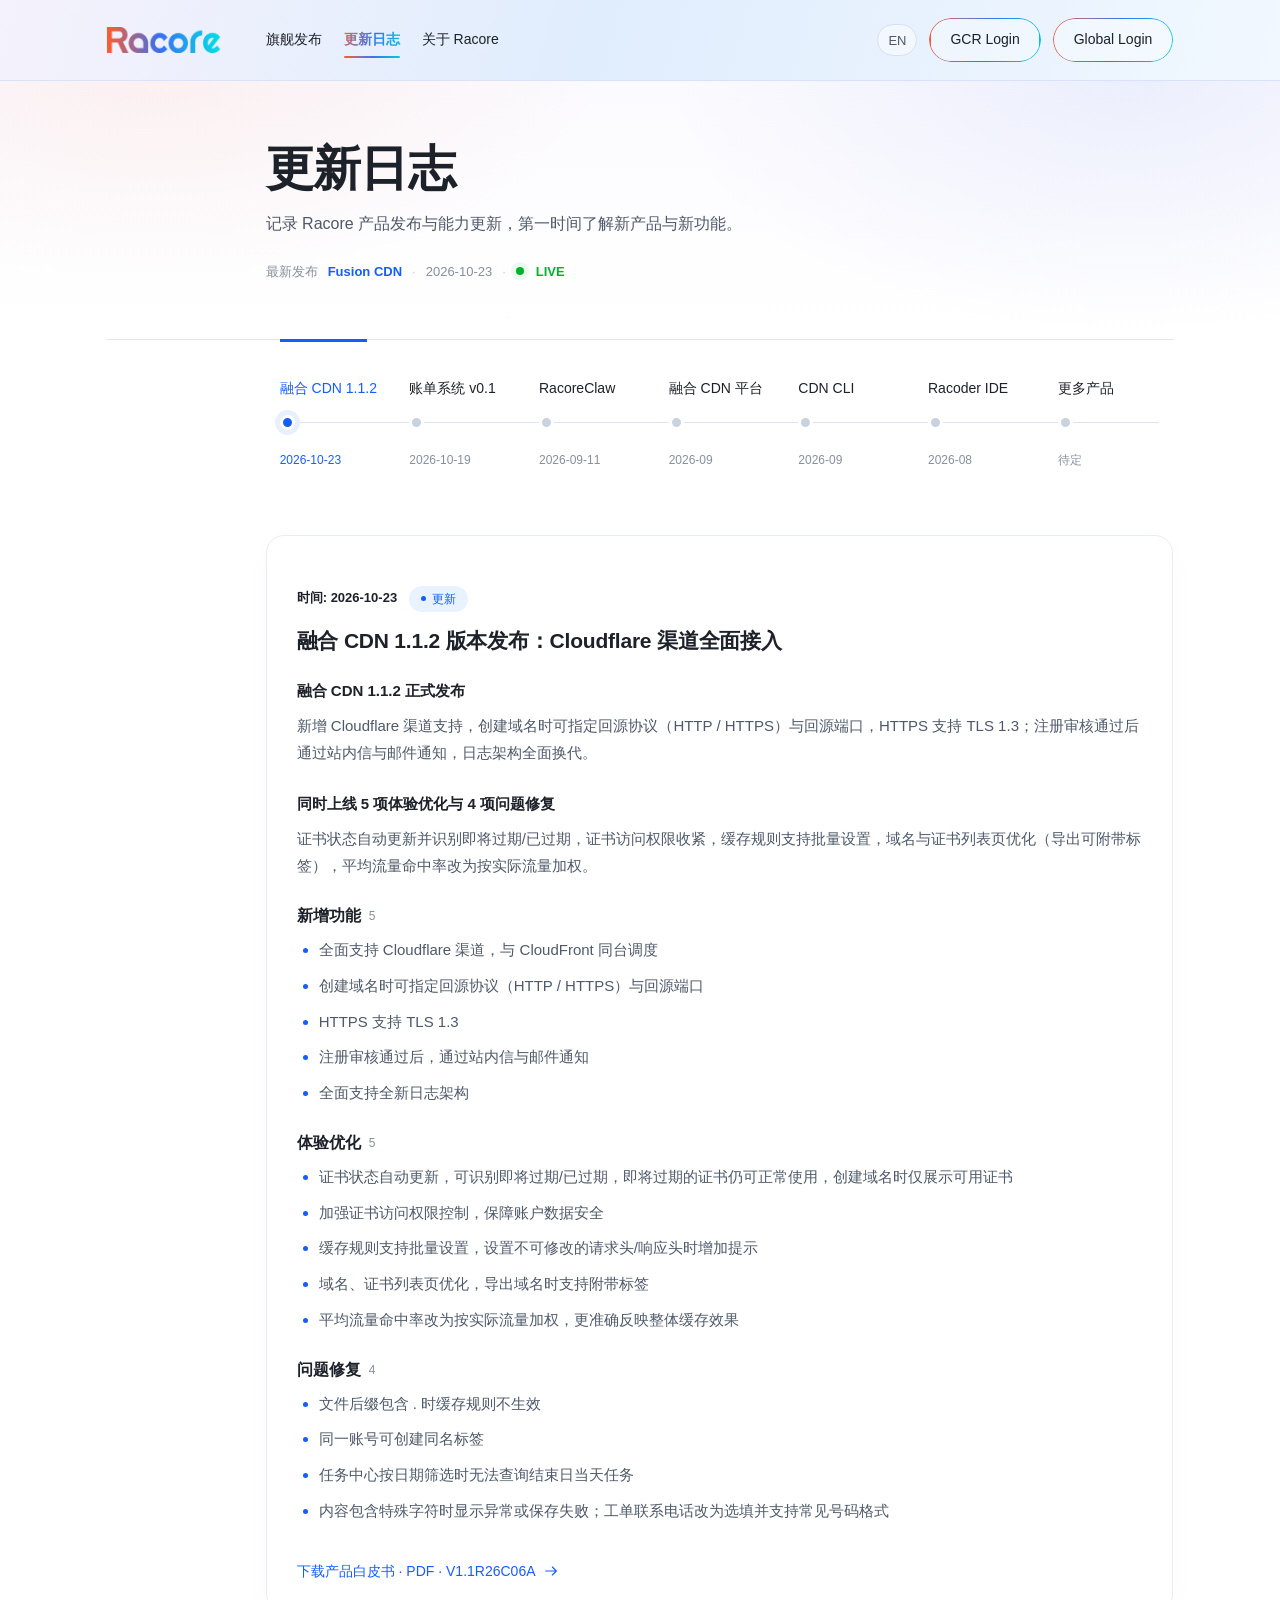
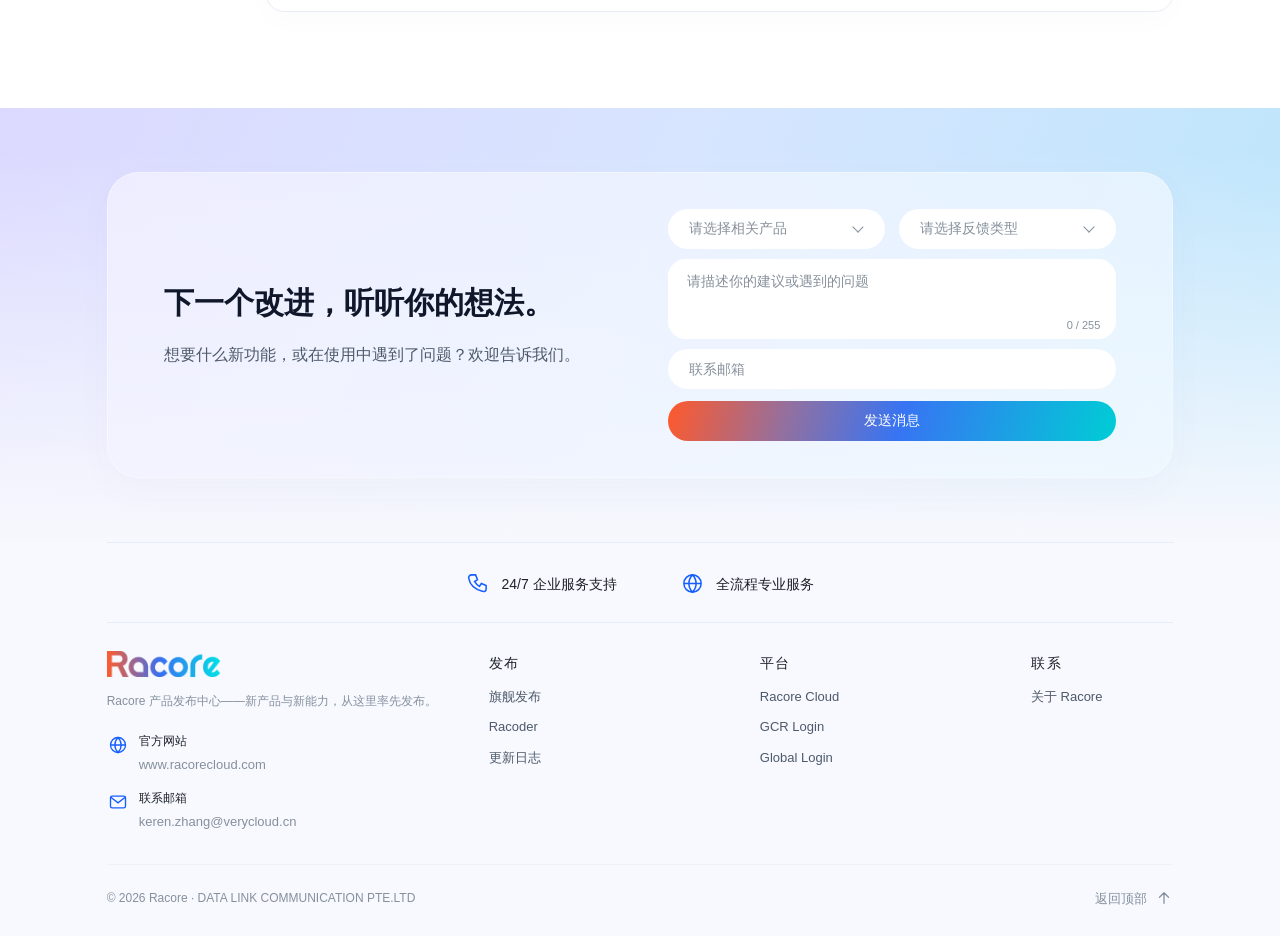
==== commit 8424fd22: "fix(mobile): apply colleague handoff fixes for mobile layout, anchor offsets and card sizing - respo" ====
--- a/changelog.html
+++ b/changelog.html
@@ -1,449 +1,449 @@
-<!DOCTYPE html>
-<html lang="zh-CN">
-<head>
-<meta charset="UTF-8">
-<meta name="viewport" content="width=device-width, initial-scale=1.0">
-<title>Racore — 更新日志 | Changelog</title>
-<meta name="description" content="Racore 更新日志——每一次产品发布与能力更新，按时间记录在这里。">
-<link rel="icon" type="image/svg+xml" href="[data-uri]">
-<link rel="preconnect" href="https://fonts.googleapis.com">
-<link rel="preconnect" href="https://fonts.gstatic.com" crossorigin>
-<link href="https://fonts.googleapis.com/css2?family=Inter+Tight:wght@300;400;500;600;700;800;900&family=Noto+Sans+SC:wght@400;500;700;900&display=swap" rel="stylesheet">
-<style>
-/* ============================================================
-   RACORE CHANGELOG — tokens shared with index.html (Racore_W aligned)
-   ============================================================ */
-:root{
-  --page-bg:#FFFFFF;
-  --bg-soft:#FAF9FC;
-  --ink:#1D2129;
-  --ink-2:#4E5969;
-  --ink-3:#86909C;
-  --line:#E5E7EB;
-  --line-2:#F0F1F3;
-  --brand:#517AEB;
-  --brand-ghost:rgba(81,122,235,.10);
-  --live:#3ECF8E;
-  --g1:#F75D36; --g2:#A86C8D; --g3:#517AEB; --g4:#2CB6EE; --g5:#1BD0EA;
-  --racore-grad:linear-gradient(135deg,#F75D36 0%,#A86C8D 28%,#517AEB 48%,#2CB6EE 74%,#1BD0EA 100%);
-  --radius:14px;
-  --radius-lg:20px;
-  --sans:"PingFang SC","苹方",Inter,"Microsoft YaHei",Arial,sans-serif;
-  --mono:"SF Mono","Monaco","Menlo","Consolas",ui-monospace,monospace;
-}
-*{margin:0;padding:0;box-sizing:border-box}
-html{scroll-behavior:smooth}
-body{
-  font-family:var(--sans);
-  background:var(--page-bg);
-  color:var(--ink-2);
-  -webkit-font-smoothing:antialiased;
-  line-height:1.75;
-  overflow-x:hidden;
-}
-::selection{background:rgba(81,122,235,.22);color:var(--ink)}
-a{color:inherit;text-decoration:none}
-:focus-visible{outline:2px solid var(--brand);outline-offset:2px;border-radius:4px}
-.mono{font-family:var(--mono)}
-
-/* ---------- top bar (same as index.html) ---------- */
-.bar{
-  position:sticky;top:0;z-index:50;
-  background:rgba(255,255,255,.82);
-  backdrop-filter:saturate(1.4) blur(12px);
-  border-bottom:1px solid transparent;
-  transition:border-color .3s ease,box-shadow .3s ease;
-}
-.bar.scrolled{border-bottom:1px solid var(--line);box-shadow:0 6px 24px -12px rgba(29,33,41,.14)}
-.bar-in{max-width:1240px;margin:0 auto;height:68px;display:flex;align-items:center;gap:24px;padding:0 24px}
-.brand{display:flex;align-items:center;gap:10px;font-weight:800;font-size:22px;letter-spacing:-.01em;color:var(--ink)}
-.brand span{
-  background:var(--racore-grad);
-  -webkit-background-clip:text;background-clip:text;
-  -webkit-text-fill-color:transparent;color:transparent;
-}
-.nav{display:flex;gap:2px;margin-left:8px}
-.nav a{padding:8px 15px;border-radius:999px;font-size:15px;font-weight:500;color:var(--ink);transition:background .15s,color .15s}
-.nav a:hover{background:var(--brand-ghost);color:var(--brand)}
-.nav a.on{background:var(--brand-ghost);color:var(--brand);font-weight:600}
-.bar-right{margin-left:auto;display:flex;align-items:center;gap:10px}
-
-/* ---------- buttons (same as index.html) ---------- */
-.btn{
-  display:inline-flex;align-items:center;gap:8px;
-  font-size:14px;font-weight:600;border-radius:999px;padding:0 24px;
-  border:1.5px solid transparent;cursor:pointer;transition:all .18s;white-space:nowrap;
-  height:44px;line-height:1;box-sizing:border-box;
-}
-.btn .arrow{transition:transform .15s}
-.btn:hover .arrow{transform:translateX(3px)}
-.btn-grad{
-  position:relative;color:#fff;border:none;font-weight:700;
-  background:var(--racore-grad);background-size:160% 160%;background-position:0% 50%;
-  isolation:isolate;
-  transition:background-position .5s ease,transform .2s ease,box-shadow .28s ease;
-}
-.btn-grad:hover{transform:translateY(-1px);background-position:100% 50%;box-shadow:0 12px 28px -8px rgba(81,122,235,.45)}
-.btn-grad span{color:#fff;position:relative;z-index:1}
-.btn-ghost{position:relative;background:transparent;color:var(--ink);border:1.5px solid transparent;height:40px;padding:0 18px;font-weight:500}
-.btn-ghost::before{
-  content:"";position:absolute;inset:0;border-radius:inherit;padding:1.5px;
-  background:var(--racore-grad);
-  -webkit-mask:linear-gradient(#000 0 0) content-box,linear-gradient(#000 0 0);
-  -webkit-mask-composite:xor;mask-composite:exclude;
-  pointer-events:none;
-}
-.btn-ghost:hover{transform:translateY(-1px);box-shadow:0 8px 20px -8px rgba(81,122,235,.35)}
-.btn-ghost:hover span{
-  background:var(--racore-grad);
-  -webkit-background-clip:text;background-clip:text;
-  -webkit-text-fill-color:transparent;color:transparent;
-}
-.btn-line{border:1.5px solid var(--line);background:#fff;color:var(--ink)}
-.btn-line:hover{border-color:var(--brand);color:var(--brand)}
-.lang{
-  font-family:var(--mono);font-size:12px;color:var(--ink-3);
-  border:1px solid var(--line);border-radius:999px;padding:6px 13px;background:transparent;cursor:pointer;
-  transition:color .15s,border-color .15s;
-}
-.lang:hover{color:var(--brand);border-color:var(--brand)}
-
-/* ---------- page head ---------- */
-.page-head{
-  position:relative;overflow:hidden;
-  border-bottom:1px solid var(--line-2);
-  background:
-    radial-gradient(760px 380px at 12% -10%, rgba(247,93,54,.07), transparent 60%),
-    radial-gradient(760px 420px at 88% 0%, rgba(81,122,235,.09), transparent 60%),
-    linear-gradient(180deg,#FBFAFE 0%,var(--page-bg) 100%);
-}
-.page-head-in{max-width:860px;margin:0 auto;padding:76px 24px 56px}
-.kicker{
-  display:inline-block;font-size:12px;font-weight:700;letter-spacing:.14em;
-  text-transform:uppercase;margin-bottom:16px;color:var(--brand);
-  background:var(--brand-ghost);padding:7px 15px;border-radius:999px;
-}
-h1.title{font-size:clamp(32px,4.2vw,48px);font-weight:800;line-height:1.15;letter-spacing:-.015em;color:var(--ink)}
-.page-sub{margin-top:14px;font-size:16.5px;color:var(--ink-2);max-width:44em}
-.page-meta{
-  margin-top:22px;display:flex;align-items:center;gap:10px;flex-wrap:wrap;
-  font-family:var(--mono);font-size:12.5px;color:var(--ink-3);
-}
-.page-meta .sep{opacity:.4}
-.page-meta b{color:var(--brand);font-weight:600}
-
-/* ---------- changelog list (DeepSeek-style doc entries) ---------- */
-.log-in{max-width:860px;margin:0 auto;padding:24px 24px 96px}
-.log-entry{padding:8px 0 40px;border-bottom:1px solid var(--line);position:relative}
-.log-entry:last-of-type{border-bottom:none}
-.log-date{
-  display:flex;align-items:center;gap:8px;
-  font-family:var(--mono);font-size:13.5px;font-weight:600;color:var(--ink);
-  margin:24px 0 14px;
-}
-.log-date .anchor{
-  font-family:var(--mono);color:var(--ink-3);font-weight:400;font-size:14px;
-  opacity:0;transition:opacity .15s,color .15s;
-}
-.log-entry:hover .anchor,.log-date .anchor:focus-visible{opacity:1}
-.log-date .anchor:hover{color:var(--brand)}
-.log-title{
-  display:flex;align-items:center;gap:12px;flex-wrap:wrap;
-  font-size:21px;font-weight:700;color:var(--ink);letter-spacing:-.01em;
-  margin-bottom:14px;
-}
-.log-pill{
-  font-family:var(--mono);font-size:10.5px;font-weight:700;letter-spacing:.1em;
-  border-radius:999px;padding:4px 11px;flex:none;
-}
-.log-pill.launch{background:var(--racore-grad);color:#fff;display:inline-flex;align-items:center;gap:6px;box-shadow:0 3px 10px -3px rgba(81,122,235,.45)}
-.log-pill.launch .status-dot{margin:0;width:6px;height:6px}
-.log-pill.update{background:var(--brand-ghost);color:var(--brand)}
-.log-pill.soon{background:transparent;border:1px dashed var(--line);color:var(--ink-3);letter-spacing:.1em}
-.status-dot{
-  display:inline-block;width:8px;height:8px;border-radius:50%;background:var(--live);
-  vertical-align:1px;margin-right:6px;animation:statusPulse 1.8s ease-out infinite;
-}
-@keyframes statusPulse{
-  0%{box-shadow:0 0 0 0 rgba(62,207,142,.45)}
-  70%{box-shadow:0 0 0 8px rgba(62,207,142,0)}
-  100%{box-shadow:0 0 0 0 rgba(62,207,142,0)}
-}
-.log-body p{font-size:15.5px;color:var(--ink-2);line-height:1.85;margin-bottom:12px;max-width:46em}
-.log-body ul{margin:6px 0 14px;padding-left:22px;max-width:46em}
-.log-body li{font-size:15px;color:var(--ink-2);line-height:1.8;margin-bottom:6px}
-.log-body li::marker{color:var(--g4)}
-.log-body code{
-  font-family:var(--mono);font-size:13px;background:var(--bg-soft);border:1px solid var(--line);
-  border-radius:6px;padding:2px 7px;color:var(--brand);
-}
-.log-body strong{color:var(--ink);font-weight:700}
-.log-link{
-  display:inline-flex;align-items:center;gap:7px;
-  font-size:14px;font-weight:700;color:var(--brand);margin-top:10px;
-}
-.log-link .arrow{transition:transform .15s}
-.log-link:hover .arrow{transform:translateX(4px)}
-.log-entry.soon .log-body p{color:var(--ink-3)}
-.log-more{margin-top:44px;text-align:center;font-size:14.5px;color:var(--ink-3)}
-.log-more b{color:var(--brand);font-weight:700}
-.log-more a:hover b{text-decoration:underline}
-
-/* ---------- bottom CTA strip ---------- */
-.cta-strip{
-  background:linear-gradient(135deg,#FFE3D6 0%,#FBDDE8 30%,#E4E0F8 62%,#D8EFFB 100%);
-  text-align:center;padding:72px 24px;
-}
-.cta-strip h2{font-size:clamp(24px,3vw,34px);font-weight:800;letter-spacing:-.015em;color:var(--ink)}
-.cta-strip p{margin:12px auto 0;max-width:32em;color:var(--ink-2);font-size:15.5px}
-.cta-row{display:flex;gap:14px;justify-content:center;margin-top:28px;flex-wrap:wrap}
-.cta-row .btn{height:48px;padding:0 28px;font-size:15px}
-.btn-white{background:#fff;border:1.5px solid rgba(255,255,255,.9);color:var(--ink);font-weight:600;box-shadow:0 10px 26px -12px rgba(29,33,41,.3)}
-.btn-white:hover{transform:translateY(-1px);border-color:#fff;box-shadow:0 14px 30px -12px rgba(29,33,41,.35)}
-
-/* ---------- footer (same as index.html) ---------- */
-footer{background:var(--page-bg);border-top:1px solid var(--line);padding:60px 24px 36px;color:var(--ink-2)}
-.foot-in{max-width:1240px;margin:0 auto}
-.foot-grid{display:grid;grid-template-columns:2fr 1fr 1fr 1fr;gap:32px}
-.foot-brand{display:flex;align-items:center;gap:10px;color:var(--ink);font-weight:800;font-size:18px}
-.foot-brand span{
-  background:var(--racore-grad);-webkit-background-clip:text;background-clip:text;
-  -webkit-text-fill-color:transparent;
-}
-.foot-tag{margin-top:12px;font-size:14px;max-width:32ch;line-height:1.75;color:var(--ink-3)}
-.foot-col h5{font-size:12px;letter-spacing:.12em;text-transform:uppercase;color:var(--ink-3);margin-bottom:14px;font-weight:700}
-.foot-col a{display:block;font-size:14px;padding:5px 0;color:var(--ink-2);transition:color .15s}
-.foot-col a:hover{color:var(--brand)}
-.foot-bottom{
-  margin-top:48px;padding-top:22px;border-top:1px solid var(--line-2);
-  display:flex;justify-content:space-between;align-items:center;gap:16px;flex-wrap:wrap;
-  font-size:13px;color:var(--ink-3);
-}
-
-/* ---------- responsive ---------- */
-@media (max-width:720px){
-  .nav{display:none}
-  .bar-in{gap:10px;flex-wrap:wrap;height:auto;padding:12px 16px}
-  .bar-right{margin-left:auto;flex-wrap:wrap;gap:8px}
-  .page-head-in{padding:56px 18px 40px}
-  .log-in{padding:16px 18px 72px}
-  .log-title{font-size:18px}
-  .cta-strip{padding:56px 18px}
-  .foot-grid{grid-template-columns:1fr 1fr}
-}
-@media (prefers-reduced-motion:reduce){
-  html{scroll-behavior:auto}
-  .status-dot{animation:none}
-  *{transition:none!important;animation:none!important}
-}
-</style>
-<link rel="stylesheet" href="navigation-theme.css"><link rel="stylesheet" href="changelog-timeline.css"><link rel="stylesheet" href="footer-polish.css"><link rel="stylesheet" href="button-consistency.css"><link rel="stylesheet" href="content-width.css"><link rel="stylesheet" href="shared-header.css"><link rel="stylesheet" href="footer-corporate.css"><link rel="stylesheet" href="next-release.css"><link rel="stylesheet" href="product-feedback.css?v=20261104-email-white"><link rel="stylesheet" href="ui-consistency.css"><link rel="stylesheet" href="responsive-fixes.css"><link rel="stylesheet" href="feedback-consistency.css?v=20261105"></head>
-<body>
-
-<!-- ============ TOP BAR ============ -->
-<header class="bar" id="top">
-  <div class="bar-in">
-    <a class="brand" href="index.html" aria-label="Racore home">
-      <img src="assets/racore-logo.webp" alt="Racore" width="114" height="42">
-    </a>
-    <button class="menu-toggle" type="button" aria-label="Open menu" aria-expanded="false" aria-controls="primary-nav"><span></span><span></span><span></span></button>
-    <nav class="nav" id="primary-nav" aria-label="Primary">
-      <a href="index.html#featured" data-i18n="nav.featured">旗舰发布</a>
-      <a href="changelog.html" class="on" aria-current="page" data-i18n="nav.changelog">更新日志</a>
-      <a href="index.html#about" data-i18n="nav.about">关于 Racore</a>
-    </nav>
-    <div class="bar-right">
-      <button class="lang" id="langToggle" aria-label="Switch language">EN</button>
-      <a class="btn btn-ghost" href="https://login.iverycloud.com/"><span>GCR Login</span></a>
-      <a class="btn btn-ghost" href="https://login.racorecloud.com/"><span>Global Login</span></a>
-    </div>
-  </div>
-</header>
-
-<!-- ============ PAGE HEAD ============ -->
-<section class="page-head" id="log">
-  <div class="page-head-in">
-
-    <h1 class="title" data-i18n="log.title">更新日志</h1>
-    <p class="page-sub" data-i18n="log.sub">记录 Racore 产品发布与能力更新，第一时间了解新产品与新功能。</p>
-    <div class="page-meta">
-      <span data-i18n="log.latest">最新发布</span><b id="metaLatest">Racoder</b>
-      <span class="sep">·</span><span class="mono" id="metaDate">2026-08</span>
-      <span class="sep">·</span><span id="metaStatus"><span class="status-dot"></span><b>LIVE</b></span>
-    </div>
-  </div>
-</section>
-
-<!-- ============ CHANGELOG LIST ============ -->
-<main class="log-in">
-  <div id="logList"><!-- rendered by JS from UPDATES (data.js) --></div>
-
-</main>
-
-<!-- ============ CTA STRIP ============ -->
-<section class="cta-soft next-release" id="next-release"><div class="release-panel"></div></section>
-
-<!-- ============ FOOTER ============ -->
-<footer>
-  <div class="foot-in">
-    <div class="foot-grid">
-      <div>
-        <a class="foot-brand" href="index.html" aria-label="Racore home"><img src="assets/racore-logo.webp" alt="Racore" width="114" height="42"></a>
-        <p class="foot-tag" data-i18n="ft.tag">Racore 产品发布中心——新产品与新能力，从这里率先发布。</p>
-      </div>
-      <div class="foot-col">
-        <h5 data-i18n="ft.c1">发布</h5>
-        <a href="index.html#featured" data-i18n="nav.featured">旗舰发布</a>
-        <a href="https://racoder.verycloud.cn/profile">Racoder</a>
-        <a href="#log" data-i18n="nav.changelog">更新日志</a>
-      </div>
-      <div class="foot-col">
-        <h5 data-i18n="ft.c2">平台</h5>
-        <a href="https://www.racorecloud.com/">Racore Cloud</a>
-        <a href="https://login.iverycloud.com/">GCR Login</a>
-        <a href="https://login.racorecloud.com/">Global Login</a>
-      </div>
-      <div class="foot-col">
-        <h5 data-i18n="ft.c3">联系</h5>
-        <a href="index.html#about" data-i18n="nav.about">关于 Racore</a>
-      </div>
-    </div>
-    <div class="foot-bottom">
-      <span>© 2026 Racore · DATA LINK COMMUNICATION PTE.LTD</span>
-      <button class="lang" id="langToggle2" aria-label="Switch language">EN</button>
-    </div>
-  </div>
-</footer>
-
-<script src="data.js"></script>
-<script>
-/* ============================================================
-   I18N — 默认中文，右上角切换 EN（与 index.html 共用 localStorage key）
-   ============================================================ */
-const I18N = {
-  zh: {
-    "nav.featured":"旗舰发布","nav.changelog":"更新日志","nav.about":"关于 Racore",
-    "log.kicker":"Changelog",
-    "log.title":"更新日志",
-    "log.sub":"记录 Racore 产品发布与能力更新，第一时间了解新产品与新功能。",
-    "log.latest":"最新发布",
-    "log.datePrefix":"时间: ",
-    "log.type.LAUNCH":"发布","log.type.UPDATE":"更新","log.type.SOON":"预告",
-    "log.hint":'有什么期待看到的新能力？<a href="mailto:keren.zhang@verycloud.cn"><b>告诉我们</b></a>——路线图由使用它的人共同塑造。',
-    "cta.h":"回到发布中心，看看旗舰产品。",
-    "cta.p":"最新发布已记录在上——回到发布中心看看旗舰产品，或关注下一个发布。",
-    "cta.b1":"返回发布中心","cta.b2":"邮件联系我们",
-    "ft.tag":"Racore 产品发布中心——新产品与新能力，从这里率先发布。",
-    "ft.c1":"发布","ft.c2":"平台","ft.c3":"联系","ft.contact":"联系我们"
-  },
-  en: {
-    "nav.featured":"Featured","nav.changelog":"Changelog","nav.about":"About",
-    "log.kicker":"Changelog",
-    "log.title":"Changelog",
-    "log.sub":"Track Racore product releases and updates, with new features announced here first.",
-    "log.latest":"Latest release",
-    "log.datePrefix":"Date: ",
-    "log.type.LAUNCH":"LAUNCH","log.type.UPDATE":"UPDATE","log.type.SOON":"SOON",
-    "log.hint":'Have something you\'d like to see next? <a href="mailto:keren.zhang@verycloud.cn"><b>Tell us</b></a> — the roadmap is shaped by the people who use it.',
-    "cta.h":"Back to the launch hub — see what's live.",
-    "cta.p":"Every launch is logged here the moment it ships — head back to the hub, or follow for the next one.",
-    "cta.b1":"Back to launch hub","cta.b2":"Email the team",
-    "ft.tag":"Racore's product launch hub — new products and capabilities, announced here first.",
-    "ft.c1":"Launches","ft.c2":"Platform","ft.c3":"Contact","ft.contact":"Contact us"
-  }
-};
-
-let lang = "zh";
-try { lang = localStorage.getItem("racore-lang") || "zh"; } catch(e){}
-const dict = () => I18N[lang] || I18N.zh;
-const esc = s => String(s).replace(/&/g,"&amp;").replace(/</g,"&lt;").replace(/>/g,"&gt;").replace(/"/g,"&quot;");
-
-/* ---------- render changelog entries (DeepSeek-style) ---------- */
-function renderLog(){
-  const d = dict();
-  const list = document.getElementById("logList");
-  const seenIds = {};
-  list.innerHTML = UPDATES.map(u => {
-    const title = u.title[lang] || u.title.en || u.title.zh;
-    const typeLabel = d["log.type." + u.type] || u.type;
-    const pillCls = u.type.toLowerCase();
-    const pill = u.type === "LAUNCH"
-      ? '<span class="log-pill launch"><span class="status-dot"></span>' + esc(typeLabel) + '</span>'
-      : '<span class="log-pill ' + pillCls + '">' + esc(typeLabel) + '</span>';
-    const paras = (u.body && (u.body[lang] || u.body.en || u.body.zh) || [])
-      .map(p => "<p>" + p + "</p>").join("");
-    const items = u.bullets && (u.bullets[lang] || u.bullets.en || u.bullets.zh) || [];
-    const groups = [
-      {title:lang === 'zh' ? '新增功能' : 'New features', pattern:/^(?:新增：|New:\s*)/i},
-      {title:lang === 'zh' ? '体验优化' : 'Improvements', pattern:/^(?:优化：|Improved:\s*)/i},
-      {title:lang === 'zh' ? '问题修复' : 'Fixes', pattern:/^(?:修复：|Fixed:\s*)/i}
-    ];
-    const categorized = groups.map(g => ({...g, items:items.filter(b => g.pattern.test(b))})).filter(g => g.items.length);
-    const other = items.filter(b => !groups.some(g => g.pattern.test(b)));
-    const listMarkup = rows => '<ul>' + rows.map(b => '<li>' + b + '</li>').join('') + '</ul>';
-    const bullets = categorized.map(g => '<section class="log-detail-group"><h4>' + g.title + '<span>' + g.items.length + '</span></h4>' + listMarkup(g.items.map(b => b.replace(g.pattern,''))) + '</section>').join('') + (other.length ? listMarkup(other) : '');
-    let link = "";
-    if (u.link && u.link.href){
-      const label = (u.link[lang] || u.link.en || u.link.zh) + (/\.pdf(?:$|[?#])/i.test(u.link.href) ? ' · PDF · V1.1R26C06A' : '');
-      link = '<a class="log-link" href="' + u.link.href + '"><span>' + esc(label) + '</span><span class="arrow">→</span></a>';
-    }
-    let anchorId = "u-" + u.date.replace(/[^0-9A-Za-z-]/g,"");
-    if (seenIds[anchorId]){ seenIds[anchorId]++; anchorId += "-" + seenIds[anchorId]; }
-    else { seenIds[anchorId] = 1; }
-    return '<article class="log-entry' + (u.type === "SOON" ? " soon" : "") + '" id="' + anchorId + '">' +
-      '<h2 class="log-date"><span>' + esc(d["log.datePrefix"]) + '<span class="mono">' + esc(u.date) + '</span></span>' +
-      pill + '</h2>' +
-      '<h3 class="log-title"><span>' + title + "</span></h3>" +
-      '<div class="log-body">' + paras + bullets + link + '</div>' +
-    '</article>';
-  }).join("");
-}
-
-/* ---------- page meta from latest release ---------- */
-function renderMeta(){
-  const rel = latestRelease();
-  document.getElementById("metaLatest").textContent = rel.product;
-  document.getElementById("metaDate").textContent = rel.date;
-  document.querySelector("#metaStatus b").textContent = rel.type === "SOON" ? "SOON" : "LIVE";
-  document.title = (lang === "zh")
-    ? "Racore — 更新日志 | Changelog"
-    : "Racore — Changelog | 更新日志";
-}
-
-/* ---------- language switching ---------- */
-function setLang(l){
-  lang = l;
-  document.documentElement.lang = (l === "zh") ? "zh-CN" : "en";
-  const d = dict();
-  document.querySelectorAll("[data-i18n]").forEach(el => {
-    const k = el.getAttribute("data-i18n");
-    if (d[k] != null) el.textContent = d[k];
-  });
-  document.querySelectorAll("[data-i18n-html]").forEach(el => {
-    const k = el.getAttribute("data-i18n-html");
-    if (d[k] != null) el.innerHTML = d[k];
-  });
-  renderLog();
-  renderMeta();
-  const label = (l === "zh") ? "EN" : "中文";
-  document.getElementById("langToggle").textContent = label;
-  document.getElementById("langToggle2").textContent = label;
-  try { localStorage.setItem("racore-lang", l); } catch(e){}
-}
-function toggleLang(){ setLang(lang === "zh" ? "en" : "zh"); }
-document.getElementById("langToggle").addEventListener("click", toggleLang);
-document.getElementById("langToggle2").addEventListener("click", toggleLang);
-
-/* ---------- navbar shadow on scroll ---------- */
-(function(){
-  const bar = document.querySelector('.bar');
-  if(!bar) return;
-  function onScroll(){ bar.classList.toggle('scrolled', window.scrollY > 10); }
-  window.addEventListener('scroll', onScroll, {passive:true});
-  onScroll();
-})();
-
-setLang(lang);
-</script>
-<script src="changelog-timeline.js"></script><script src="footer-polish.js"></script><script>document.querySelector(".menu-toggle").addEventListener("click",function(){this.setAttribute("aria-expanded",String(this.getAttribute("aria-expanded")!=="true"))})</script><script src="footer-corporate.js"></script><script src="product-feedback.js"></script><script src="page-i18n-fixes.js"></script></body>
-</html>
+<!DOCTYPE html>
+<html lang="zh-CN">
+<head>
+<meta charset="UTF-8">
+<meta name="viewport" content="width=device-width, initial-scale=1.0">
+<title>Racore — 更新日志 | Changelog</title>
+<meta name="description" content="Racore 更新日志——每一次产品发布与能力更新，按时间记录在这里。">
+<link rel="icon" type="image/svg+xml" href="[data-uri]">
+<link rel="preconnect" href="https://fonts.googleapis.com">
+<link rel="preconnect" href="https://fonts.gstatic.com" crossorigin>
+<link href="https://fonts.googleapis.com/css2?family=Inter+Tight:wght@300;400;500;600;700;800;900&family=Noto+Sans+SC:wght@400;500;700;900&display=swap" rel="stylesheet">
+<style>
+/* ============================================================
+   RACORE CHANGELOG — tokens shared with index.html (Racore_W aligned)
+   ============================================================ */
+:root{
+  --page-bg:#FFFFFF;
+  --bg-soft:#FAF9FC;
+  --ink:#1D2129;
+  --ink-2:#4E5969;
+  --ink-3:#86909C;
+  --line:#E5E7EB;
+  --line-2:#F0F1F3;
+  --brand:#517AEB;
+  --brand-ghost:rgba(81,122,235,.10);
+  --live:#3ECF8E;
+  --g1:#F75D36; --g2:#A86C8D; --g3:#517AEB; --g4:#2CB6EE; --g5:#1BD0EA;
+  --racore-grad:linear-gradient(135deg,#F75D36 0%,#A86C8D 28%,#517AEB 48%,#2CB6EE 74%,#1BD0EA 100%);
+  --radius:14px;
+  --radius-lg:20px;
+  --sans:"PingFang SC","苹方",Inter,"Microsoft YaHei",Arial,sans-serif;
+  --mono:"SF Mono","Monaco","Menlo","Consolas",ui-monospace,monospace;
+}
+*{margin:0;padding:0;box-sizing:border-box}
+html{scroll-behavior:smooth}
+body{
+  font-family:var(--sans);
+  background:var(--page-bg);
+  color:var(--ink-2);
+  -webkit-font-smoothing:antialiased;
+  line-height:1.75;
+  overflow-x:hidden;
+}
+::selection{background:rgba(81,122,235,.22);color:var(--ink)}
+a{color:inherit;text-decoration:none}
+:focus-visible{outline:2px solid var(--brand);outline-offset:2px;border-radius:4px}
+.mono{font-family:var(--mono)}
+
+/* ---------- top bar (same as index.html) ---------- */
+.bar{
+  position:sticky;top:0;z-index:50;
+  background:rgba(255,255,255,.82);
+  backdrop-filter:saturate(1.4) blur(12px);
+  border-bottom:1px solid transparent;
+  transition:border-color .3s ease,box-shadow .3s ease;
+}
+.bar.scrolled{border-bottom:1px solid var(--line);box-shadow:0 6px 24px -12px rgba(29,33,41,.14)}
+.bar-in{max-width:1240px;margin:0 auto;height:68px;display:flex;align-items:center;gap:24px;padding:0 24px}
+.brand{display:flex;align-items:center;gap:10px;font-weight:800;font-size:22px;letter-spacing:-.01em;color:var(--ink)}
+.brand span{
+  background:var(--racore-grad);
+  -webkit-background-clip:text;background-clip:text;
+  -webkit-text-fill-color:transparent;color:transparent;
+}
+.nav{display:flex;gap:2px;margin-left:8px}
+.nav a{padding:8px 15px;border-radius:999px;font-size:15px;font-weight:500;color:var(--ink);transition:background .15s,color .15s}
+.nav a:hover{background:var(--brand-ghost);color:var(--brand)}
+.nav a.on{background:var(--brand-ghost);color:var(--brand);font-weight:600}
+.bar-right{margin-left:auto;display:flex;align-items:center;gap:10px}
+
+/* ---------- buttons (same as index.html) ---------- */
+.btn{
+  display:inline-flex;align-items:center;gap:8px;
+  font-size:14px;font-weight:600;border-radius:999px;padding:0 24px;
+  border:1.5px solid transparent;cursor:pointer;transition:all .18s;white-space:nowrap;
+  height:44px;line-height:1;box-sizing:border-box;
+}
+.btn .arrow{transition:transform .15s}
+.btn:hover .arrow{transform:translateX(3px)}
+.btn-grad{
+  position:relative;color:#fff;border:none;font-weight:700;
+  background:var(--racore-grad);background-size:160% 160%;background-position:0% 50%;
+  isolation:isolate;
+  transition:background-position .5s ease,transform .2s ease,box-shadow .28s ease;
+}
+.btn-grad:hover{transform:translateY(-1px);background-position:100% 50%;box-shadow:0 12px 28px -8px rgba(81,122,235,.45)}
+.btn-grad span{color:#fff;position:relative;z-index:1}
+.btn-ghost{position:relative;background:transparent;color:var(--ink);border:1.5px solid transparent;height:40px;padding:0 18px;font-weight:500}
+.btn-ghost::before{
+  content:"";position:absolute;inset:0;border-radius:inherit;padding:1.5px;
+  background:var(--racore-grad);
+  -webkit-mask:linear-gradient(#000 0 0) content-box,linear-gradient(#000 0 0);
+  -webkit-mask-composite:xor;mask-composite:exclude;
+  pointer-events:none;
+}
+.btn-ghost:hover{transform:translateY(-1px);box-shadow:0 8px 20px -8px rgba(81,122,235,.35)}
+.btn-ghost:hover span{
+  background:var(--racore-grad);
+  -webkit-background-clip:text;background-clip:text;
+  -webkit-text-fill-color:transparent;color:transparent;
+}
+.btn-line{border:1.5px solid var(--line);background:#fff;color:var(--ink)}
+.btn-line:hover{border-color:var(--brand);color:var(--brand)}
+.lang{
+  font-family:var(--mono);font-size:12px;color:var(--ink-3);
+  border:1px solid var(--line);border-radius:999px;padding:6px 13px;background:transparent;cursor:pointer;
+  transition:color .15s,border-color .15s;
+}
+.lang:hover{color:var(--brand);border-color:var(--brand)}
+
+/* ---------- page head ---------- */
+.page-head{
+  position:relative;overflow:hidden;
+  border-bottom:1px solid var(--line-2);
+  background:
+    radial-gradient(760px 380px at 12% -10%, rgba(247,93,54,.07), transparent 60%),
+    radial-gradient(760px 420px at 88% 0%, rgba(81,122,235,.09), transparent 60%),
+    linear-gradient(180deg,#FBFAFE 0%,var(--page-bg) 100%);
+}
+.page-head-in{max-width:860px;margin:0 auto;padding:76px 24px 56px}
+.kicker{
+  display:inline-block;font-size:12px;font-weight:700;letter-spacing:.14em;
+  text-transform:uppercase;margin-bottom:16px;color:var(--brand);
+  background:var(--brand-ghost);padding:7px 15px;border-radius:999px;
+}
+h1.title{font-size:clamp(32px,4.2vw,48px);font-weight:800;line-height:1.15;letter-spacing:-.015em;color:var(--ink)}
+.page-sub{margin-top:14px;font-size:16.5px;color:var(--ink-2);max-width:44em}
+.page-meta{
+  margin-top:22px;display:flex;align-items:center;gap:10px;flex-wrap:wrap;
+  font-family:var(--mono);font-size:12.5px;color:var(--ink-3);
+}
+.page-meta .sep{opacity:.4}
+.page-meta b{color:var(--brand);font-weight:600}
+
+/* ---------- changelog list (DeepSeek-style doc entries) ---------- */
+.log-in{max-width:860px;margin:0 auto;padding:24px 24px 96px}
+.log-entry{padding:8px 0 40px;border-bottom:1px solid var(--line);position:relative}
+.log-entry:last-of-type{border-bottom:none}
+.log-date{
+  display:flex;align-items:center;gap:8px;
+  font-family:var(--mono);font-size:13.5px;font-weight:600;color:var(--ink);
+  margin:24px 0 14px;
+}
+.log-date .anchor{
+  font-family:var(--mono);color:var(--ink-3);font-weight:400;font-size:14px;
+  opacity:0;transition:opacity .15s,color .15s;
+}
+.log-entry:hover .anchor,.log-date .anchor:focus-visible{opacity:1}
+.log-date .anchor:hover{color:var(--brand)}
+.log-title{
+  display:flex;align-items:center;gap:12px;flex-wrap:wrap;
+  font-size:21px;font-weight:700;color:var(--ink);letter-spacing:-.01em;
+  margin-bottom:14px;
+}
+.log-pill{
+  font-family:var(--mono);font-size:10.5px;font-weight:700;letter-spacing:.1em;
+  border-radius:999px;padding:4px 11px;flex:none;
+}
+.log-pill.launch{background:var(--racore-grad);color:#fff;display:inline-flex;align-items:center;gap:6px;box-shadow:0 3px 10px -3px rgba(81,122,235,.45)}
+.log-pill.launch .status-dot{margin:0;width:6px;height:6px}
+.log-pill.update{background:var(--brand-ghost);color:var(--brand)}
+.log-pill.soon{background:transparent;border:1px dashed var(--line);color:var(--ink-3);letter-spacing:.1em}
+.status-dot{
+  display:inline-block;width:8px;height:8px;border-radius:50%;background:var(--live);
+  vertical-align:1px;margin-right:6px;animation:statusPulse 1.8s ease-out infinite;
+}
+@keyframes statusPulse{
+  0%{box-shadow:0 0 0 0 rgba(62,207,142,.45)}
+  70%{box-shadow:0 0 0 8px rgba(62,207,142,0)}
+  100%{box-shadow:0 0 0 0 rgba(62,207,142,0)}
+}
+.log-body p{font-size:15.5px;color:var(--ink-2);line-height:1.85;margin-bottom:12px;max-width:46em}
+.log-body ul{margin:6px 0 14px;padding-left:22px;max-width:46em}
+.log-body li{font-size:15px;color:var(--ink-2);line-height:1.8;margin-bottom:6px}
+.log-body li::marker{color:var(--g4)}
+.log-body code{
+  font-family:var(--mono);font-size:13px;background:var(--bg-soft);border:1px solid var(--line);
+  border-radius:6px;padding:2px 7px;color:var(--brand);
+}
+.log-body strong{color:var(--ink);font-weight:700}
+.log-link{
+  display:inline-flex;align-items:center;gap:7px;
+  font-size:14px;font-weight:700;color:var(--brand);margin-top:10px;
+}
+.log-link .arrow{transition:transform .15s}
+.log-link:hover .arrow{transform:translateX(4px)}
+.log-entry.soon .log-body p{color:var(--ink-3)}
+.log-more{margin-top:44px;text-align:center;font-size:14.5px;color:var(--ink-3)}
+.log-more b{color:var(--brand);font-weight:700}
+.log-more a:hover b{text-decoration:underline}
+
+/* ---------- bottom CTA strip ---------- */
+.cta-strip{
+  background:linear-gradient(135deg,#FFE3D6 0%,#FBDDE8 30%,#E4E0F8 62%,#D8EFFB 100%);
+  text-align:center;padding:72px 24px;
+}
+.cta-strip h2{font-size:clamp(24px,3vw,34px);font-weight:800;letter-spacing:-.015em;color:var(--ink)}
+.cta-strip p{margin:12px auto 0;max-width:32em;color:var(--ink-2);font-size:15.5px}
+.cta-row{display:flex;gap:14px;justify-content:center;margin-top:28px;flex-wrap:wrap}
+.cta-row .btn{height:48px;padding:0 28px;font-size:15px}
+.btn-white{background:#fff;border:1.5px solid rgba(255,255,255,.9);color:var(--ink);font-weight:600;box-shadow:0 10px 26px -12px rgba(29,33,41,.3)}
+.btn-white:hover{transform:translateY(-1px);border-color:#fff;box-shadow:0 14px 30px -12px rgba(29,33,41,.35)}
+
+/* ---------- footer (same as index.html) ---------- */
+footer{background:var(--page-bg);border-top:1px solid var(--line);padding:60px 24px 36px;color:var(--ink-2)}
+.foot-in{max-width:1240px;margin:0 auto}
+.foot-grid{display:grid;grid-template-columns:2fr 1fr 1fr 1fr;gap:32px}
+.foot-brand{display:flex;align-items:center;gap:10px;color:var(--ink);font-weight:800;font-size:18px}
+.foot-brand span{
+  background:var(--racore-grad);-webkit-background-clip:text;background-clip:text;
+  -webkit-text-fill-color:transparent;
+}
+.foot-tag{margin-top:12px;font-size:14px;max-width:32ch;line-height:1.75;color:var(--ink-3)}
+.foot-col h5{font-size:12px;letter-spacing:.12em;text-transform:uppercase;color:var(--ink-3);margin-bottom:14px;font-weight:700}
+.foot-col a{display:block;font-size:14px;padding:5px 0;color:var(--ink-2);transition:color .15s}
+.foot-col a:hover{color:var(--brand)}
+.foot-bottom{
+  margin-top:48px;padding-top:22px;border-top:1px solid var(--line-2);
+  display:flex;justify-content:space-between;align-items:center;gap:16px;flex-wrap:wrap;
+  font-size:13px;color:var(--ink-3);
+}
+
+/* ---------- responsive ---------- */
+@media (max-width:720px){
+  .nav{display:none}
+  .bar-in{gap:10px;flex-wrap:wrap;height:auto;padding:12px 16px}
+  .bar-right{margin-left:auto;flex-wrap:wrap;gap:8px}
+  .page-head-in{padding:56px 18px 40px}
+  .log-in{padding:16px 18px 72px}
+  .log-title{font-size:18px}
+  .cta-strip{padding:56px 18px}
+  .foot-grid{grid-template-columns:1fr 1fr}
+}
+@media (prefers-reduced-motion:reduce){
+  html{scroll-behavior:auto}
+  .status-dot{animation:none}
+  *{transition:none!important;animation:none!important}
+}
+</style>
+<link rel="stylesheet" href="navigation-theme.css"><link rel="stylesheet" href="changelog-timeline.css"><link rel="stylesheet" href="footer-polish.css"><link rel="stylesheet" href="button-consistency.css"><link rel="stylesheet" href="content-width.css"><link rel="stylesheet" href="shared-header.css"><link rel="stylesheet" href="footer-corporate.css?v=20261106-678-contacts"><link rel="stylesheet" href="next-release.css"><link rel="stylesheet" href="product-feedback.css?v=20261104-email-white"><link rel="stylesheet" href="ui-consistency.css"><link rel="stylesheet" href="responsive-fixes.css"><link rel="stylesheet" href="feedback-consistency.css?v=20261105"></head>
+<body>
+
+<!-- ============ TOP BAR ============ -->
+<header class="bar" id="top">
+  <div class="bar-in">
+    <a class="brand" href="index.html" aria-label="Racore home">
+      <img src="assets/racore-logo.webp?v=20261106-lossless" alt="Racore" width="2048" height="463">
+    </a>
+    <button class="menu-toggle" type="button" aria-label="Open menu" aria-expanded="false" aria-controls="primary-nav"><span></span><span></span><span></span></button>
+    <nav class="nav" id="primary-nav" aria-label="Primary">
+      <a href="index.html#featured" data-i18n="nav.featured">旗舰发布</a>
+      <a href="changelog.html" class="on" aria-current="page" data-i18n="nav.changelog">更新日志</a>
+      <a href="index.html#about" data-i18n="nav.about">关于 Racore</a>
+    </nav>
+    <div class="bar-right">
+      <button class="lang" id="langToggle" aria-label="Switch language">EN</button>
+      <a class="btn btn-ghost" href="https://login.iverycloud.com/"><span>GCR Login</span></a>
+      <a class="btn btn-ghost" href="https://login.racorecloud.com/"><span>Global Login</span></a>
+    </div>
+  </div>
+</header>
+
+<!-- ============ PAGE HEAD ============ -->
+<section class="page-head" id="log">
+  <div class="page-head-in">
+
+    <h1 class="title" data-i18n="log.title">更新日志</h1>
+    <p class="page-sub" data-i18n="log.sub">记录 Racore 产品发布与能力更新，第一时间了解新产品与新功能。</p>
+    <div class="page-meta">
+      <span data-i18n="log.latest">最新发布</span><b id="metaLatest">Racoder</b>
+      <span class="sep">·</span><span class="mono" id="metaDate">2026-08</span>
+      <span class="sep">·</span><span id="metaStatus"><span class="status-dot"></span><b>LIVE</b></span>
+    </div>
+  </div>
+</section>
+
+<!-- ============ CHANGELOG LIST ============ -->
+<main class="log-in">
+  <div id="logList"><!-- rendered by JS from UPDATES (data.js) --></div>
+
+</main>
+
+<!-- ============ CTA STRIP ============ -->
+<section class="cta-soft next-release" id="next-release"><div class="release-panel"></div></section>
+
+<!-- ============ FOOTER ============ -->
+<footer>
+  <div class="foot-in">
+    <div class="foot-grid">
+      <div>
+        <a class="foot-brand" href="index.html" aria-label="Racore home"><img src="assets/racore-logo.webp?v=20261106-lossless" alt="Racore" width="2048" height="463"></a>
+        <p class="foot-tag" data-i18n="ft.tag">Racore 产品发布中心——新产品与新能力，从这里率先发布。</p>
+      </div>
+      <div class="foot-col">
+        <h5 data-i18n="ft.c1">发布</h5>
+        <a href="index.html#featured" data-i18n="nav.featured">旗舰发布</a>
+        <a href="https://racoder.verycloud.cn/profile">Racoder</a>
+        <a href="#log" data-i18n="nav.changelog">更新日志</a>
+      </div>
+      <div class="foot-col">
+        <h5 data-i18n="ft.c2">平台</h5>
+        <a href="https://www.racorecloud.com/">Racore Cloud</a>
+        <a href="https://login.iverycloud.com/">GCR Login</a>
+        <a href="https://login.racorecloud.com/">Global Login</a>
+      </div>
+      <div class="foot-col">
+        <h5 data-i18n="ft.c3">联系</h5>
+        <a href="index.html#about" data-i18n="nav.about">关于 Racore</a>
+      </div>
+    </div>
+    <div class="foot-bottom">
+      <span>© 2026 Racore · DATA LINK COMMUNICATION PTE.LTD</span>
+      <button class="lang" id="langToggle2" aria-label="Switch language">EN</button>
+    </div>
+  </div>
+</footer>
+
+<script src="data.js"></script>
+<script>
+/* ============================================================
+   I18N — 默认中文，右上角切换 EN（与 index.html 共用 localStorage key）
+   ============================================================ */
+const I18N = {
+  zh: {
+    "nav.featured":"旗舰发布","nav.changelog":"更新日志","nav.about":"关于 Racore",
+    "log.kicker":"Changelog",
+    "log.title":"更新日志",
+    "log.sub":"记录 Racore 产品发布与能力更新，第一时间了解新产品与新功能。",
+    "log.latest":"最新发布",
+    "log.datePrefix":"时间: ",
+    "log.type.LAUNCH":"发布","log.type.UPDATE":"更新","log.type.SOON":"预告",
+    "log.hint":'有什么期待看到的新能力？<a href="mailto:keren.zhang@verycloud.cn"><b>告诉我们</b></a>——路线图由使用它的人共同塑造。',
+    "cta.h":"回到发布中心，看看旗舰产品。",
+    "cta.p":"最新发布已记录在上——回到发布中心看看旗舰产品，或关注下一个发布。",
+    "cta.b1":"返回发布中心","cta.b2":"邮件联系我们",
+    "ft.tag":"Racore 产品发布中心——新产品与新能力，从这里率先发布。",
+    "ft.c1":"发布","ft.c2":"平台","ft.c3":"联系","ft.contact":"联系我们"
+  },
+  en: {
+    "nav.featured":"Featured","nav.changelog":"Changelog","nav.about":"About",
+    "log.kicker":"Changelog",
+    "log.title":"Changelog",
+    "log.sub":"Track Racore product releases and updates, with new features announced here first.",
+    "log.latest":"Latest release",
+    "log.datePrefix":"Date: ",
+    "log.type.LAUNCH":"LAUNCH","log.type.UPDATE":"UPDATE","log.type.SOON":"SOON",
+    "log.hint":'Have something you\'d like to see next? <a href="mailto:keren.zhang@verycloud.cn"><b>Tell us</b></a> — the roadmap is shaped by the people who use it.',
+    "cta.h":"Back to the launch hub — see what's live.",
+    "cta.p":"Every launch is logged here the moment it ships — head back to the hub, or follow for the next one.",
+    "cta.b1":"Back to launch hub","cta.b2":"Email the team",
+    "ft.tag":"Racore's product launch hub — new products and capabilities, announced here first.",
+    "ft.c1":"Launches","ft.c2":"Platform","ft.c3":"Contact","ft.contact":"Contact us"
+  }
+};
+
+let lang = "zh";
+try { lang = localStorage.getItem("racore-lang") || "zh"; } catch(e){}
+const dict = () => I18N[lang] || I18N.zh;
+const esc = s => String(s).replace(/&/g,"&amp;").replace(/</g,"&lt;").replace(/>/g,"&gt;").replace(/"/g,"&quot;");
+
+/* ---------- render changelog entries (DeepSeek-style) ---------- */
+function renderLog(){
+  const d = dict();
+  const list = document.getElementById("logList");
+  const seenIds = {};
+  list.innerHTML = UPDATES.map(u => {
+    const title = u.title[lang] || u.title.en || u.title.zh;
+    const typeLabel = d["log.type." + u.type] || u.type;
+    const pillCls = u.type.toLowerCase();
+    const pill = u.type === "LAUNCH"
+      ? '<span class="log-pill launch"><span class="status-dot"></span>' + esc(typeLabel) + '</span>'
+      : '<span class="log-pill ' + pillCls + '">' + esc(typeLabel) + '</span>';
+    const paras = (u.body && (u.body[lang] || u.body.en || u.body.zh) || [])
+      .map(p => "<p>" + p + "</p>").join("");
+    const items = u.bullets && (u.bullets[lang] || u.bullets.en || u.bullets.zh) || [];
+    const groups = [
+      {title:lang === 'zh' ? '新增功能' : 'New features', pattern:/^(?:新增：|New:\s*)/i},
+      {title:lang === 'zh' ? '体验优化' : 'Improvements', pattern:/^(?:优化：|Improved:\s*)/i},
+      {title:lang === 'zh' ? '问题修复' : 'Fixes', pattern:/^(?:修复：|Fixed:\s*)/i}
+    ];
+    const categorized = groups.map(g => ({...g, items:items.filter(b => g.pattern.test(b))})).filter(g => g.items.length);
+    const other = items.filter(b => !groups.some(g => g.pattern.test(b)));
+    const listMarkup = rows => '<ul>' + rows.map(b => '<li>' + b + '</li>').join('') + '</ul>';
+    const bullets = categorized.map(g => '<section class="log-detail-group"><h4>' + g.title + '<span>' + g.items.length + '</span></h4>' + listMarkup(g.items.map(b => b.replace(g.pattern,''))) + '</section>').join('') + (other.length ? listMarkup(other) : '');
+    let link = "";
+    if (u.link && u.link.href){
+      const label = (u.link[lang] || u.link.en || u.link.zh) + (/\.pdf(?:$|[?#])/i.test(u.link.href) ? ' · PDF · V1.1R26C06A' : '');
+      link = '<a class="log-link" href="' + u.link.href + '"><span>' + esc(label) + '</span><span class="arrow">→</span></a>';
+    }
+    let anchorId = "u-" + u.date.replace(/[^0-9A-Za-z-]/g,"");
+    if (seenIds[anchorId]){ seenIds[anchorId]++; anchorId += "-" + seenIds[anchorId]; }
+    else { seenIds[anchorId] = 1; }
+    return '<article class="log-entry' + (u.type === "SOON" ? " soon" : "") + '" id="' + anchorId + '">' +
+      '<h2 class="log-date"><span>' + esc(d["log.datePrefix"]) + '<span class="mono">' + esc(u.date) + '</span></span>' +
+      pill + '</h2>' +
+      '<h3 class="log-title"><span>' + title + "</span></h3>" +
+      '<div class="log-body">' + paras + bullets + link + '</div>' +
+    '</article>';
+  }).join("");
+}
+
+/* ---------- page meta from latest release ---------- */
+function renderMeta(){
+  const rel = latestRelease();
+  document.getElementById("metaLatest").textContent = rel.product;
+  document.getElementById("metaDate").textContent = rel.date;
+  document.querySelector("#metaStatus b").textContent = rel.type === "SOON" ? "SOON" : "LIVE";
+  document.title = (lang === "zh")
+    ? "Racore — 更新日志 | Changelog"
+    : "Racore — Changelog | 更新日志";
+}
+
+/* ---------- language switching ---------- */
+function setLang(l){
+  lang = l;
+  document.documentElement.lang = (l === "zh") ? "zh-CN" : "en";
+  const d = dict();
+  document.querySelectorAll("[data-i18n]").forEach(el => {
+    const k = el.getAttribute("data-i18n");
+    if (d[k] != null) el.textContent = d[k];
+  });
+  document.querySelectorAll("[data-i18n-html]").forEach(el => {
+    const k = el.getAttribute("data-i18n-html");
+    if (d[k] != null) el.innerHTML = d[k];
+  });
+  renderLog();
+  renderMeta();
+  const label = (l === "zh") ? "EN" : "中文";
+  document.getElementById("langToggle").textContent = label;
+  document.getElementById("langToggle2").textContent = label;
+  try { localStorage.setItem("racore-lang", l); } catch(e){}
+}
+function toggleLang(){ setLang(lang === "zh" ? "en" : "zh"); }
+document.getElementById("langToggle").addEventListener("click", toggleLang);
+document.getElementById("langToggle2").addEventListener("click", toggleLang);
+
+/* ---------- navbar shadow on scroll ---------- */
+(function(){
+  const bar = document.querySelector('.bar');
+  if(!bar) return;
+  function onScroll(){ bar.classList.toggle('scrolled', window.scrollY > 10); }
+  window.addEventListener('scroll', onScroll, {passive:true});
+  onScroll();
+})();
+
+setLang(lang);
+</script>
+<script src="changelog-timeline.js"></script><script src="footer-polish.js"></script><script>document.querySelector(".menu-toggle").addEventListener("click",function(){this.setAttribute("aria-expanded",String(this.getAttribute("aria-expanded")!=="true"))})</script><script src="footer-corporate.js"></script><script src="product-feedback.js"></script><script src="page-i18n-fixes.js"></script></body>
+</html>
--- a/footer-corporate.css
+++ b/footer-corporate.css
@@ -1,48 +1,83 @@
-body .foot-in{color:#4E5969}body footer{background:#F7F9FF}
-.footer-service-strip{display:flex;justify-content:center;gap:64px;padding:0 0 28px;margin-bottom:32px;border-bottom:1px solid #E5E6EB;color:#1D2129;font-size:14px;font-weight:500}
-.footer-service-strip span{display:flex;align-items:center;gap:12px}.footer-service-strip svg{width:23px;height:23px;color:#165DFF}
-.footer-contacts{display:grid;gap:16px;margin-top:22px}.footer-contacts a{display:flex;align-items:center;gap:12px;text-decoration:none}
-.footer-contacts i{display:grid;place-items:center;width:34px;height:34px;border-radius:10px;background:var(--racore-brand-gradient,linear-gradient(105deg,#ff592b,#3774f3,#00cdd5));color:#fff;flex:none}.footer-contacts svg{width:19px;height:19px}
-.footer-contacts span{display:grid;gap:4px}.footer-contacts b{font-size:12px;font-weight:500;color:#1D2129}.footer-contacts small{font-size:12px;color:#86909C}
-body .foot-col h5{color:#1D2129;font-weight:500}body .foot-col a{color:#4E5969}body .foot-col a:hover{color:#165DFF}
-body #langToggle2{display:none!important}.footer-back-top{border:0;background:none;color:#86909C;font:13px var(--racore-ui-font,Arial);cursor:pointer;display:flex;gap:12px;align-items:center}.footer-back-top:hover{color:#165DFF}.footer-back-top span{font-size:20px}
-body .page-sub,body .log-body{color:#4E5969}body .log-title,body .log-date{color:#1D2129}body .log-pill.update{background:#E8F3FF;color:#165DFF}body #metaLatest{color:#165DFF}body .log-body li::marker{color:#165DFF}
+body .foot-in{color:#4E5969}body footer{background:#F7F9FF}
+.footer-service-strip{display:flex;justify-content:center;gap:64px;padding:0 0 28px;margin-bottom:32px;border-bottom:1px solid #E5E6EB;color:#1D2129;font-size:14px;font-weight:500}
+.footer-service-strip span{display:flex;align-items:center;gap:12px}.footer-service-strip svg{width:23px;height:23px;color:#165DFF}
+.footer-contacts{display:grid;gap:16px;margin-top:22px}.footer-contacts a{display:flex;align-items:center;gap:12px;text-decoration:none}
+.footer-contacts i{display:grid;place-items:center;width:34px;height:34px;border-radius:10px;background:var(--racore-brand-gradient,linear-gradient(105deg,#ff592b,#3774f3,#00cdd5));color:#fff;flex:none}.footer-contacts svg{width:19px;height:19px}
+.footer-contacts span{display:grid;gap:4px}.footer-contacts b{font-size:12px;font-weight:500;color:#1D2129}.footer-contacts small{font-size:12px;color:#86909C}
+body .foot-col h5{color:#1D2129;font-weight:500}body .foot-col a{color:#4E5969}body .foot-col a:hover{color:#165DFF}
+body #langToggle2{display:none!important}.footer-back-top{border:0;background:none;color:#86909C;font:13px var(--racore-ui-font,Arial);cursor:pointer;display:flex;gap:12px;align-items:center}.footer-back-top:hover{color:#165DFF}.footer-back-top span{font-size:20px}
+body .page-sub,body .log-body{color:#4E5969}body .log-title,body .log-date{color:#1D2129}body .log-pill.update{background:#E8F3FF;color:#165DFF}body #metaLatest{color:#165DFF}body .log-body li::marker{color:#165DFF}
 @media(max-width:600px){.footer-service-strip{gap:20px;flex-wrap:wrap;font-size:12px}}
-.footer-intro{max-width:310px;font-size:13px;line-height:1.8;color:#86909C;margin:14px 0 0}
-.footer-contacts a{cursor:copy}.footer-contacts a:hover b,.footer-contacts a:hover small,.footer-contacts a:focus-visible b,.footer-contacts a:focus-visible small{color:#165DFF}
+.footer-intro{max-width:310px;font-size:13px;line-height:1.8;color:#86909C;margin:14px 0 0}
+.footer-contacts a{cursor:copy}.footer-contacts a:hover b,.footer-contacts a:hover small,.footer-contacts a:focus-visible b,.footer-contacts a:focus-visible small{color:#165DFF}
 .footer-copy-notice{display:block;min-height:18px;margin-top:10px;font-size:12px;color:#165DFF}
-/* Corporate footer spacing and standard link interaction. */
-body footer:has(>.foot-in){padding-top:30px;padding-bottom:22px}
-.footer-service-strip{padding-bottom:26px;margin-bottom:28px;gap:64px;font-size:14px}
-body .foot-grid{grid-template-columns:1.45fr 1fr 1fr .65fr;gap:52px;padding-bottom:28px}
-body .foot-col{gap:12px}body .foot-col h5{font-size:14px;margin-bottom:6px}body .foot-col a{font-size:13px;line-height:1.6}
-.footer-intro{max-width:300px;font-size:12px;line-height:1.8;margin-top:12px}
-.footer-contacts{gap:18px;margin-top:20px}
-.footer-contacts a{cursor:pointer}.footer-contacts a:hover b,.footer-contacts a:focus-visible b{color:#1D2129}
-.footer-contacts a:hover small,.footer-contacts a:focus-visible small{color:#165DFF}
-.footer-contacts i{width:36px;height:36px;border-radius:10px}.footer-contacts b{font-size:12px}.footer-contacts small{font-size:13px;line-height:1.5}
-.footer-copy-notice{display:none}
-body .foot-bottom{padding-top:18px;font-size:12px}
-@media(max-width:800px){body .foot-grid{grid-template-columns:1.3fr 1fr;gap:30px}}
+/* Corporate footer spacing and standard link interaction. */
+body footer:has(>.foot-in){padding-top:30px;padding-bottom:22px}
+.footer-service-strip{padding-bottom:26px;margin-bottom:28px;gap:64px;font-size:14px}
+body .foot-grid{grid-template-columns:1.45fr 1fr 1fr .65fr;gap:52px;padding-bottom:28px}
+body .foot-col{gap:12px}body .foot-col h5{font-size:14px;margin-bottom:6px}body .foot-col a{font-size:13px;line-height:1.6}
+.footer-intro{max-width:300px;font-size:12px;line-height:1.8;margin-top:12px}
+.footer-contacts{gap:18px;margin-top:20px}
+.footer-contacts a{cursor:pointer}.footer-contacts a:hover b,.footer-contacts a:focus-visible b{color:#1D2129}
+.footer-contacts a:hover small,.footer-contacts a:focus-visible small{color:#165DFF}
+.footer-contacts i{width:36px;height:36px;border-radius:10px}.footer-contacts b{font-size:12px}.footer-contacts small{font-size:13px;line-height:1.5}
+.footer-copy-notice{display:none}
+body .foot-bottom{padding-top:18px;font-size:12px}
+@media(max-width:800px){body .foot-grid{grid-template-columns:1.3fr 1fr;gap:30px}}
 @media(max-width:480px){body .foot-grid{grid-template-columns:1fr;gap:26px}.footer-service-strip{gap:18px}}
 .footer-intro{margin-top:14px;max-width:300px}.footer-contacts{margin-top:22px}
-/* Keep the release hub's contact details light and focused. */
-.footer-contacts{gap:14px;margin-top:18px}
-.footer-contacts i{width:22px;height:28px;border-radius:0;background:transparent;color:#165DFF}
-.footer-contacts svg{width:20px;height:20px;stroke-width:1.6}
-.footer-contacts a{gap:10px;align-items:flex-start}
+/* Keep the release hub's contact details light and focused. */
+.footer-contacts{gap:14px;margin-top:18px}
+.footer-contacts i{width:22px;height:28px;border-radius:0;background:transparent;color:#165DFF}
+.footer-contacts svg{width:20px;height:20px;stroke-width:1.6}
+.footer-contacts a{gap:10px;align-items:flex-start}
 .footer-contacts span{gap:3px}.footer-contacts b{font-size:12px}.footer-contacts small{font-size:13px}
-body footer:has(>.foot-in){border-top:0;position:relative}
+body footer:has(>.foot-in){border-top:0;position:relative}
 body footer:has(>.foot-in)::before{content:"";position:absolute;top:0;left:50%;transform:translateX(-50%);width:calc(100% - var(--racore-content-gutter)*2);max-width:1440px;height:1px;background:#E5E6EB}
-body .log-pill{border:0;border-radius:999px;box-shadow:none;font-size:12px;font-weight:500;padding:4px 12px;line-height:1.5}
-body .log-pill.launch{background:#E8FFEA;color:#00B42A;background-image:none;box-shadow:none}
-body .log-pill.launch .status-dot{display:none}
-body .log-pill.update{background:#E8F3FF;color:#165DFF}
+body .log-pill{border:0;border-radius:999px;box-shadow:none;font-size:12px;font-weight:500;padding:4px 12px;line-height:1.5}
+body .log-pill.launch{background:#E8FFEA;color:#00B42A;background-image:none;box-shadow:none}
+body .log-pill.launch .status-dot{display:none}
+body .log-pill.update{background:#E8F3FF;color:#165DFF}
 body .log-pill.soon{background:#FFF7E8;color:#FF7D00}
-/* Match the two footer separators to the about-card outline. */
-body footer:has(>.foot-in)::before{background:#E7EDF6}
+/* Match the two footer separators to the about-card outline. */
+body footer:has(>.foot-in)::before{background:#E7EDF6}
 .footer-service-strip{border-bottom-color:#E7EDF6}
-/* Compact outline arrow aligned optically with the footer label. */
-.footer-back-top{gap:8px;line-height:1.5;padding:6px 0}
-.footer-back-top svg{display:block;width:18px;height:18px;flex:none;fill:none;stroke:currentColor;stroke-width:1.7;stroke-linecap:round;stroke-linejoin:round}
+/* Compact outline arrow aligned optically with the footer label. */
+.footer-back-top{gap:8px;line-height:1.5;padding:6px 0}
+.footer-back-top svg{display:block;width:18px;height:18px;flex:none;fill:none;stroke:currentColor;stroke-width:1.7;stroke-linecap:round;stroke-linejoin:round}
 .footer-back-top:focus-visible{outline:2px solid #165DFF;outline-offset:4px;border-radius:4px}
+
+/* Mobile footer: brand above three parallel navigation columns. */
+@media(max-width:900px){
+ body .foot-in .foot-grid{grid-template-columns:1fr 1.2fr 1fr;column-gap:12px;row-gap:26px}
+ body .foot-in .foot-grid>div:first-child{grid-column:1/-1}
+ body .foot-in .foot-col{min-width:0;align-self:start}
+ body .foot-in .foot-col a{font-size:12px;white-space:nowrap}
+}
+
+/* Mobile description uses the shared page edge and aligns to the left. */
+@media(max-width:900px){body .foot-in .footer-intro{width:100%;max-width:none;box-sizing:border-box;text-align:left}}
+
+/* Keep the mobile back-to-top action on the right. */
+@media(max-width:900px){body .foot-in .foot-bottom .footer-back-top{margin-left:auto;align-self:flex-end}}
+
+/* Let the desktop footer description use the available brand-column width. */
+@media(min-width:901px){body .foot-in .footer-intro{max-width:none;width:max-content;white-space:nowrap}}
+@media(min-width:901px){body .foot-in .foot-grid{grid-template-columns:minmax(max-content,1.45fr) 1fr 1fr .65fr}}
+
+/* Tablet brand and contacts share a row above the navigation groups. */
+@media(min-width:701px) and (max-width:900px){body .foot-in .foot-grid>div:first-child{display:grid;grid-template-columns:minmax(0,1fr) minmax(0,1fr);column-gap:32px;align-items:start}body .foot-in .foot-brand{grid-column:1;grid-row:1}body .foot-in .footer-intro{grid-column:1;grid-row:2;width:auto;margin-top:12px;white-space:normal}body .foot-in .footer-contacts{grid-column:2;grid-row:1/3;margin-top:0}body .foot-in .foot-grid{row-gap:28px;padding-bottom:20px}}
+
+/* Tablet: place the two contact entries together below the brand description. */
+@media(min-width:701px) and (max-width:900px){body .foot-in .foot-grid>div:first-child{display:block}body .foot-in .footer-intro{width:100%;max-width:none;margin-top:14px}body .foot-in .footer-contacts{display:grid;grid-template-columns:minmax(0,1fr) minmax(0,1fr);gap:24px;margin-top:22px}body .foot-in .footer-contacts a{min-width:0}body .foot-in .footer-contacts small{overflow-wrap:anywhere}}
+
+/* Keep tablet contact entries close rather than stretching across equal columns. */
+@media(min-width:701px) and (max-width:900px){body .foot-in .footer-contacts{grid-template-columns:max-content max-content;column-gap:40px;justify-content:start}}
+
+/* Avoid stacking the grid padding and copyright margin into a large empty band. */
+body .foot-in .foot-grid{padding-bottom:16px}
+body .foot-in .foot-bottom{margin-top:16px}
+@media(max-width:900px){body .foot-in .foot-grid{padding-bottom:12px}body .foot-in .foot-bottom{margin-top:12px}}
+
+/* Include compact tablets in the horizontal contact layout. */
+@media(min-width:601px) and (max-width:700px){body .foot-in .footer-contacts{display:grid;grid-template-columns:max-content max-content;column-gap:40px;justify-content:start}body .foot-in .footer-contacts a{min-width:0}}
--- a/responsive-fixes.css
+++ b/responsive-fixes.css
@@ -1,116 +1,125 @@
-/* Responsive layouts: reflow complex demos instead of squeezing desktop columns. */
-@media(max-width:900px){
- body #fusioncdn #cdnDash .claw-main{display:flex;flex-direction:column;min-height:0}
- body #fusioncdn #cdnDash .claw-center{width:100%;min-width:0;box-sizing:border-box;padding:18px 16px 0;flex:none}
- body #fusioncdn #cdnDash .claw-side{display:flex;flex-direction:row;flex-wrap:nowrap;overflow-x:auto;max-width:100%;width:100%;box-sizing:border-box;border-right:0;border-bottom:1px solid #E7EDF6;padding:4px 0}
- body #fusioncdn #cdnDash .claw-side :is(.claw-side-h,.claw-gw){display:none}
- body #fusioncdn #cdnDash .claw-navitem{flex:0 0 auto;width:auto;margin:0;padding:10px 12px;min-height:40px;white-space:nowrap}
- body #fusioncdn #cdnDash .claw-navitem.on{width:auto;padding-left:12px;box-shadow:inset 0 -2px #165DFF}
- body #fusioncdn #cdn-pane-ov:not([hidden]){display:flex;flex-direction:column;gap:16px;width:100%;min-width:0}
- body #fusioncdn #cdn-pane-ov>.cdn-kpis{grid-template-columns:repeat(3,minmax(0,1fr));width:100%;gap:8px}
- body #fusioncdn #cdnDash .cdn-kpi{padding:10px 8px}
- body #fusioncdn #cdnDash .cdn-kpi .k{font-size:10px;white-space:nowrap}
- body #fusioncdn #cdnDash .cdn-kpi .v{font-size:22px;white-space:nowrap}
- body #fusioncdn #cdnDash .cdn-kpi .d{font-size:9px;white-space:normal}
- body #fusioncdn #cdn-pane-ov>.cdn-mapbox,body #fusioncdn #cdn-pane-ov>.cdn-reqs{width:100%;box-sizing:border-box;min-width:0;flex:none}
- body #fusioncdn #cdnDash .cdn-maph{flex-wrap:wrap;line-height:1.5}
- body #fusioncdn #cdnDash .cdn-map{min-height:150px;flex:none;aspect-ratio:2/1}
- body #fusioncdn #cdnDash .cdn-specs{display:flex;flex-wrap:wrap}
- body #fusioncdn #cdnDash .cdn-foot{padding:12px 16px;font-size:10px;white-space:normal;overflow-wrap:anywhere}
- body #fusioncdn #cdnDash .claw-panehead h3{font-size:20px;line-height:1.4}
- body #fusioncdn #cdnDash .claw-panehead p{font-size:12px;line-height:1.6}
-}
-@media(max-width:700px){
- body :is(#cdnVer,#clawApp) .claw-main{display:flex;flex-direction:column;min-height:0}
- body :is(#cdnVer,#clawApp) .claw-center{box-sizing:border-box;width:100%;min-width:0;flex:none;padding:18px 14px}
- body :is(#cdnVer,#clawApp) .claw-side{display:flex;flex-direction:row;flex-wrap:nowrap;width:100%;max-width:100%;box-sizing:border-box;overflow-x:auto;border-right:0;border-bottom:1px solid #E7EDF6;padding:4px 0}
- body :is(#cdnVer,#clawApp) .claw-side :is(.claw-side-h,.claw-space,.claw-gw){display:none}
- body :is(#cdnVer,#clawApp) .claw-navitem,body #clawApp .claw-new{flex:0 0 auto;width:auto;min-height:40px;padding:8px 12px;margin:0;white-space:nowrap}
- body :is(#cdnVer,#clawApp) .claw-navitem.on{width:auto;margin:0;padding-left:12px;box-shadow:inset 0 -2px #165DFF}
- body :is(#cdnVer,#clawApp,#cdnDash) .claw-titlebar{flex-wrap:wrap;gap:6px;padding:12px}
- body :is(#cdnVer,#clawApp,#cdnDash) .claw-wtitle{margin-left:6px;font-size:12px}
- body :is(#cdnVer,#clawApp,#cdnDash) .claw-wtitle em{font-size:9px}
- body :is(#cdnVer,#clawApp) .claw-panehead{flex-wrap:wrap;gap:10px}
- body #clawApp .claw-panehead>div{min-width:0}
- body #clawApp .claw-srv{min-width:0;gap:8px;padding-inline:0}
- body #clawApp .claw-srv-info{min-width:0;flex:1}
- body #clawApp .claw-srv-name{flex-wrap:wrap;overflow-wrap:anywhere}
- body #clawApp .claw-sw{flex-shrink:0}
- body #cdnVer .release-overview-channels{grid-template-columns:minmax(0,1fr)}
- body #cdnVer .release-overview-meta{margin-top:20px}
- body #cdnVer .cdn-foot{white-space:normal;overflow-wrap:anywhere;min-height:34px;height:auto}
- body #apiWin .api-tabs{overflow-x:auto;flex-wrap:nowrap;max-width:100%}
- body #apiWin .api-tab{flex-shrink:0;white-space:nowrap}
- body #apiWin :is(.api-req,.api-code){max-width:100%;overflow-x:auto;min-width:0}
- body .spec-row{gap:12px;min-width:0}
- body .spec-row>span,body .two-specs dd{overflow-wrap:anywhere;min-width:0}
- body .hp-status-command{font-size:11px;white-space:normal}
- body .footer-service-strip{flex-wrap:wrap;gap:16px;padding-block:24px}
- body .footer-contacts small{overflow-wrap:anywhere}
- body .log-body code{white-space:normal}
- body .bar-in{min-width:0}
+/* Responsive layouts: reflow complex demos instead of squeezing desktop columns. */
+@media(max-width:900px){
+ body #fusioncdn #cdnDash .claw-main{display:flex;flex-direction:column;min-height:0}
+ body #fusioncdn #cdnDash .claw-center{width:100%;min-width:0;box-sizing:border-box;padding:18px 16px 0;flex:none}
+ body #fusioncdn #cdnDash .claw-side{display:flex;flex-direction:row;flex-wrap:nowrap;overflow-x:auto;max-width:100%;width:100%;box-sizing:border-box;border-right:0;border-bottom:1px solid #E7EDF6;padding:4px 0}
+ body #fusioncdn #cdnDash .claw-side :is(.claw-side-h,.claw-gw){display:none}
+ body #fusioncdn #cdnDash .claw-navitem{flex:0 0 auto;width:auto;margin:0;padding:10px 12px;min-height:40px;white-space:nowrap}
+ body #fusioncdn #cdnDash .claw-navitem.on{width:auto;padding-left:12px;box-shadow:inset 0 -2px #165DFF}
+ body #fusioncdn #cdn-pane-ov:not([hidden]){display:flex;flex-direction:column;gap:16px;width:100%;min-width:0}
+ body #fusioncdn #cdn-pane-ov>.cdn-kpis{grid-template-columns:repeat(3,minmax(0,1fr));width:100%;gap:8px}
+ body #fusioncdn #cdnDash .cdn-kpi{padding:10px 8px}
+ body #fusioncdn #cdnDash .cdn-kpi .k{font-size:10px;white-space:nowrap}
+ body #fusioncdn #cdnDash .cdn-kpi .v{font-size:22px;white-space:nowrap}
+ body #fusioncdn #cdnDash .cdn-kpi .d{font-size:9px;white-space:normal}
+ body #fusioncdn #cdn-pane-ov>.cdn-mapbox,body #fusioncdn #cdn-pane-ov>.cdn-reqs{width:100%;box-sizing:border-box;min-width:0;flex:none}
+ body #fusioncdn #cdnDash .cdn-maph{flex-wrap:wrap;line-height:1.5}
+ body #fusioncdn #cdnDash .cdn-map{min-height:150px;flex:none;aspect-ratio:2/1}
+ body #fusioncdn #cdnDash .cdn-specs{display:flex;flex-wrap:wrap}
+ body #fusioncdn #cdnDash .cdn-foot{padding:12px 16px;font-size:10px;white-space:normal;overflow-wrap:anywhere}
+ body #fusioncdn #cdnDash .claw-panehead h3{font-size:20px;line-height:1.4}
+ body #fusioncdn #cdnDash .claw-panehead p{font-size:12px;line-height:1.6}
 }
-@media(max-width:700px){
- body #featured #cdnVer .claw-main{display:flex;flex-direction:column;min-height:0}
- body #featured #cdnVer .claw-center{width:100%;min-width:0;flex:none;box-sizing:border-box;padding:18px 14px}
- body #featured #cdnVer .claw-side{display:flex;flex-direction:row;flex:0 0 auto;width:100%;max-width:100%;overflow-x:auto;box-sizing:border-box;border-right:0;border-bottom:1px solid #E7EDF6;padding:4px 0}
- body #featured #cdnVer .claw-side :is(.claw-side-h,.claw-gw){display:none}
- body #featured #cdnVer .claw-navitem,body #featured #cdnVer .claw-navitem.on{flex:0 0 auto;width:auto;min-height:40px;margin:0;padding:8px 12px;white-space:nowrap}
+@media(max-width:700px){
+ body :is(#cdnVer,#clawApp) .claw-main{display:flex;flex-direction:column;min-height:0}
+ body :is(#cdnVer,#clawApp) .claw-center{box-sizing:border-box;width:100%;min-width:0;flex:none;padding:18px 14px}
+ body :is(#cdnVer,#clawApp) .claw-side{display:flex;flex-direction:row;flex-wrap:nowrap;width:100%;max-width:100%;box-sizing:border-box;overflow-x:auto;border-right:0;border-bottom:1px solid #E7EDF6;padding:4px 0}
+ body :is(#cdnVer,#clawApp) .claw-side :is(.claw-side-h,.claw-space,.claw-gw){display:none}
+ body :is(#cdnVer,#clawApp) .claw-navitem,body #clawApp .claw-new{flex:0 0 auto;width:auto;min-height:40px;padding:8px 12px;margin:0;white-space:nowrap}
+ body :is(#cdnVer,#clawApp) .claw-navitem.on{width:auto;margin:0;padding-left:12px;box-shadow:inset 0 -2px #165DFF}
+ body :is(#cdnVer,#clawApp,#cdnDash) .claw-titlebar{flex-wrap:wrap;gap:6px;padding:12px}
+ body :is(#cdnVer,#clawApp,#cdnDash) .claw-wtitle{margin-left:6px;font-size:12px}
+ body :is(#cdnVer,#clawApp,#cdnDash) .claw-wtitle em{font-size:9px}
+ body :is(#cdnVer,#clawApp) .claw-panehead{flex-wrap:wrap;gap:10px}
+ body #clawApp .claw-panehead>div{min-width:0}
+ body #clawApp .claw-srv{min-width:0;gap:8px;padding-inline:0}
+ body #clawApp .claw-srv-info{min-width:0;flex:1}
+ body #clawApp .claw-srv-name{flex-wrap:wrap;overflow-wrap:anywhere}
+ body #clawApp .claw-sw{flex-shrink:0}
+ body #cdnVer .release-overview-channels{grid-template-columns:minmax(0,1fr)}
+ body #cdnVer .release-overview-meta{margin-top:20px}
+ body #cdnVer .cdn-foot{white-space:normal;overflow-wrap:anywhere;min-height:34px;height:auto}
+ body #apiWin .api-tabs{overflow-x:auto;flex-wrap:nowrap;max-width:100%}
+ body #apiWin .api-tab{flex-shrink:0;white-space:nowrap}
+ body #apiWin :is(.api-req,.api-code){max-width:100%;overflow-x:auto;min-width:0}
+ body .spec-row{gap:12px;min-width:0}
+ body .spec-row>span,body .two-specs dd{overflow-wrap:anywhere;min-width:0}
+ body .hp-status-command{font-size:11px;white-space:normal}
+ body .footer-service-strip{flex-wrap:wrap;gap:16px;padding-block:24px}
+ body .footer-contacts small{overflow-wrap:anywhere}
+ body .log-body code{white-space:normal}
+ body .bar-in{min-width:0}
 }
-
-/* Shared compact provider markers and expanded navigation on both pages. */
-body #featured #cdnVer .release-provider{width:8px;height:8px;flex:0 0 8px}
-@media(max-width:1100px){
- body .bar:has(.menu-toggle[aria-expanded=true]) .nav{padding:16px 32px 80px!important;gap:0!important;align-items:flex-start!important}
- body .bar:has(.menu-toggle[aria-expanded=true]) .nav a{box-sizing:border-box;min-height:40px;padding:10px 3px!important;line-height:20px!important;align-self:flex-start;width:fit-content}
- body .bar:has(.menu-toggle[aria-expanded=true]) .bar-right{position:absolute;top:calc(100% + 152px)!important;left:32px!important;right:32px!important;display:flex;align-items:center;justify-content:flex-start!important;gap:10px!important;margin:0!important;padding:0!important;background:transparent!important;box-shadow:none!important;border:0;flex-wrap:nowrap;z-index:2}
-}
-@media(max-width:600px){
- body .bar:has(.menu-toggle[aria-expanded=true]) .nav{padding-left:20px!important;padding-right:20px!important}
- body .bar:has(.menu-toggle[aria-expanded=true]) .bar-right{left:20px!important;right:20px!important}
-}
-@media(max-width:360px){
- body .bar:has(.menu-toggle[aria-expanded=true]) .bar-right .btn.btn-ghost{padding:0 12px!important}
- body .bar:has(.menu-toggle[aria-expanded=true]) .bar-right .btn.btn-ghost>span{font-size:12px!important}
+@media(max-width:700px){
+ body #featured #cdnVer .claw-main{display:flex;flex-direction:column;min-height:0}
+ body #featured #cdnVer .claw-center{width:100%;min-width:0;flex:none;box-sizing:border-box;padding:18px 14px}
+ body #featured #cdnVer .claw-side{display:flex;flex-direction:row;flex:0 0 auto;width:100%;max-width:100%;overflow-x:auto;box-sizing:border-box;border-right:0;border-bottom:1px solid #E7EDF6;padding:4px 0}
+ body #featured #cdnVer .claw-side :is(.claw-side-h,.claw-gw){display:none}
+ body #featured #cdnVer .claw-navitem,body #featured #cdnVer .claw-navitem.on{flex:0 0 auto;width:auto;min-height:40px;margin:0;padding:8px 12px;white-space:nowrap}
 }
-
-/* Platform heading: accessible contextual explanation. */
-body #cdnDash .cdn-heading-help{display:flex;align-items:center;gap:8px;margin-bottom:20px}
-body #cdnDash .cdn-heading-help h3{margin:0}
-.cdn-help{position:relative;display:inline-flex;flex-shrink:0}
-.cdn-help-trigger{display:inline-flex;align-items:center;justify-content:center;width:20px;height:20px;padding:0;border:1px solid #86909C;border-radius:50%;background:transparent;color:#86909C;font:600 12px var(--racore-ui-font);cursor:pointer}
-.cdn-help-trigger:is(:hover,:focus-visible){border-color:#165DFF;color:#165DFF;outline:2px solid #E8F3FF;outline-offset:2px}
-.cdn-help-tip{position:absolute;z-index:30;top:calc(100% + 10px);right:0;width:320px;max-width:calc(100vw - 64px);box-sizing:border-box;padding:12px 16px;border:1px solid #E7EDF6;border-radius:10px;background:#fff;box-shadow:0 6px 24px #1d21291a;color:#4E5969;font:400 13px/1.8 var(--racore-ui-font);white-space:normal;visibility:hidden;opacity:0;transition:opacity .15s}
-.cdn-help:is(:hover,:focus-within) .cdn-help-tip,.cdn-help:has([aria-expanded=true]) .cdn-help-tip{visibility:visible;opacity:1}
+
+/* Shared compact provider markers and expanded navigation on both pages. */
+body #featured #cdnVer .release-provider{width:8px;height:8px;flex:0 0 8px}
+@media(max-width:1100px){
+ body .bar:has(.menu-toggle[aria-expanded=true]) .nav{padding:16px 32px 80px!important;gap:0!important;align-items:flex-start!important}
+ body .bar:has(.menu-toggle[aria-expanded=true]) .nav a{box-sizing:border-box;min-height:40px;padding:10px 3px!important;line-height:20px!important;align-self:flex-start;width:fit-content}
+ body .bar:has(.menu-toggle[aria-expanded=true]) .bar-right{position:absolute;top:calc(100% + 152px)!important;left:32px!important;right:32px!important;display:flex;align-items:center;justify-content:flex-start!important;gap:10px!important;margin:0!important;padding:0!important;background:transparent!important;box-shadow:none!important;border:0;flex-wrap:nowrap;z-index:2}
+}
+@media(max-width:600px){
+ body .bar:has(.menu-toggle[aria-expanded=true]) .nav{padding-left:20px!important;padding-right:20px!important}
+ body .bar:has(.menu-toggle[aria-expanded=true]) .bar-right{left:20px!important;right:20px!important}
+}
+@media(max-width:360px){
+ body .bar:has(.menu-toggle[aria-expanded=true]) .bar-right .btn.btn-ghost{padding:0 12px!important}
+ body .bar:has(.menu-toggle[aria-expanded=true]) .bar-right .btn.btn-ghost>span{font-size:12px!important}
+}
+
+/* Platform heading: accessible contextual explanation. */
+body #cdnDash .cdn-heading-help{display:flex;align-items:center;gap:8px;margin-bottom:20px}
+body #cdnDash .cdn-heading-help h3{margin:0}
+.cdn-help{position:relative;display:inline-flex;flex-shrink:0}
+.cdn-help-trigger{display:inline-flex;align-items:center;justify-content:center;width:20px;height:20px;padding:0;border:1px solid #86909C;border-radius:50%;background:transparent;color:#86909C;font:600 12px var(--racore-ui-font);cursor:pointer}
+.cdn-help-trigger:is(:hover,:focus-visible){border-color:#165DFF;color:#165DFF;outline:2px solid #E8F3FF;outline-offset:2px}
+.cdn-help-tip{position:absolute;z-index:30;top:calc(100% + 10px);right:0;width:320px;max-width:calc(100vw - 64px);box-sizing:border-box;padding:12px 16px;border:1px solid #E7EDF6;border-radius:10px;background:#fff;box-shadow:0 6px 24px #1d21291a;color:#4E5969;font:400 13px/1.8 var(--racore-ui-font);white-space:normal;visibility:hidden;opacity:0;transition:opacity .15s}
+.cdn-help:is(:hover,:focus-within) .cdn-help-tip,.cdn-help:has([aria-expanded=true]) .cdn-help-tip{visibility:visible;opacity:1}
 @media(max-width:600px){body #cdnDash .cdn-heading-help{gap:6px;margin-bottom:16px}.cdn-help-trigger{width:22px;height:22px}.cdn-help-tip{width:260px}}
-
-/* Anchor the explanation to the heading's left edge. */
-body #cdnDash .cdn-heading-help{position:relative}
-body #cdnDash .cdn-help{position:static}
-body #cdnDash .cdn-help-trigger{width:16px;height:16px;font-size:10px;box-sizing:border-box}
-body #cdnDash .cdn-help-tip{top:calc(100% + 8px);left:0;right:auto;max-width:min(320px,100%);text-align:left}
+
+/* Anchor the explanation to the heading's left edge. */
+body #cdnDash .cdn-heading-help{position:relative}
+body #cdnDash .cdn-help{position:static}
+body #cdnDash .cdn-help-trigger{width:16px;height:16px;font-size:10px;box-sizing:border-box}
+body #cdnDash .cdn-help-tip{top:calc(100% + 8px);left:0;right:auto;max-width:min(320px,100%);text-align:left}
 @media(max-width:600px){body #cdnDash .cdn-help-trigger{width:16px;height:16px}body #cdnDash .cdn-help-tip{width:260px}}
-
-/* Wider help bubble, with the same explanation retained beneath the heading. */
-body #cdnDash .cdn-help-tip{width:480px;max-width:min(480px,100%)}
-body #cdnDash .cdn-heading-help{margin-bottom:8px}
-body #cdnDash .cdn-platform-description{margin:0 0 20px;color:#4E5969;font:400 12px/1.8 var(--racore-ui-font);white-space:normal}
+
+/* Wider help bubble, with the same explanation retained beneath the heading. */
+body #cdnDash .cdn-help-tip{width:480px;max-width:min(480px,100%)}
+body #cdnDash .cdn-heading-help{margin-bottom:8px}
+body #cdnDash .cdn-platform-description{margin:0 0 20px;color:#4E5969;font:400 12px/1.8 var(--racore-ui-font);white-space:normal}
 @media(max-width:600px){body #cdnDash .cdn-help-tip{width:100%;max-width:100%}body #cdnDash .cdn-platform-description{margin-bottom:16px}}
-
-/* Compact permanent platform description; no duplicate help popup. */
-body #cdnDash .cdn-platform-description{margin:0 0 12px!important}
+
+/* Compact permanent platform description; no duplicate help popup. */
+body #cdnDash .cdn-platform-description{margin:0 0 12px!important}
 body #cdnDash .claw-panehead:has(.cdn-platform-description){margin-bottom:0!important;padding-bottom:0!important}
-
-/* Billing endpoint navigation matches the CDN console tabs. */
-body #billing #apiWin .api-tabs{display:flex;flex-wrap:nowrap;align-items:stretch;gap:0!important;padding:0!important;min-height:48px;height:auto;margin:0;border-bottom:1px solid #E7EDF6;background:#F7F9FF;overflow-x:auto;scrollbar-width:thin;-webkit-overflow-scrolling:touch}
-body #billing #apiWin .api-tab{position:relative;display:inline-flex;align-items:center;justify-content:center;gap:8px;flex:0 0 auto;min-height:48px;padding:0 16px!important;border:0!important;border-radius:0!important;background:transparent!important;box-shadow:none!important;color:#4E5969!important;font:400 13px/1.4 var(--racore-ui-font);white-space:nowrap;cursor:pointer}
-body #billing #apiWin .api-tab.on{background:#fff!important;color:#165DFF!important;font-weight:600}
-body #billing #apiWin .api-tab.on::after{content:"";position:absolute;left:0;right:0;bottom:0;height:2px;background:#165DFF}
-body #billing #apiWin .api-tab:hover{background:#E8F3FF!important;color:#165DFF!important}
-body #billing #apiWin .api-tab:focus-visible{outline:2px solid #165DFF;outline-offset:-3px}
-.billing-tab-icon{width:18px;height:18px;flex-shrink:0;fill:none;stroke:currentColor;stroke-width:1.7;stroke-linecap:round;stroke-linejoin:round}
+
+/* Billing endpoint navigation matches the CDN console tabs. */
+body #billing #apiWin .api-tabs{display:flex;flex-wrap:nowrap;align-items:stretch;gap:0!important;padding:0!important;min-height:48px;height:auto;margin:0;border-bottom:1px solid #E7EDF6;background:#F7F9FF;overflow-x:auto;scrollbar-width:thin;-webkit-overflow-scrolling:touch}
+body #billing #apiWin .api-tab{position:relative;display:inline-flex;align-items:center;justify-content:center;gap:8px;flex:0 0 auto;min-height:48px;padding:0 16px!important;border:0!important;border-radius:0!important;background:transparent!important;box-shadow:none!important;color:#4E5969!important;font:400 13px/1.4 var(--racore-ui-font);white-space:nowrap;cursor:pointer}
+body #billing #apiWin .api-tab.on{background:#fff!important;color:#165DFF!important;font-weight:600}
+body #billing #apiWin .api-tab.on::after{content:"";position:absolute;left:0;right:0;bottom:0;height:2px;background:#165DFF}
+body #billing #apiWin .api-tab:hover{background:#E8F3FF!important;color:#165DFF!important}
+body #billing #apiWin .api-tab:focus-visible{outline:2px solid #165DFF;outline-offset:-3px}
+.billing-tab-icon{width:18px;height:18px;flex-shrink:0;fill:none;stroke:currentColor;stroke-width:1.7;stroke-linecap:round;stroke-linejoin:round}
 @media(max-width:600px){body #billing #apiWin .api-tab{font-size:12px;gap:6px;padding:0 12px!important;min-height:44px}.billing-tab-icon{width:16px;height:16px}}
-
-/* Full-width billing navigation, with a white active tab. */
-body #billing #apiWin>.api-tabs{width:100%;max-width:100%;box-sizing:border-box;margin:0;flex-shrink:0}
-body #billing #apiWin .api-tab.on:hover{background:#fff!important}
+
+/* Full-width billing navigation, with a white active tab. */
+body #billing #apiWin>.api-tabs{width:100%;max-width:100%;box-sizing:border-box;margin:0;flex-shrink:0}
+body #billing #apiWin .api-tab.on:hover{background:#fff!important}
+
+/* Touch controls occupy their own row so the code stays readable. */
+@media(max-width:700px){
+ body #ideApp .ide-ctrl,body #ideApp:hover .ide-ctrl,body #ideApp .ide-ctrl:focus-within{position:static;inset:auto;transform:none;opacity:1;pointer-events:auto;display:flex;flex-direction:row;align-items:center;justify-content:center;gap:12px;width:auto;margin:0;padding:10px;border:0;border-top:1px solid #E7EDF6;border-radius:0;box-shadow:none;background:#F7F9FF}
+ body #ideApp .ide-prog{height:32px;flex:0 0 6px}
+ body #ideApp .ide-speed{flex-direction:row;gap:4px}
+ body #ideApp .ide-speed button{min-width:32px;min-height:32px}
+ body #ideApp .ide-ctrl-btn{width:32px;height:32px;flex-shrink:0}
+}
